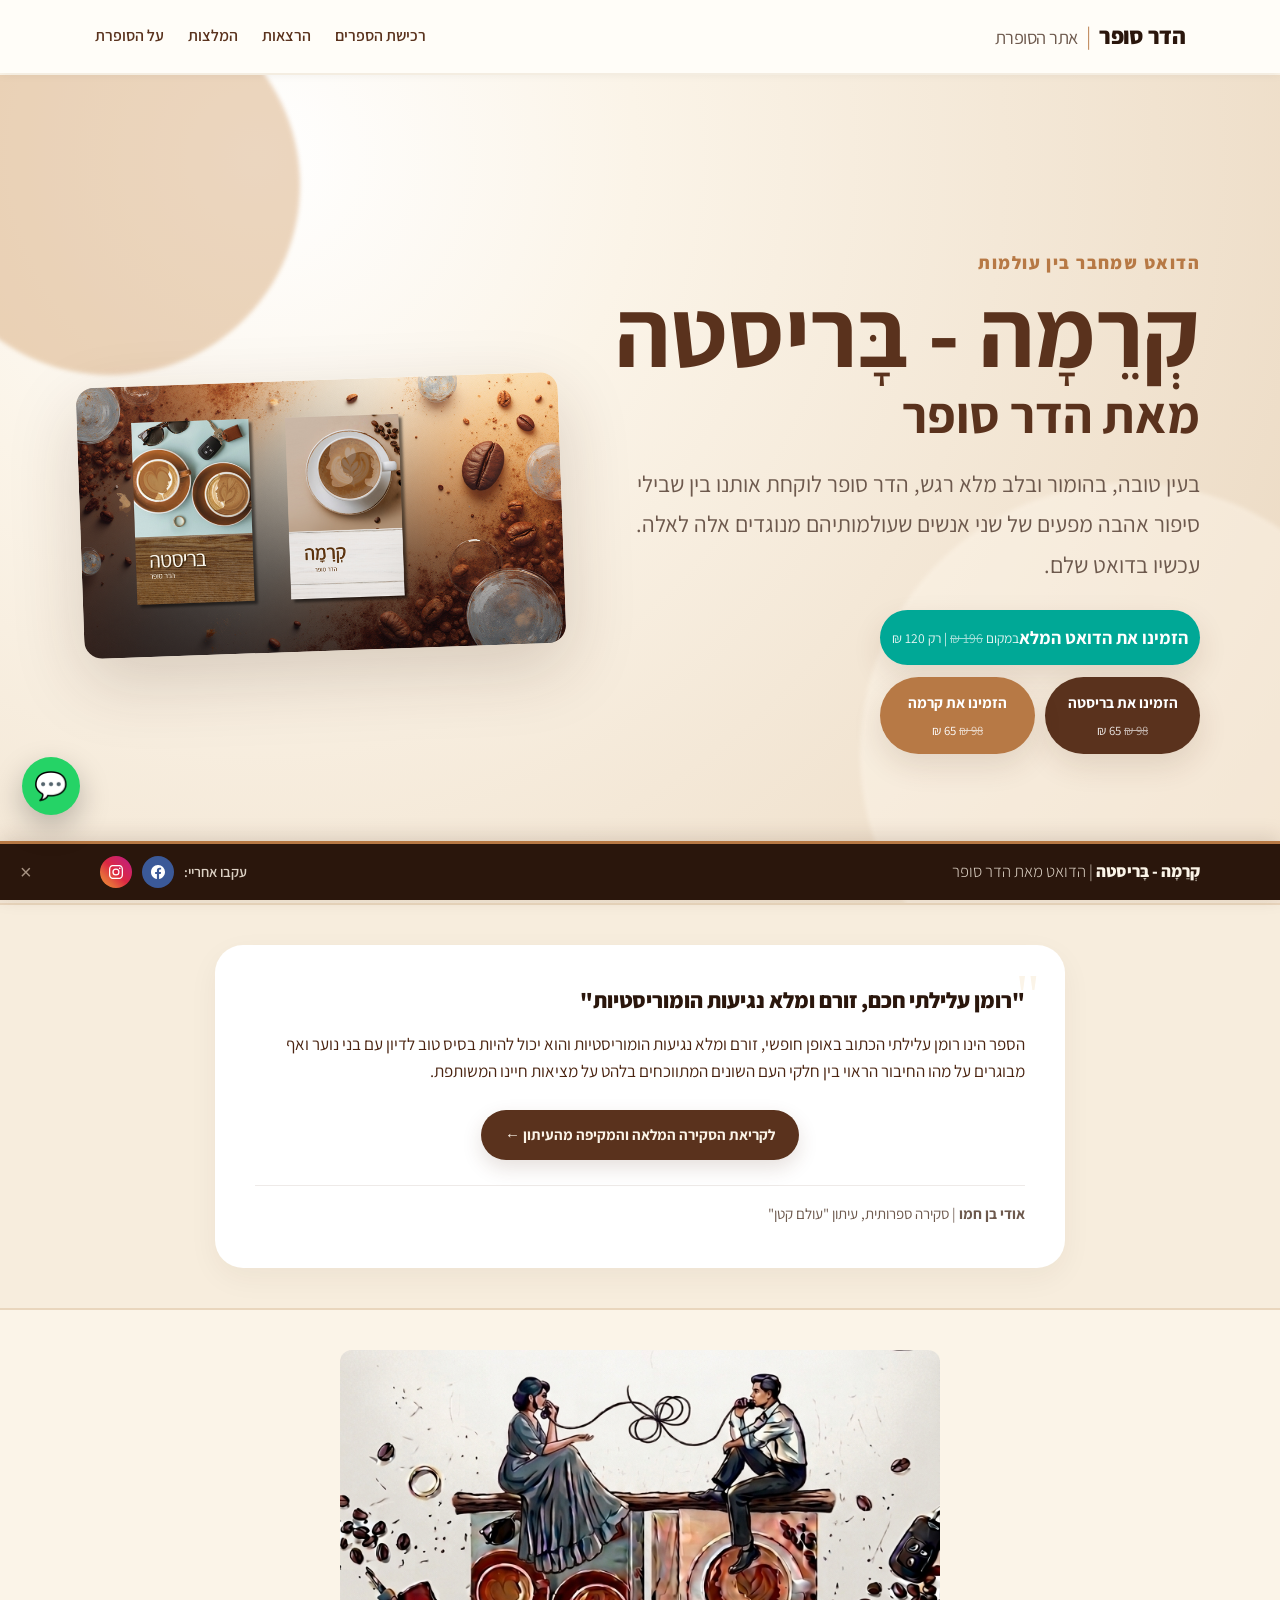
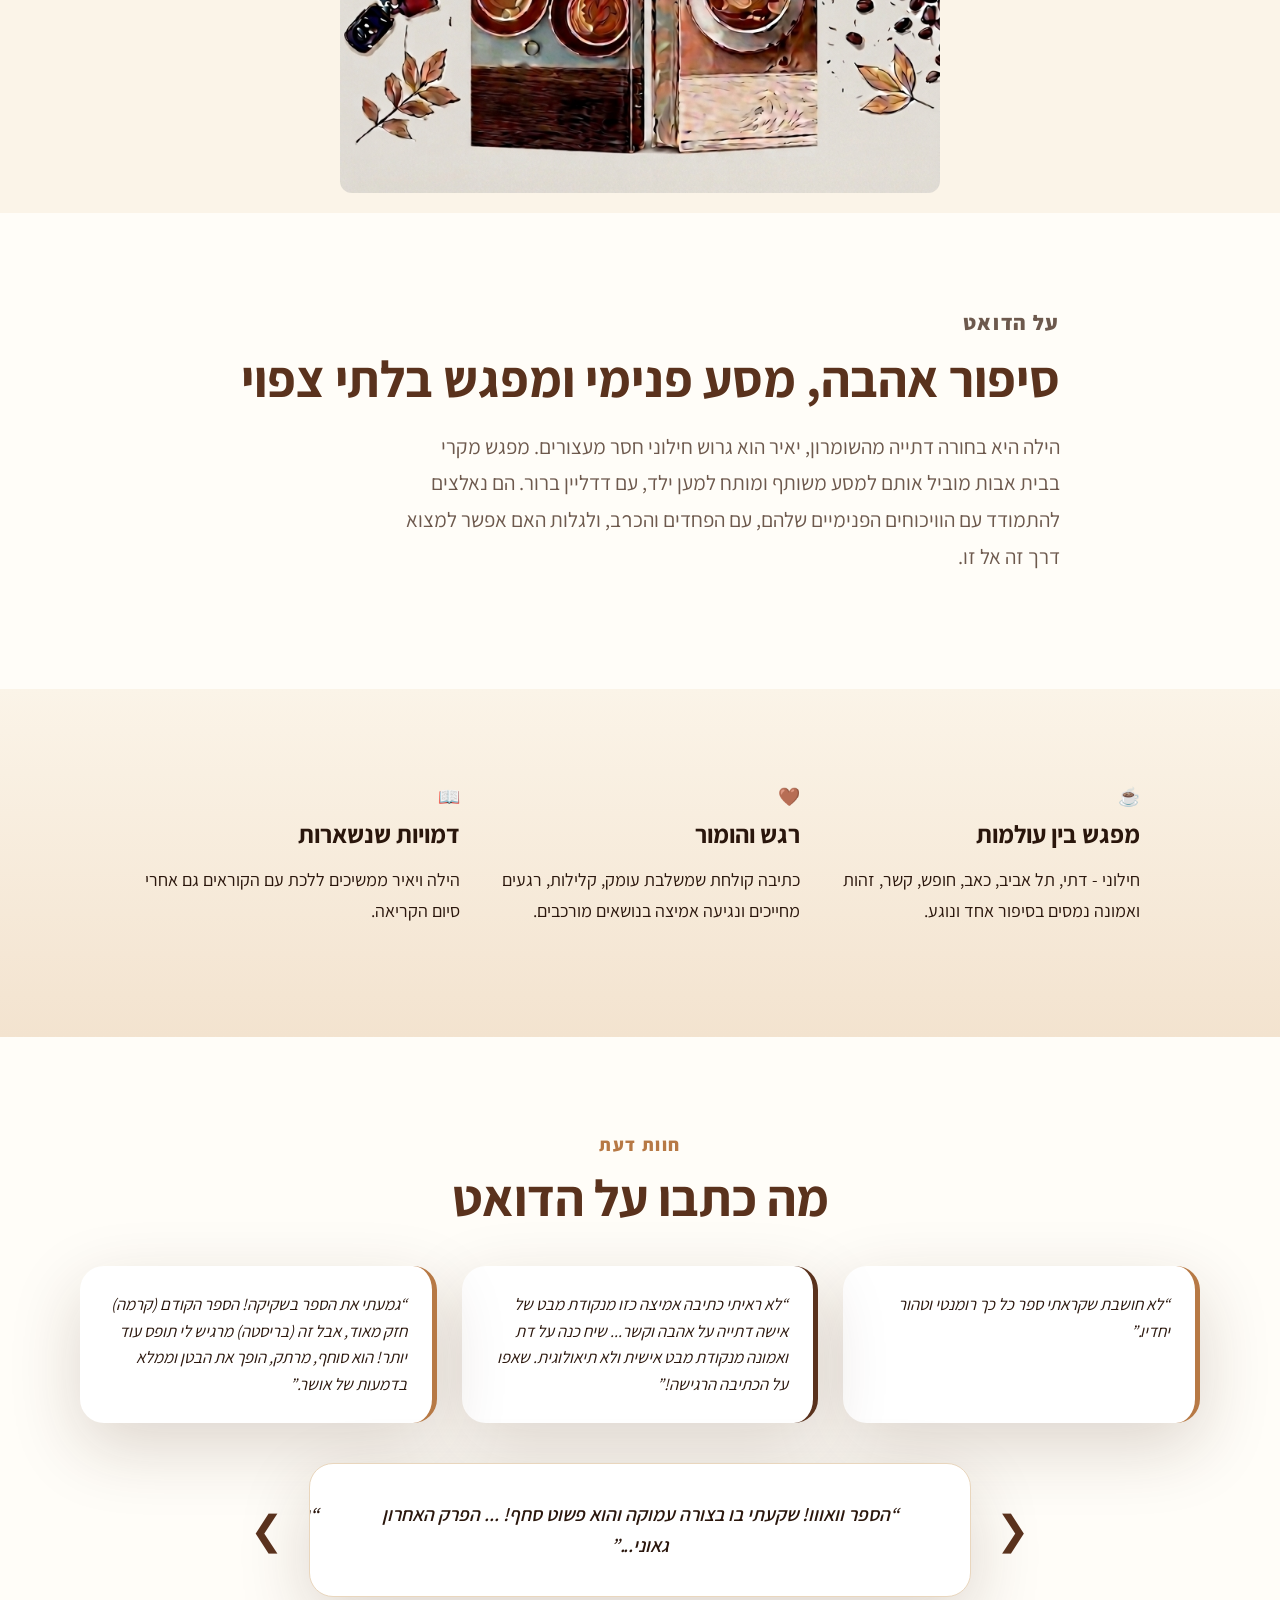
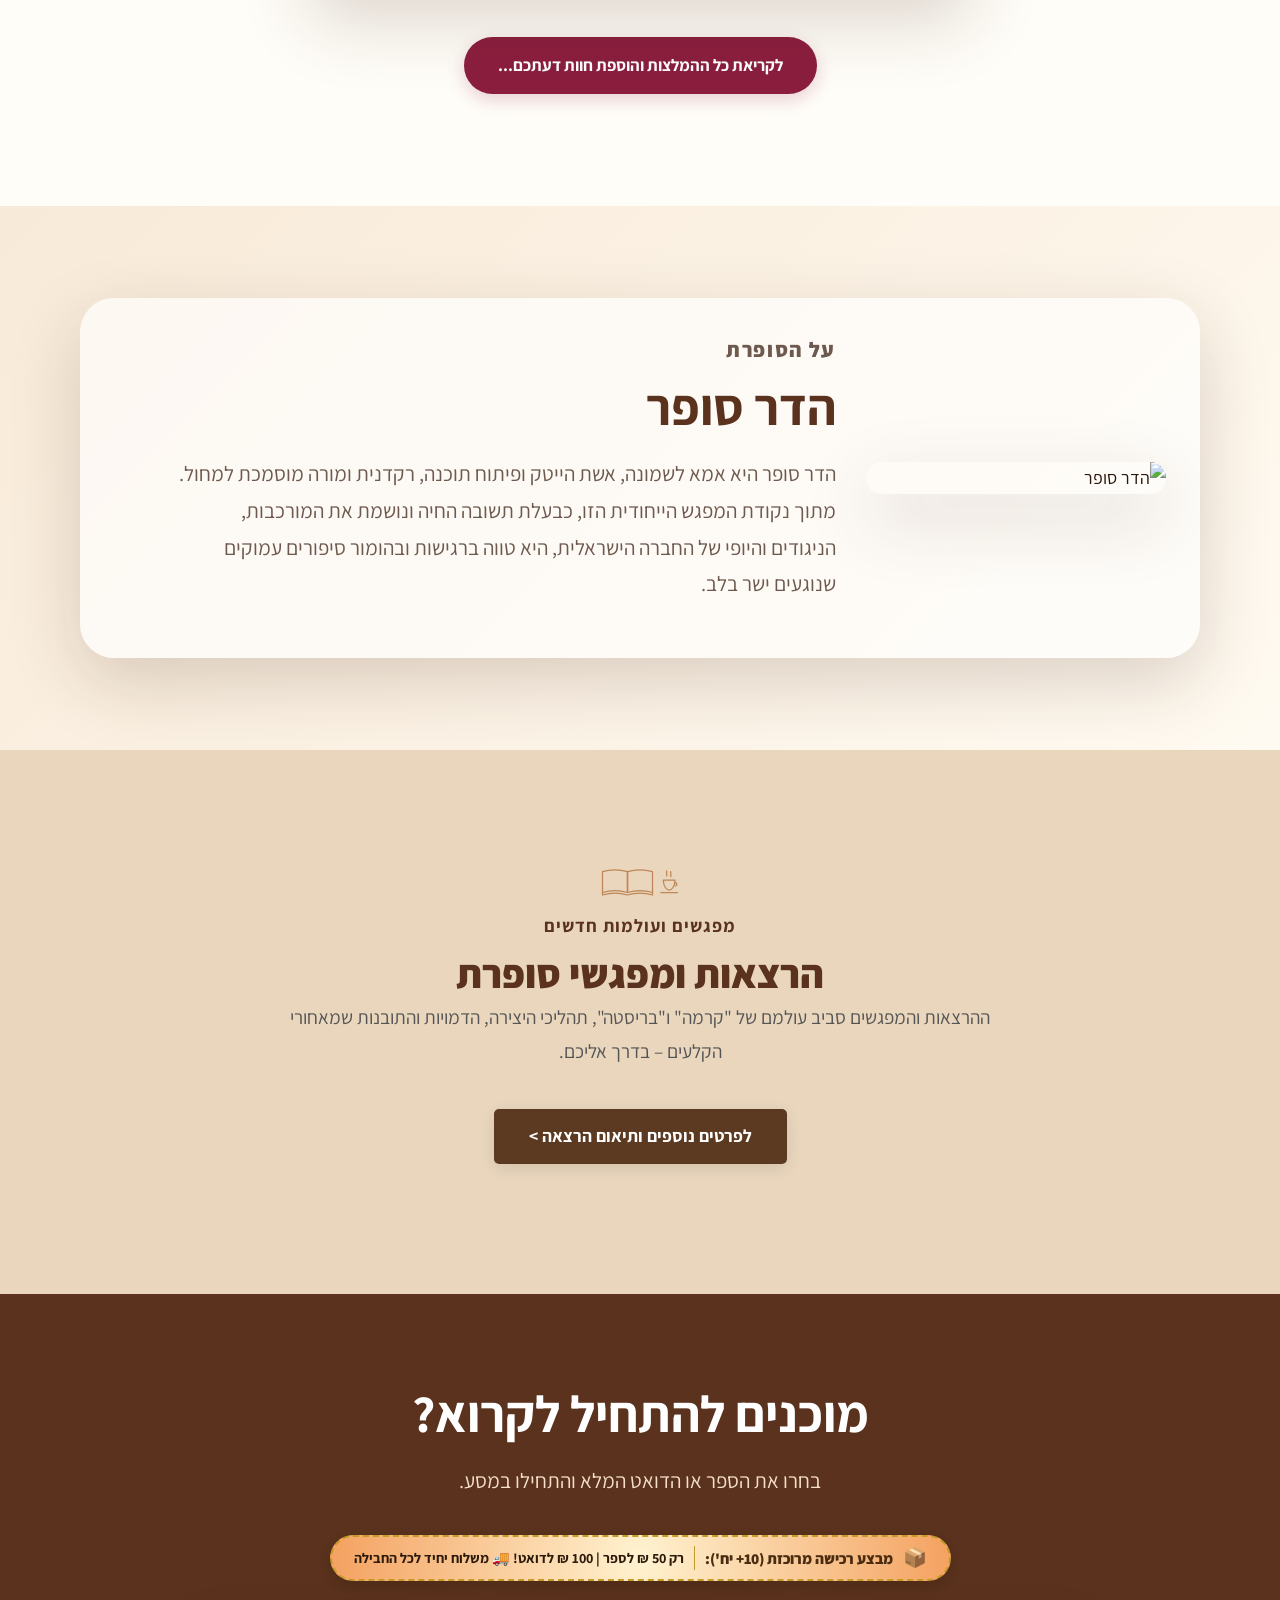
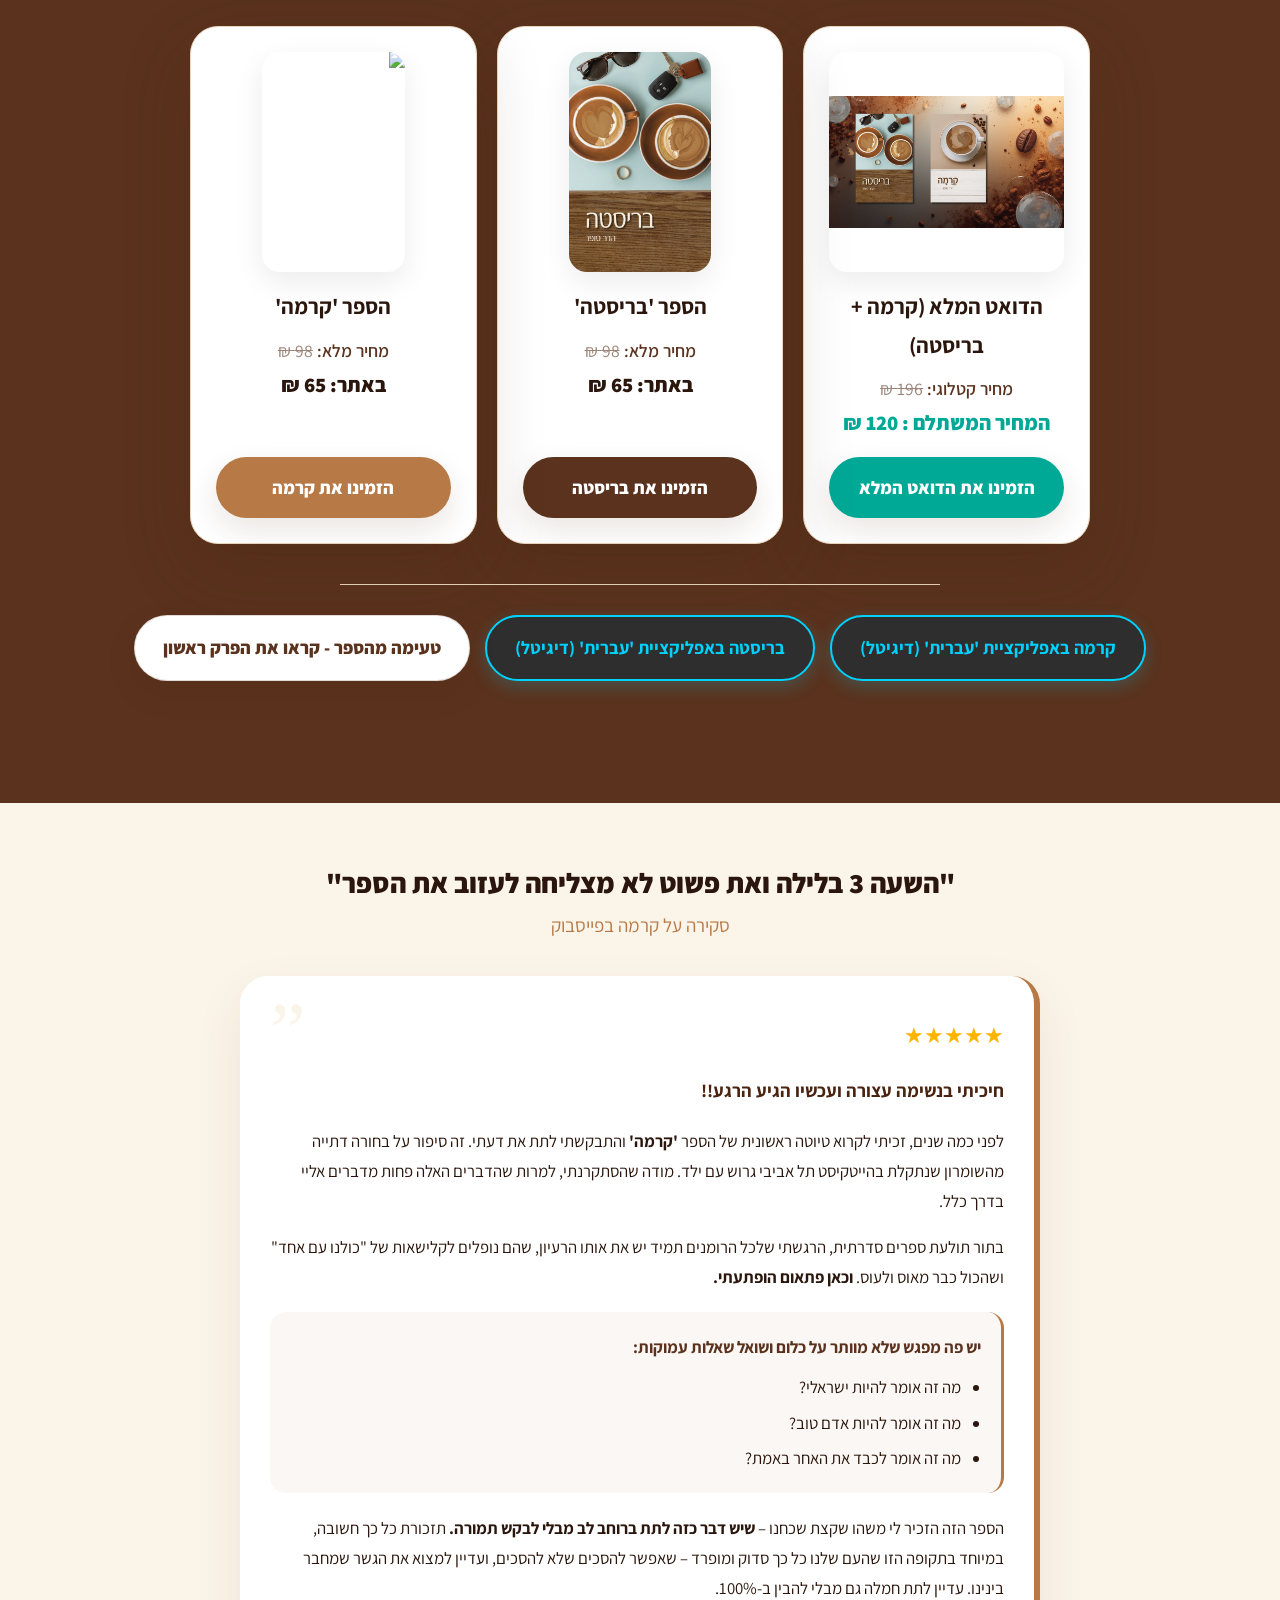
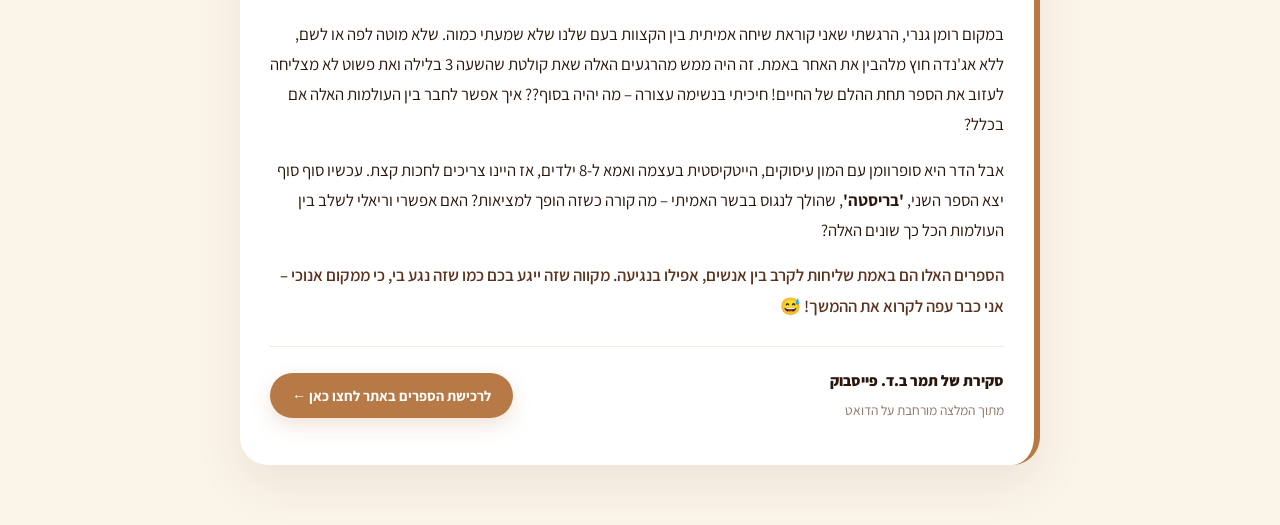
==== index.html @ cfd64cce "Update index.html" ====
<!DOCTYPE html>
<html lang="he" dir="rtl">
<head>
  <meta charset="UTF-8" />
  <meta name="viewport" content="width=device-width, initial-scale=1.0" />

<link rel="icon" type="image/png" href="https://hadarsofer.co.il/images/favicon-coffee.png?v=600">

  <meta property="og:title" content="קרמה - בריסטה | הדואט מאת הדר סופר" />
  <meta property="og:description" content="דואט רומנטי מפתיע, מלא חוכמה, רגש והומור, שמחבר בין עולמות שונים." />

  <meta property="og:image" content="https://hadarsofer.github.io/books/images/imag_socail.png" />

  <meta property="og:url" content="https://hadarsofer.github.io/books/" />
  <meta property="og:type" content="website" />

  <link rel="preconnect" href="https://fonts.googleapis.com">
  <link rel="preconnect" href="https://fonts.gstatic.com" crossorigin>
  <link href="https://fonts.googleapis.com/css2?family=Assistant:wght@300;400;600;700;800&display=swap" rel="stylesheet">

  <link rel="stylesheet" href="https://hadarsofer.github.io/books/css/style.css?v=1.5" />
</head>

<!-- 1. סרגל הניווט העליון (המקובע) -->
<nav class="main-nav">
    <div class="nav-container">
      <a href="index.html" class="site-logo-brand">
        הדר סופר <span class="logo-sep">|</span> <span class="logo-sub">אתר הסופרת</span>
      </a>
      <div class="nav-links">
        <a href="#buy" class="nav-link">רכישת הספרים</a>
        <a href="#lectures" class="nav-link">הרצאות</a>
        <a href="#reviews" class="nav-link">המלצות</a>
        <a href="#author" class="nav-link">על הסופרת</a>
      </div>
    </div>
  </nav>
  <header class="hero section">
    <div class="hero-bg"></div>
    <div class="container hero-grid visible" style="opacity: 1; transform: none;">
      <div class="hero-content">
        <p class="eyebrow">הדואט שמחבר בין עולמות</p>
        <h1>קְרֵמָה - בָּריסטה</h1>
        <h2>מאת הדר סופר</h2>
        <p class="lead">בעין טובה, בהומור ובלב מלא רגש, הדר סופר לוקחת אותנו בין שבילי סיפור אהבה מפעים של שני אנשים שעולמותיהם מנוגדים אלה לאלה. עכשיו בדואט שלם.</p>
        
        <div class="hero-actions" style="display: flex; flex-direction: column; gap: 12px; max-width: 320px; margin-top: 25px;">
          <a class="btn primary btn-turquoise" href="https://meshulam.co.il/purchase?b=cf26a15d90583e101c40a8e2467d4413" target="_blank" rel="noopener" style="padding: 12px 10px;">
            <span style="display: block; font-weight: 700;">הזמינו את הדואט המלא</span>
            <span style="font-size:0.85rem; display:block; opacity:0.9; font-weight: 400; margin-top: 2px;">
              במקום <span style="text-decoration: line-through; opacity: 0.7;">196 ₪</span> | רק 120 ₪
            </span>
          </a>
          <div style="display: flex; gap: 10px; width: 100%;">
            <a class="btn primary" style="flex: 1; padding: 12px 5px; font-size: 0.95rem; display: flex; flex-direction: column; align-items: center; justify-content: center;" href="https://meshulam.co.il/purchase?b=3960c1d9ae10f39e191948188ecd9db6" target="_blank" rel="noopener">
              <span style="font-weight: 700; white-space: nowrap;">הזמינו את בריסטה</span>
              <span style="font-size:0.8rem; display:block; opacity:0.9; font-weight: 400; margin-top: 4px; white-space: nowrap;">
                <span style="text-decoration: line-through; opacity: 0.7;">98 ₪</span> 65 ₪
              </span>
            </a>
            <a class="btn primary light" style="flex: 1; padding: 12px 5px; font-size: 0.95rem; display: flex; flex-direction: column; align-items: center; justify-content: center;" href="https://meshulam.co.il/purchase?b=f9c1762773a8a9f286a3632289c96ef9" target="_blank" rel="noopener">
              <span style="font-weight: 700; white-space: nowrap;">הזמינו את קרמה</span>
              <span style="font-size:0.8rem; display:block; font-weight: 400; margin-top: 4px; white-space: nowrap;">
                <span style="text-decoration: line-through; opacity: 0.7;">98 ₪</span> 65 ₪
              </span>
            </a>
          </div>
        </div>
        
      </div>
      <div class="cover-wrap">
        <img src="images/book-cover.png" alt="כריכת הדואט קרמה ובריסטה מאת הדר סופר" class="book-cover" />
      </div>
    </div>
<!-- מדליית הנחה עגולה ומדויקת לט"ו באב (מוערת - לא תוצג בדף)
<div style="
  width: 270px;
  height: 270px;
  background: radial-gradient(circle, #fff3d1 0%, #f4a261 100%);
  border: 5px dashed #c59b27;
  border-radius: 50%;
  margin: 30px auto;
  padding: 20px;
  display: flex;
  flex-direction: column;
  align-items: center;
  justify-content: center;
  text-align: center;
  box-shadow: 0 10px 25px rgba(197, 155, 39, 0.35);
  position: relative;
">

  /* אייקון מתנה */
  <span style="font-size: 1.6rem; line-height: 1; margin-bottom: 6px;">🎁</span>

  /* שורה 1: הכותרת מחולקת לשתי שורות נקיות בלי האימוג'י הצהוב */
  <div style="
    font-size: 1.25rem;
    font-weight: 900;
    color: #4a2c11;
    line-height: 1.25;
    margin-bottom: 8px;
    text-shadow: 1px 1px 0px #fff;
  ">
    הטבת ט"ו באב –<br>
    <span style="font-size: 1.15rem;">חג של חיבורים!</span>
  </div>

  /* שורה 2: תיאור ההנחה */
  <div style="font-size: 0.95rem; font-weight: 700; color: #2d1a0a; margin-bottom: 4px;">
    נהנים מהנחה נוספת עד ל-ט"ו באב
  </div>

  /* שורה 3: הערת תשלום */
  <div style="font-size: 0.75rem; color: #555; margin-bottom: 12px; font-weight: 600;">
    *תתעדכן אוטומטית בדף התשלום
  </div>

  /* כפתור הנעה לפעולה */
  <a href="checkout.html" style="
    background: #e63946;
    color: #fff;
    padding: 7px 18px;
    border-radius: 20px;
    font-size: 0.88rem;
    font-weight: bold;
    text-decoration: none;
    box-shadow: 0 3px 8px rgba(230, 57, 70, 0.4);
    transition: transform 0.2s;
  ">
    לרכישה בהנחה &gt;
  </a>
</div>
-->
  </header>

  <main>
    <section class="section review-highlight" style="padding: 40px 0; background-color: rgba(233, 214, 189, 0.25); border-top: 2px solid var(--latte); border-bottom: 2px solid var(--latte);">
      <div class="testimonial-card" style="background: #ffffff; border-radius: 28px; padding: 40px; box-shadow: 0 10px 30px rgba(65, 35, 17, 0.05); max-width: 850px; margin: 0 auto; position: relative; direction: rtl; text-align: right;">
        
        <!-- מרכאות עיצוביות בצד -->
        <span style="position: absolute; top: 20px; right: 25px; font-size: 60px; color: #fbf4e8; font-family: Georgia, serif; line-height: 1; user-select: none;">"</span>
        
        <!-- כותרת הציטוט -->
        <h3 style="font-size: 22px; font-weight: 800; color: #2a160c; margin: 0 0 15px 0; line-height: 1.4;">
          "רומן עלילתי חכם, זורם ומלא נגיעות הומוריסטיות"
        </h3>
        
        <!-- תוכן הציטוט המעודכן -->
        <p style="font-size: 17px; color: #4a2411; line-height: 1.6; margin: 0 0 25px 0;">
          הספר הינו רומן עלילתי הכתוב באופן חופשי, זורם ומלא נגיעות הומוריסטיות והוא יכול להיות בסיס טוב לדיון עם בני נוער ואף מבוגרים על מהו החיבור הראוי בין חלקי העם השונים המתווכחים בלהט על מציאות חיינו המשותפת.
        </p>
        
        <!-- כפתור לסקירה המלאה -->
        <div style="text-align: center; margin-bottom: 25px;">
          <a href="review-udi.html" style="display: inline-flex; align-items: center; justify-content: center; text-align: center; background: #5a321d; color: #fbf4e8; padding: 12px 24px; border-radius: 999px; text-decoration: none; font-weight: 700; font-size: 15px; box-shadow: 0 8px 20px rgba(90,50,29,0.15); transition: 0.2s;">
            לקריאת הסקירה המלאה והמקיפה מהעיתון ←
          </a>
        </div>
        
        <hr style="border: 0; border-top: 1px solid rgba(90, 50, 29, 0.1); margin: 0 0 15px 0;" />
        
        <!-- קרדיט -->
        <div style="font-size: 15px; color: #6d594d;">
          <strong>אודי בן חמו</strong> | סקירה ספרותית, עיתון "עולם קטן"
        </div>
        
      </div>
    </section>

    <!-- תמונת איור הספר שהוחזרה למקומה -->
    <div class="illustration-container" style="width: 100%; max-width: 600px; height: auto; margin: 40px auto 20px; border-radius: 12px; display: flex; align-items: center; justify-content: center;">
      <img src="images/book-illustration.png" alt="איור דואט קרמה ובריסטה" style="width: 100%; height: auto; object-fit: contain; border-radius: 12px;">
    </div>

    <section class="section intro">
      <div class="container narrow visible" style="opacity: 1; transform: none;">
        <p class="eyebrow">על הדואט</p>
        <h2>סיפור אהבה, מסע פנימי ומפגש בלתי צפוי</h2>
        <p class="lead">הילה היא בחורה דתייה מהשומרון, יאיר הוא גרוש חילוני חסר מעצורים. מפגש מקרי בבית אבות מוביל אותם למסע משותף ומותח למען ילד, עם דדליין ברור. הם נאלצים להתמודד עם הוויכוחים הפנימיים שלהם, עם הפחדים והכาב, ולגלות האם אפשר למצוא דרך זה אל זו.</p>
      </div>
    </section>

    <!-- תיקון הרובריקות: הוספת יישור מרכזי מלא למצב תצוגת מחשב -->
    <section class="section features" style="display: flex; justify-content: center; width: 100%;">
      <div class="container" style="display: flex; flex-wrap: wrap; justify-content: center; gap: 20px; width: 100%; max-width: 1200px; margin: 0 auto;">
        
        <!-- כרטיסייה 1 -->
        <div class="feature-card" style="flex: 1; min-width: 250px; max-width: 320px;">
          <div class="icon">☕</div>
          <h3>מפגש בין עולמות</h3>
          <p>חילוני - דתי, תל אביב, כאב, חופש, קשר, זהות ואמונה נמסים בסיפור אחד ונוגע.</p>
        </div>

        <!-- כרטיסייה 2 -->
        <div class="feature-card" style="flex: 1; min-width: 250px; max-width: 320px;">
          <div class="icon">🤎</div>
          <h3>רגש והומור</h3>
          <p>כתיבה קולחת שמשלבת עומק, קלילות, רגעים מחייכים ונגיעה אמיצה בנושאים מורכבים.</p>
        </div>

        <!-- כרטיסייה 3 -->
        <div class="feature-card" style="flex: 1; min-width: 250px; max-width: 320px;">
          <div class="icon">📖</div>
          <h3>דמויות שנשארות</h3>
          <p>הילה ויאיר ממשיכים ללכת עם הקוראים גם אחרי סיום הקריאה.</p>
        </div>

      </div>
    </section> <!-- <--- כאן הייתה חסרה תגית הסגירה ששברה את הקרוסלה! --->

 <section class="section reviews" id="reviews">
      <style>
        /* --- עיצוב קרוסלה בסיסי ומותאם לדסקטופ --- */
        .carousel-wrapper {
          display: flex;
          align-items: center;
          justify-content: center;
          max-width: 800px;
          margin: 30px auto 0 auto;
          gap: 15px;
        }
        .carousel-container {
          flex: 1;
          overflow: hidden; /* חותך בצורה נקייה את השקופיות האחרות שלא יציצו */
          position: relative;
          background: #ffffff;
          border-radius: 24px;
          box-shadow: var(--shadow);
          padding: 35px;
          text-align: center;
          border: 1px solid var(--latte, #e9d6bd);
        }
        .carousel-track {
          display: flex;
          width: 500%;
          transition: transform 0.4s ease-in-out;
        }
        .carousel-slide {
          width: 20%;
          flex-shrink: 0;
          padding: 0 15px;
          box-sizing: border-box;
        }
        .carousel-arrow {
          font-size: 2.5rem;
          color: var(--coffee);
          background: none;
          border: none;
          cursor: pointer;
          padding: 0 10px;
          user-select: none;
          transition: transform 0.2s, color 0.2s;
          z-index: 10;
        }
        .carousel-arrow:hover {
          transform: scale(1.2);
          color: var(--caramel);
        }

        /* --- התאמה קריטית למובייל ומסכים קטנים --- */
        @media (max-width: 768px) {
          .carousel-wrapper {
            position: relative;
            gap: 0;
            max-width: 100%;
          }
          .carousel-container {
            padding: 30px 20px !important;
            width: 100% !important;
            margin: 10px 0 !important;
          }
          .carousel-track {
            width: 500% !important; 
          }
          .carousel-slide {
            width: 20% !important;
            padding: 0 10px !important;
          }
          .carousel-arrow {
            position: absolute;
            top: 50%;
            transform: translateY(-50%);
            background: rgba(255, 255, 255, 0.9) !important;
            border-radius: 50%;
            width: 38px;
            height: 38px;
            font-size: 1.3rem !important;
            display: inline-flex !important;
            align-items: center;
            justify-content: center;
            box-shadow: 0 4px 12px rgba(65,35,17,0.15);
            padding: 0 !important;
            border: 1px solid rgba(90,50,29,0.1);
          }
          /* תיקון הסלקטורים למניעת כפל והערמות החצים */
          .carousel-arrow.prev-btn {
            right: 5px;
            left: auto;
          }
          .carousel-arrow.next-btn {
            left: 5px;
            right: auto;
          }
        }
      </style>

      <div class="container visible" style="opacity: 1; transform: none;">
        <p class="eyebrow" style="text-align: center;">חוות דעת</p>
        <h2 style="text-align: center; margin-bottom: 40px;">מה כתבו על הדואט</h2>
        
        <!-- גריד המלצות קבועות -->
        <div class="quote-grid" style="display: grid; grid-template-columns: repeat(auto-fit, minmax(280px, 1fr)); gap: 25px; margin-bottom: 40px;">
          <div class="quote-card" style="background: #ffffff; padding: 25px; border-radius: 24px; box-shadow: var(--shadow); border-right: 5px solid var(--caramel);">
            <p style="font-style: italic; line-height: 1.6; font-size: 1.05rem; margin: 0;">“לא חושבת שקראתי ספר כל כך רומנטי וטהור יחדיו.”</p>
          </div>
          <div class="quote-card" style="background: #ffffff; padding: 25px; border-radius: 24px; box-shadow: var(--shadow); border-right: 5px solid var(--coffee);">
            <p style="font-style: italic; line-height: 1.6; font-size: 1.05rem; margin: 0;">“לא ראיתי כתיבה אמיצה כזו מנקודת מבט של אישה דתייה על אהבה וקשר... שיח כנה על דת ואמונה מנקודת מבט אישית ולא תיאולוגית. שאפו על הכתיבה הרגישה!”</p>
          </div>
          <div class="quote-card" style="background: #ffffff; padding: 25px; border-radius: 24px; box-shadow: var(--shadow); border-right: 5px solid var(--caramel);">
            <p style="font-style: italic; line-height: 1.6; font-size: 1.05rem; margin: 0;">“גמעתי את הספר בשקיקה! הספר הקודם (קרמה) חזק מאוד, אבל זה (בריסטה) מרגיש לי תופס עוד יותר! הוא סוחף, מרתק, הופך את הבטן וממלא בדמעות של אושר.”</p>
          </div>
        </div>

        <!-- קרוסלת המלצות משודרגת עם המחלקות החדשות לחצים -->
        <div class="carousel-wrapper">
          <button class="carousel-arrow prev-btn" onclick="moveCarousel(-1)">&#10094;</button>
          
          <div class="carousel-container">
            <div class="carousel-track" id="carouselTrack">
              <div class="carousel-slide">
                <p style="font-style: italic; font-size: 1.2rem; line-height: 1.6; color: var(--espresso); font-weight: 600; margin: 0;">“הספר וואווו! שקעתי בו בצורה עמוקה והוא פשוט סחף! ... הפרק האחרון גאוני...”</p>
              </div>
              <div class="carousel-slide">
                <p style="font-style: italic; font-size: 1.2rem; line-height: 1.6; color: var(--espresso); font-weight: 600; margin: 0;">“וואי הדר את כשרון באמת אין לי מה להגיד... אי אפשר היה לעזוב את הספר לשנייה אחת.. קיבלתי ממנו מסר כ"כ חזק.”</p>
              </div>
              <div class="carousel-slide">
                <p style="font-style: italic; font-size: 1.2rem; line-height: 1.6; color: var(--espresso); font-weight: 600; margin: 0;">“הכתיבה שלך כל כך אמיתית ופוגשת את הלב במקומות הכי רגישים. מחכה כבר לספר הבא שלך!”</p>
              </div>
              <div class="carousel-slide">
                <p style="font-style: italic; font-size: 1.2rem; line-height: 1.6; color: var(--espresso); font-weight: 600; margin: 0;">“דמויות עגולות ומרתקות. מצאתי את עצמי חושבת על הילה ויאיר גם ימים אחרי שסיימתי לקרוא.”</p>
              </div>
              <div class="carousel-slide">
                <p style="font-style: italic; font-size: 1.2rem; line-height: 1.6; color: var(--espresso); font-weight: 600; margin: 0;">“שילוב נדיר של עומק רגשי, מורכבות חברתית והומור שנון. מומלץ בחום לכל מי שאוהב ספרות מקור איכותית.”</p>
              </div>
            </div>
          </div>
          
          <button class="carousel-arrow next-btn" onclick="moveCarousel(1)">&#10095;</button>
        </div>
      </div>

<!-- כפתור מעבר לעמוד כל ההמלצות -->
      <div style="text-align: center; margin: 40px 0 20px;">
        <a href="reviews.html" 
           class="burgundy-review-btn"
           style="display: inline-block; background-color: #8B1E3F; color: #ffffff; padding: 14px 34px; font-weight: 700; font-size: 1.05rem; border-radius: 999px; text-decoration: none; border: none; box-shadow: 0 6px 18px rgba(139, 30, 63, 0.2); transition: all 0.25s ease; cursor: pointer;">
         לקריאת כל ההמלצות והוספת חוות דעתכם...
        </a>
      </div>

      <!-- קוד ה-CSS הקטן שדואג לאפקט הריחוף (אפשר לשים אותו ב-style של הדף או בקובץ ה-CSS) -->
      <style>
        .burgundy-review-btn:hover {
          background-color: #A3284E !important; /* בורדו בהיר ומזמין יותר בריחוף */
          transform: translateY(-3px); /* קפיצה קלה למעלה */
          box-shadow: 0 10px 22px rgba(139, 30, 63, 0.35) !important; /* הצל מעמיק */
        }
      </style>
    </section>
    
    <section class="section author" id="author">
      <div class="container author-card visible" style="display: flex; flex-wrap: wrap; gap: 30px; align-items: center; opacity: 1; transform: none;">
        <img src="images/img_hadar.png" alt="הדר סופר" style="max-width: 300px; width: 100%; height: auto; border-radius: 28px; box-shadow: var(--shadow);">
        <div style="flex: 1; min-width: 280px;">
          <p class="eyebrow">על הסופרת</p>
          <h2>הדר סופר</h2>
          <p class="lead" style="font-size: 21px;">הדר סופר היא אמא לשמונה, אשת הייטק ופיתוח תוכנה, רקדנית ומורה מוסמכת למחול. מתוך נקודת המפגש הייחודית הזו, כבעלת תשובה החיה ונושמת את המורכבות, הניגודים והיופי של החברה הישראלית, היא טווה ברגישות ובהומור סיפורים עמוקים שנוגעים ישר בלב.</p>
        </div>
      </div>
    </section>


<!-- קטע הרצאה בדף הראשי עם איור ספל קפה וספר -->
<section id="lectures" class="section lectures-preview" style="background: var(--latte, #fdfbf7); padding: 80px 20px; text-align: center; position: relative;">


    <!-- איור קו יחיד מעודן: ספר פתוח וספל קפה -->
    <div class="line-art-container" style="margin-top: 20px; opacity: 0.85; display: flex; justify-content: center; align-items: center;">
      <svg width="100" height="60" viewBox="0 0 120 60" fill="none" xmlns="http://www.w3.org/2000/svg" style="stroke: var(--caramel, #c59b27); stroke-width: 1.5; stroke-linecap: round; stroke-linejoin: round;">
        <!-- איור ספר פתוח (צד שמאל ומרכז) -->
        <!-- דף שמאל -->
        <path d="M 45,45 C 35,42 25,42 15,45 L 15,20 C 25,17 35,17 45,20 Z" />
        <!-- דף ימין -->
        <path d="M 45,45 C 55,42 65,42 75,45 L 75,20 C 65,17 55,17 45,20 Z" />
        <!-- קו אמצע הספר (הדפים הנוספים מלמטה) -->
        <path d="M 15,45 L 15,48 C 25,45 35,45 45,48 C 55,45 65,45 75,48 L 75,45" />
        <path d="M 45,20 L 45,45" />

        <!-- איור ספל קפה (צד ימין) -->
        <!-- גוף הספל -->
        <path d="M 88,30 L 102,30 C 102,38 98,42 95,42 C 92,42 88,38 88,30 Z" />
        <!-- ידית הספל -->
        <path d="M 102,33 C 105,33 105,37 102,37" />
        <!-- תחתית הספל (תחתית קטנה) -->
        <path d="M 85,45 L 105,45" />
        <!-- אדי חום עולים מהקפה -->
        <path d="M 92,25 C 93,22 91,22 92,19" />
        <path d="M 97,26 C 98,23 96,23 97,20" />
      </svg>
    </div>
  </div>

    <div class="container" style="max-width: 800px; margin: 0 auto;">
    <p class="eyebrow" style="color: var(--coffee, #6f4e37); font-weight: bold; text-transform: uppercase; letter-spacing: 1px; margin-bottom: 10px;">מפגשים ועולמות חדשים</p>
    <h2 style="font-size: 2.5rem; margin-bottom: 5px; color: var(--coffee, #4a2c11); font-weight: 800;">הרצאות ומפגשי סופרת</h2>
    
    <p class="lead" style="font-size: 1.2rem; line-height: 1.8; margin-bottom: 40px; color: #555; max-width: 700px; margin-left: auto; margin-right: auto;">
      ההרצאות והמפגשים סביב עולמם של "קרמה" ו"בריסטה", תהליכי היצירה, הדמויות והתובנות שמאחורי הקלעים – בדרך אליכם.
    </p>
    
    <div style="margin-bottom: 50px;">
      <a href="lectures.html" class="btn" style="display: inline-block; background: #5c3a21; color: #fff; padding: 12px 35px; border-radius: 5px; text-decoration: none; font-weight: bold; font-size: 1.1rem; box-shadow: 0 4px 15px rgba(0,0,0,0.1); transition: background 0.3s;">
        לפרטים נוספים ותיאום הרצאה &gt;
      </a>
    </div>
</section>

    
    <section class="section cta" id="buy">
      <div class="container visible" style="text-align: center; opacity: 1; transform: none;">
        <h2>מוכנים להתחיל לקרוא?</h2>
        <p style="margin-bottom: 20px; color: #f4dfca; font-size: 21px;">בחרו את הספר או הדואט המלא והתחילו במסע.</p>
        <!-- אזור כותרת דף הרכישה עם תגית הטבת ט"ו באב קומפקטית -->
<div style="text-align: center; margin-bottom: 30px; display: flex; flex-direction: column; align-items: center; gap: 12px;">
  

  <!-- תגית הטבה קטנה, מעוגלת ומובלטת לצד/מתחת לכותרת 
  <div style="
    background: radial-gradient(circle, #fff3d1 0%, #f4a261 100%);
    border: 2px dashed #c59b27;
    border-radius: 50px;
    padding: 6px 18px;
    display: inline-flex;
    align-items: center;
    gap: 8px;
    box-shadow: 0 4px 12px rgba(0,0,0,0.2);
  ">
    <span style="font-size: 1.1rem; line-height: 1;">🎁</span>
    <span style="font-size: 0.9rem; font-weight: 800; color: #4a2c11;">
      הטבת ט"ו באב – חג של חיבורים!
    </span>
    <span style="font-size: 0.85rem; font-weight: 600; color: #2d1a0a; border-right: 1px solid #c59b27; padding-right: 8px;">
      נהנים מהנחה נוספת (המחיר המעודכן יופיע בטופס התשלום)
    </span>
  </div>-->
<div style="
  background: radial-gradient(circle, #fff3d1 0%, #f4a261 100%);
  border: 2px dashed #c59b27;
  border-radius: 50px;
  padding: 8px 22px;
  display: inline-flex;
  align-items: center;
  gap: 10px;
  box-shadow: 0 4px 12px rgba(0,0,0,0.15);
  margin: 15px auto;
  flex-wrap: wrap;
  justify-content: center;
">
  <span style="font-size: 1.2rem; line-height: 1;">📦</span>
  
  <span style="font-size: 0.95rem; font-weight: 800; color: #4a2c11;">
    מבצע רכישה מרוכזת (10+ יח'):
  </span>
  
  <span style="font-size: 0.88rem; font-weight: 700; color: #2d1a0a; border-right: 1px solid #c59b27; padding-right: 10px;">
    רק <strong>50 ₪</strong> לספר | <strong>100 ₪</strong> לדואט! 🚚 משלוח יחיד לכל החבילה
  </span>
</div>
</div>
        <div class="purchase-grid" style="display: flex; flex-wrap: wrap; gap: 20px; justify-content: center; max-width: 900px; margin: 30px auto 40px auto;">
          
          <div class="purchase-card" style="background: #ffffff; border: 1px solid var(--latte); border-radius: 28px; padding: 25px; display: flex; flex-direction: column; align-items: center; text-align: center; box-shadow: var(--shadow); flex: 1; min-width: 260px;">
            <img src="images/book-cover.png" alt="דואט קרמה ובריסטה" style="height: 220px; object-fit: contain; margin-bottom: 15px; border-radius: 18px; box-shadow: 0 10px 30px rgba(0,0,0,0.08);" />
            <h4 style="font-size: 22px; font-weight:700; margin-bottom:10px; margin-top:0; color: var(--espresso);">הדואט המלא (קרמה + בריסטה)</h4>
            <p style="font-size: 1.1rem; color: var(--coffee); margin: 0 0 15px 0; font-weight: 600;">
              מחיר קטלוגי: <span style="text-decoration: line-through; opacity: 0.6; font-weight: 400;">196 ₪</span> <br>
              <span style="color: #00a896; font-size: 1.3rem; font-weight: 800;">המחיר המשתלם : 120 ₪</span>
            </p>
            <a class="btn primary btn-turquoise" style="width: 100%; margin-top: auto;" href="https://meshulam.co.il/purchase?b=cf26a15d90583e101c40a8e2467d4413" target="_blank" rel="noopener">
              הזמינו את הדואט המלא
            </a>
          </div>

          <div class="purchase-card" style="background: #ffffff; border: 1px solid var(--latte); border-radius: 28px; padding: 25px; display: flex; flex-direction: column; align-items: center; text-align: center; box-shadow: var(--shadow); flex: 1; min-width: 260px;">
            <img src="images/Cover_Barista.jpeg" alt="כריכת הספר בריסטה" style="height: 220px; object-fit: contain; margin-bottom: 15px; border-radius: 18px; box-shadow: 0 10px 30px rgba(0,0,0,0.08);" />
            <h4 style="font-size: 22px; font-weight:700; margin-bottom:10px; margin-top:0; color: var(--espresso);">הספר 'בריסטה'</h4>
            <p style="font-size: 1.1rem; color: var(--coffee); margin: 0 0 15px 0; font-weight: 600;">
              מחיר מלא: <span style="text-decoration: line-through; opacity: 0.6; font-weight: 400;">98 ₪</span> <br>
              <span style="font-size: 1.3rem; font-weight: 800; color: var(--espresso);">באתר: 65 ₪</span>
            </p>
            <a class="btn primary" style="width: 100%; margin-top: auto;" href="https://meshulam.co.il/purchase?b=3960c1d9ae10f39e191948188ecd9db6" target="_blank" rel="noopener">
              הזמינו את בריסטה
            </a>
          </div>

          <div class="purchase-card" style="background: #ffffff; border: 1px solid var(--latte); border-radius: 28px; padding: 25px; display: flex; flex-direction: column; align-items: center; text-align: center; box-shadow: var(--shadow); flex: 1; min-width: 260px;">
            <img src="images/Cover_Crema.jpg" alt="כריכת הספר קרמה" style="height: 220px; object-fit: contain; margin-bottom: 15px; border-radius: 18px; box-shadow: 0 10px 30px rgba(0,0,0,0.08);" />
            <h4 style="font-size: 22px; font-weight:700; margin-bottom:10px; margin-top:0; color: var(--espresso);">הספר 'קרמה'</h4>
            <p style="font-size: 1.1rem; color: var(--coffee); margin: 0 0 15px 0; font-weight: 600;">
              מחיר מלא: <span style="text-decoration: line-through; opacity: 0.6; font-weight: 400;">98 ₪</span> <br>
              <span style="font-size: 1.3rem; font-weight: 800; color: var(--espresso);">באתר: 65 ₪</span>
            </p>
            <a class="btn primary light" style="width: 100%; margin-top: auto; color: white;" href="https://meshulam.co.il/purchase?b=f9c1762773a8a9f286a3632289c96ef9" target="_blank" rel="noopener">
              הזמינו את קרמה
            </a>
          </div>

        </div>

        <hr style="border: 0; border-top: 1px solid var(--latte); max-width: 600px; margin: 40px auto 30px auto;" />

     <div class="cta-actions" style="display: flex; flex-wrap: wrap; gap: 15px; justify-content: center;">

  <a class="btn" style="background: #2e2e2e; color: #00d2ff; border: 2px solid #00d2ff; box-shadow: 0 6px 18px rgba(0,210,255,0.2); font-weight: 700;" href="https://www.e-vrit.co.il/Product/30811/%D7%A7%D7%A8%D7%9E%D7%94" target="_blank" rel="noopener">
    קרמה באפליקציית 'עברית' (דיגיטל)
  </a>

  <a class="btn" style="background: #2e2e2e; color: #00d2ff; border: 2px solid #00d2ff; box-shadow: 0 6px 18px rgba(0,210,255,0.2); font-weight: 700;" href="https://e-vrit.co.il/product/40358/%D7%91%D7%A8%D7%99%D7%A1%D7%98%D7%94?srsltid=AfmBOorSkVc-JhY6GsTiAP-EegQ2dFRskWp7nY-eDsKtQ0DUv8m6zKF1" target="_blank" rel="noopener">
    בריסטה באפליקציית 'עברית' (דיגיטל)
  </a>

  <a class="btn secondary" href="https://drive.google.com/file/d/12tlxNzzeP2KEYTHewlmIl41gtA93Ynm_/view?usp=sharing" target="_blank" rel="noopener">
    טעימה מהספר - קראו את הפרק ראשון
  </a>

</div>
      </div>
    </section>
  </main>

  <!-- אזור סקירת קוראת מורחבת -->
  <section class="extended-review-section" style="background: #fbf4e8; padding: 60px 0; direction: rtl; text-align: right;">
    <div class="container" style="width: min(800px, 92vw); margin: 0 auto;">
      
      <h3 style="text-align: center; color: #2a160c; font-size: clamp(22px, 5vw, 28px); font-weight: 800; margin-bottom: 35px; line-height: 1.4;">
        "השעה 3 בלילה ואת פשוט לא מצליחה לעזוב את הספר" <br>
        <span style="font-size: clamp(16px, 3.5vw, 19px); font-weight: 400; color: #b77945; display: inline-block; margin-top: 5px;">סקירה על קרמה בפייסבוק</span>
      </h3>

      <div style="background: #ffffff; border-radius: 28px; padding: 40px 30px; box-shadow: 0 20px 50px rgba(74, 53, 37, 0.08); border-right: 6px solid #b77945; position: relative;">
        
        <div style="position: absolute; top: 15px; left: 30px; font-size: 80px; color: #fbf4e8; font-family: Georgia, serif; line-height: 1; user-select: none;">”</div>
        
        <div style="color: #ffb400; font-size: 22px; margin-bottom: 20px;">★★★★★</div>

        <div style="color: #2a160c; font-size: 1.05rem; line-height: 1.8; font-family: 'Assistant', sans-serif;">
          
          <p style="margin-top: 0; font-weight: 700; font-size: 1.15rem; color: #4a2411;">
             חיכיתי בנשימה עצורה ועכשיו הגיע הרגע!!
          </p>

          <p style="margin-bottom: 15px;">
            לפני כמה שנים, זכיתי לקרוא טיוטה ראשונית של הספר <strong>'קרמה'</strong> והתבקשתי לתת את דעתי. זה סיפור על בחורה דתייה מהשומרון שנתקלת בהייטקיסט תל אביבי גרוש עם ילד. מודה שהסתקרנתי, למרות שהדברים האלה פחות מדברים אליי בדרך כלל.
          </p>

          <p style="margin-bottom: 20px;">
            בתור תולעת ספרים סדרתית, הרגשתי שלכל הרומנים תמיד יש את אותו הרעיון, שהם נופלים לקלישאות של "כולנו עם אחד" ושהכול כבר מאוס ולעוס. <strong>וכאן פתאום הופתעתי.</strong>
          </p>

          <div style="background: #fbf7f4; padding: 20px; border-radius: 16px; margin: 20px 0; border-right: 3px solid #b77945;">
            <p style="margin: 0 0 10px 0; font-weight: 700; color: #5a321d;">יש פה מפגש שלא מוותר על כלום ושואל שאלות עמוקות:</p>
            <ul style="margin: 0; padding-right: 20px; color: #2a160c;">
              <li style="margin-bottom: 5px;">מה זה אומר להיות ישראלי?</li>
              <li style="margin-bottom: 5px;">מה זה אומר להיות אדם טוב?</li>
              <li style="margin-bottom: 0;">מה זה אומר לכבד את האחר באמת?</li>
            </ul>
          </div>

          <p style="margin-bottom: 15px;">
            הספר הזה הזכיר לי משהו שקצת שכחנו – <strong>שיש דבר כזה לתת ברוחב לב מבלי לבקש תמורה.</strong> תזכורת כל כך חשובה, במיוחד בתקופה הזו שהעם שלנו כל כך סדוק ומופרד – שאפשר להסכים שלא להסכים, ועדיין למצוא את הגשר שמחבר בינינו. עדיין לתת חמלה גם מבלי להבין ב-100%.
          </p>

          <p style="margin-bottom: 15px;">
            במקום רומן גנרי, הרגשתי שאני קוראת שיחה אמיתית בין הקצוות בעם שלנו שלא שמעתי כמוה. שלא מוטה לפה או לשם, ללא אג'נדה חוץ מלהבין את האחר באמת. זה היה ממש מהרגעים האלה שאת קולטת שהשעה 3 בלילה ואת פשוט לא מצליחה לעזוב את הספר תחת ההלם של החיים! חיכיתי בנשימה עצורה – מה יהיה בסוף?? איך אפשר לחבר בין העולמות האלה אם בכלל?
          </p>

          <p style="margin-bottom: 15px;">
            אבל הדר היא סופרוומן עם המון עיסוקים, הייטקיסטית בעצמה ואמא ל-8 ילדים, אז היינו צריכים לחכות קצת. עכשיו סוף סוף יצא הספר השני, <strong>'בריסטה'</strong>, שהולך לנגוס בבשר האמיתי – מה קורה כשזה הופך למציאות? האם אפשרי וריאלי לשלב בין העולמות הכל כך שונים האלה?
          </p>

          <p style="margin-bottom: 0; font-weight: 600; color: #5a321d;">
            הספרים האלו הם באמת שליחות לקרב בין אנשים, אפילו בנגיעה. מקווה שזה ייגע בכם כמו שזה נגע בי, כי ממקום אנוכי – אני כבר עפה לקרוא את ההמשך! 😅
          </p>

        </div>

        <div style="margin-top: 25px; border-top: 1px solid #f2eae1; padding-top: 20px; display: flex; align-items: center; justify-content: space-between; flex-wrap: wrap; gap: 10px;">
          <div>
            <span style="font-weight: 800; color: #2a160c; display: block; font-size: 0.95rem;">סקירת של תמר ב.ד. פייסבוק</span>
            <span style="font-size: 0.85rem; color: #8c7365;">מתוך המלצה מורחבת על הדואט</span>
          </div>
          <a href="checkout.html" style="background: #b77945; color: white; font-weight: 700; text-decoration: none; padding: 10px 22px; border-radius: 999px; font-size: 0.9rem; box-shadow: 0 8px 20px rgba(183,121,69,0.2); transition: 0.2s;">
           לרכישת הספרים באתר לחצו כאן ←
          </a>
        </div>

      </div>
    </div>
  </section>

<!-- פוטר חברתי חכם משולב -->
  <style>
    .sticky-footer {
      position: fixed;
      bottom: 0;
      left: 0;
      right: 0;
      background-color: var(--espresso, #2a160c);
      color: #fbf4e8;
      padding: 12px 20px;
      text-align: center;
      border-top: 3px solid var(--caramel, #b77945);
      z-index: 15;
      direction: rtl;
      box-shadow: 0 -4px 20px rgba(65,35,17,.15);
    }
    .footer-container {
      max-width: 1120px;
      margin: 0 auto;
      display: flex;
      justify-content: space-between;
      align-items: center;
      gap: 15px;
    }
    .footer-title {
      font-size: 1.05rem;
      font-weight: 800;
    }
    .footer-credits {
      font-size: 0.8rem;
      color: #a69282;
      font-weight: 300;
    }
    .footer-social-text {
      font-size: 0.9rem;
      color: #dcd1c4;
      font-weight: 600;
    }
    .social-links-wrap {
      display: flex;
      gap: 10px;
      align-items: center;
      margin-left: 20px;
    }
    .social-icon-btn {
      display: inline-flex;
      align-items: center;
      justify-content: center;
      width: 32px;
      height: 32px;
      color: white;
      border-radius: 50%;
      text-decoration: none;
      transition: transform 0.2s;
    }
    .social-icon-btn:hover {
      transform: scale(1.1);
    }
    .social-icon-btn.facebook {
      background-color: #3b5998;
    }
    .social-icon-btn.instagram {
      background: linear-gradient(45deg, #f09433 0%, #e6683c 25%, #dc2743 50%, #cc2366 75%, #bc1888 100%);
    }
    .whatsapp-float {
      bottom: 85px !important;
      transition: bottom 0.3s ease;
    }
    @media (max-width: 768px) {
      .sticky-footer {
        padding: 8px 15px;
      }
      .footer-container {
        justify-content: space-between;
        gap: 5px;
      }
      .footer-title {
        font-size: 0.95rem;
      }
      .footer-title span, 
      .footer-credits, 
      .footer-social-text {
        display: none !important;
      }
      .whatsapp-float {
        bottom: 70px !important;
        left: 16px !important;
      }
    }
    .footer-closed ~ .whatsapp-float {
      bottom: 22px !important;
    }
    @media (max-width: 520px) {
      .footer-closed ~ .whatsapp-float {
        bottom: 16px !important;
      }
    }
  </style>

  <footer id="site-sticky-footer" class="sticky-footer">
    <button onclick="document.getElementById('site-sticky-footer').style.display='none'; document.getElementById('site-sticky-footer').classList.add('footer-closed');" style="position: absolute; top: 50%; left: 15px; transform: translateY(-50%); background: transparent; border: none; color: #a69282; font-size: 20px; cursor: pointer; padding: 5px; line-height: 1;">×</button>

    <div class="footer-container">
      <div class="footer-title">
        קְרֵמָה - בָּריסטה <span style="font-weight: 300; color: #dcd1c4;">| הדואט מאת הדר סופר</span>
      </div>

      <div class="social-links-wrap">
        <span class="footer-social-text">עקבו אחריי:</span>
        
        <!-- כפתור פייסבוק עם הקישור המעודכן -->
        <a href="https://www.facebook.com/profile.php?id=100087284785824" target="_blank" rel="noopener" aria-label="פייסבוק של הדר סופר" class="social-icon-btn facebook">
          <svg width="14" height="14" fill="currentColor" viewBox="0 0 16 16">
            <path d="M16 8.049c0-4.446-3.582-8.05-8-8.05C3.58 0-.002 3.603-.002 8.05c0 4.017 2.926 7.347 6.75 7.951v-5.625h-2.03V8.05H6.75V6.275c0-2.017 1.195-3.131 3.022-3.131.876 0 1.791.157 1.791.157v1.98h-1.009c-.993 0-1.303.621-1.303 1.258v1.51h2.218l-.354 2.326H9.25V16c3.824-.604 6.75-3.934 6.75-7.951z"/>
          </svg>
        </a>

        <!-- כפתור אינסטגרם עם הקישור המעודכן -->
        <a href="https://www.instagram.com/hadar.sofer/" target="_blank" rel="noopener" aria-label="אינסטגרם של הדר סופר" class="social-icon-btn instagram">
          <svg width="14" height="14" fill="currentColor" viewBox="0 0 16 16">
            <path d="M8 0C5.829 0 5.556.01 4.703.048 3.85.088 3.269.222 2.76.42a3.917 3.917 0 0 0-1.417.923A3.927 3.927 0 0 0 .42 2.76C.222 3.268.087 3.85.048 4.7.01 5.555 0 5.827 0 8.001c0 2.172.01 2.444.048 3.297.04.852.174 1.433.372 1.942.205.526.478.972.923 1.417.444.445.89.719 1.416.923.51.198 1.09.333 1.942.372C5.555 15.99 5.827 16 8 16s2.444-.01 3.298-.048c.851-.04 1.434-.174 1.943-.372a3.916 3.916 0 0 0 1.416-.923c.445-.445.718-.891.923-1.417.197-.509.332-1.09.372-1.942C15.99 10.445 16 10.173 16 8s-.01-2.444-.048-3.298c-.04-.851-.175-1.433-.372-1.941a3.926 3.926 0 0 0-.923-1.417A3.911 3.911 0 0 0 13.24.42c-.51-.198-1.092-.333-1.943-.372C10.443.01 10.172 0 7.998 0h.003zm-.717 1.442h.718c2.136 0 2.389.007 3.232.046.78.035 1.204.166 1.486.275.373.145.64.319.92.599.28.28.453.546.598.92.11.281.24.705.275 1.485.039.843.047 1.096.047 3.231s-.008 2.389-.047 3.232c-.035.78-.166 1.203-.275 1.485a2.47 2.47 0 0 1-.599.919c-.28.28-.546.453-.92.598-.28.11-.704.24-1.485.276-.843.038-1.096.047-3.232.047s-2.39-.009-3.233-.047c-.78-.036-1.203-.166-1.485-.276a2.478 2.478 0 0 1-.92-.598 2.48 2.48 0 0 1-.6-.92c-.109-.281-.24-.705-.275-1.485-.038-.843-.046-1.096-.046-3.233 0-2.136.008-2.388.046-3.231.036-.78.166-1.204.276-1.486.145-.373.319-.64.599-.92.28-.28.546-.453.92-.598.282-.11.705-.24 1.485-.276.738-.034 1.024-.044 2.515-.045v.002zm4.988 1.328a.96.96 0 1 0 0 1.92.96.96 0 0 0 0-1.92zm-4.27 1.122a4.109 4.109 0 1 0 0 8.217 4.109 4.109 0 0 0 0-8.217zm0 1.441a2.667 2.667 0 1 1 0 5.334 2.667 2.667 0 0 1 0-5.334z"/>
          </svg>
        </a>
      </div>
    </div>
  </footer>
  
  <!-- סקריפט הפעלת קרוסלה - פותר את בעיית הגלילה -->
  <script>
    let currentSlideIndex = 0;
    const totalSlides = 5;

    function moveCarousel(direction) {
      currentSlideIndex += direction;

      if (currentSlideIndex >= totalSlides) {
        currentSlideIndex = 0;
      } else if (currentSlideIndex < 0) {
        currentSlideIndex = totalSlides - 1;
      }

      const track = document.getElementById('carouselTrack');
      if (track) {
        const percentageToMove = currentSlideIndex * 20;
        track.style.transform = `translateX(${percentageToMove}%)`;
      }
    }

    document.addEventListener("DOMContentLoaded", () => {
      moveCarousel(0);
    });
  </script>
  <!-- 2. כפתור הוואטסאפ הצף (בסוף התוכן, ממש לפני הסגירה) -->
  <a class="whatsapp-float" href="https://wa.me/972544828954?text=%D7%94%D7%99%D7%99%2C%20%D7%94%D7%92%D7%A2%D7%AA%D7%99%20%D7%93%D7%A8%D7%9A%20%D7%94%D7%90%D7%AA%D7%A8.%20%D7%90%D7%A9%D7%9E%D7%97%20%D7%9C%D7%A9%D7%9E%D7%95%D7%A2%20%D7%A4%D7%A8%D7%98%D7%99%D7%9D%20%D7%A2%D7%9C%20%D7%94%D7%A1%D7%A4%D7%A8%D7%99%D7%9D." target="_blank" rel="noopener">💬</a>
</body>
</html>
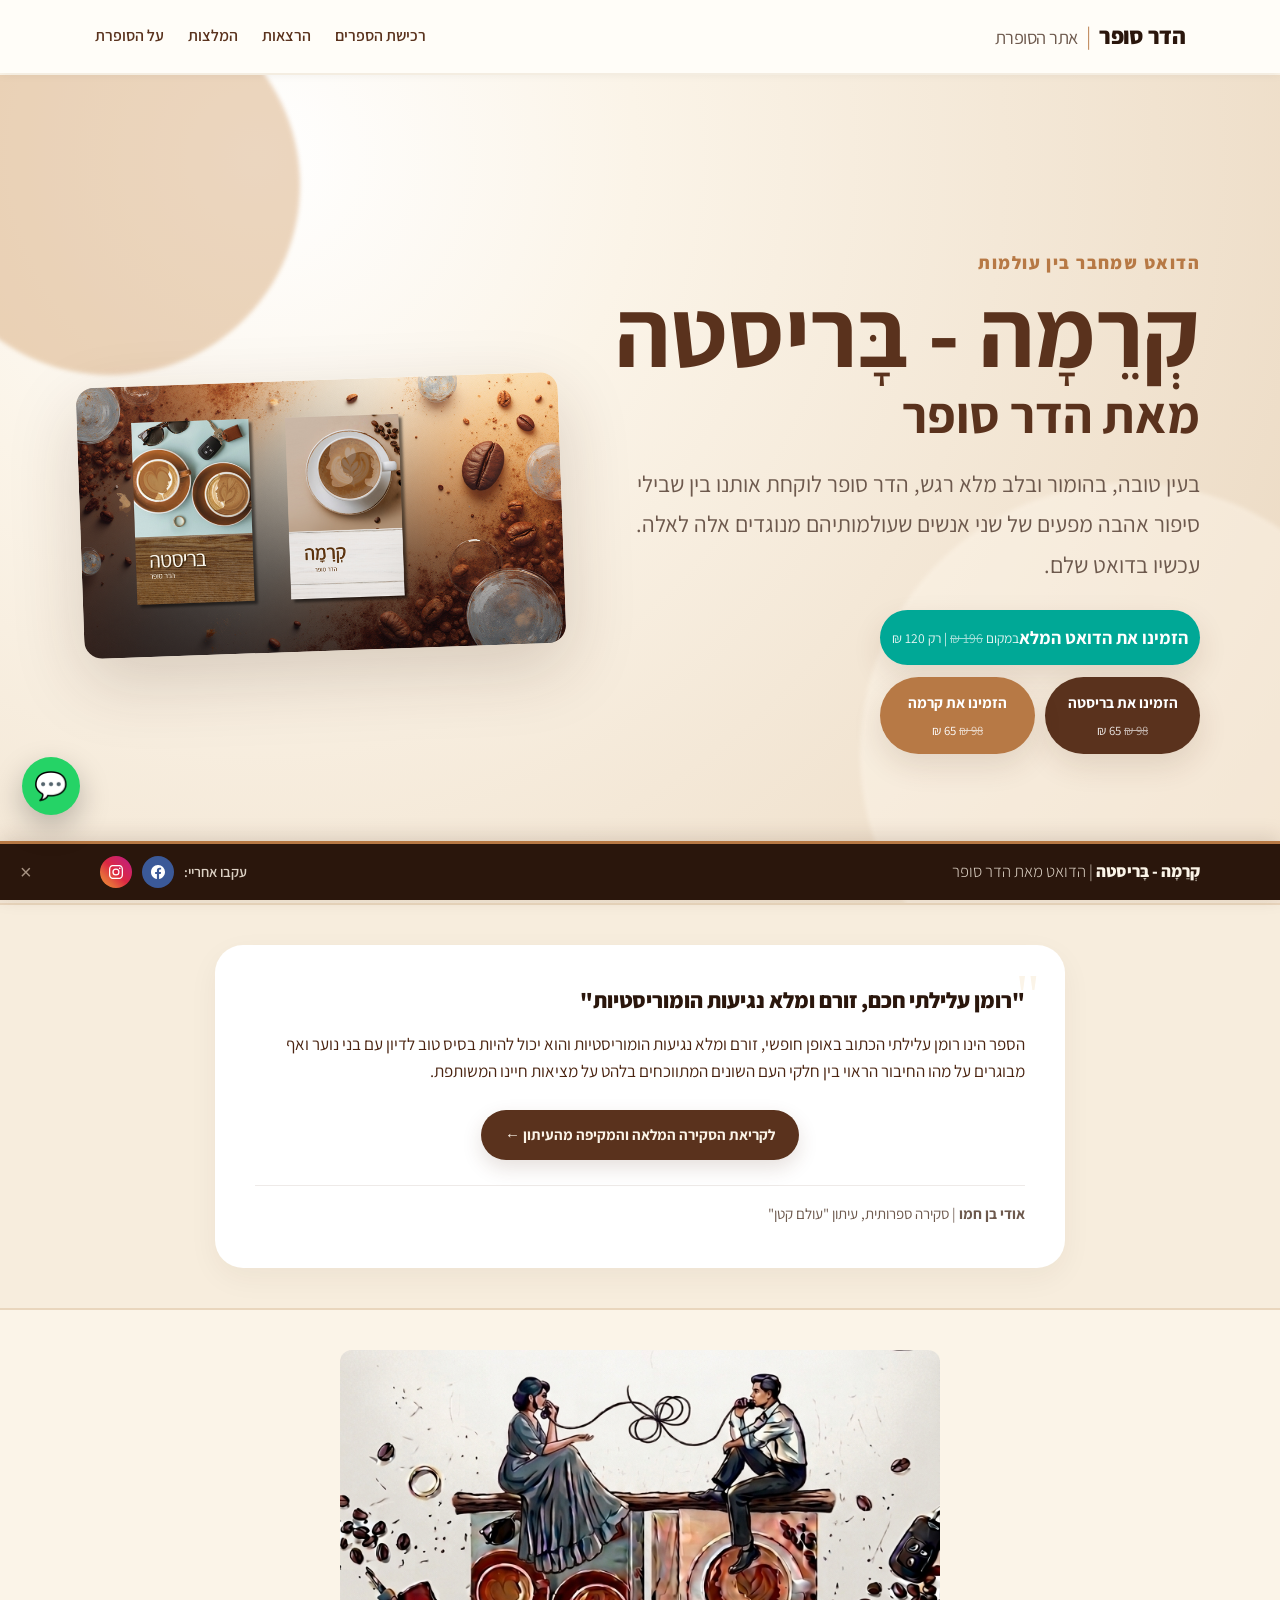
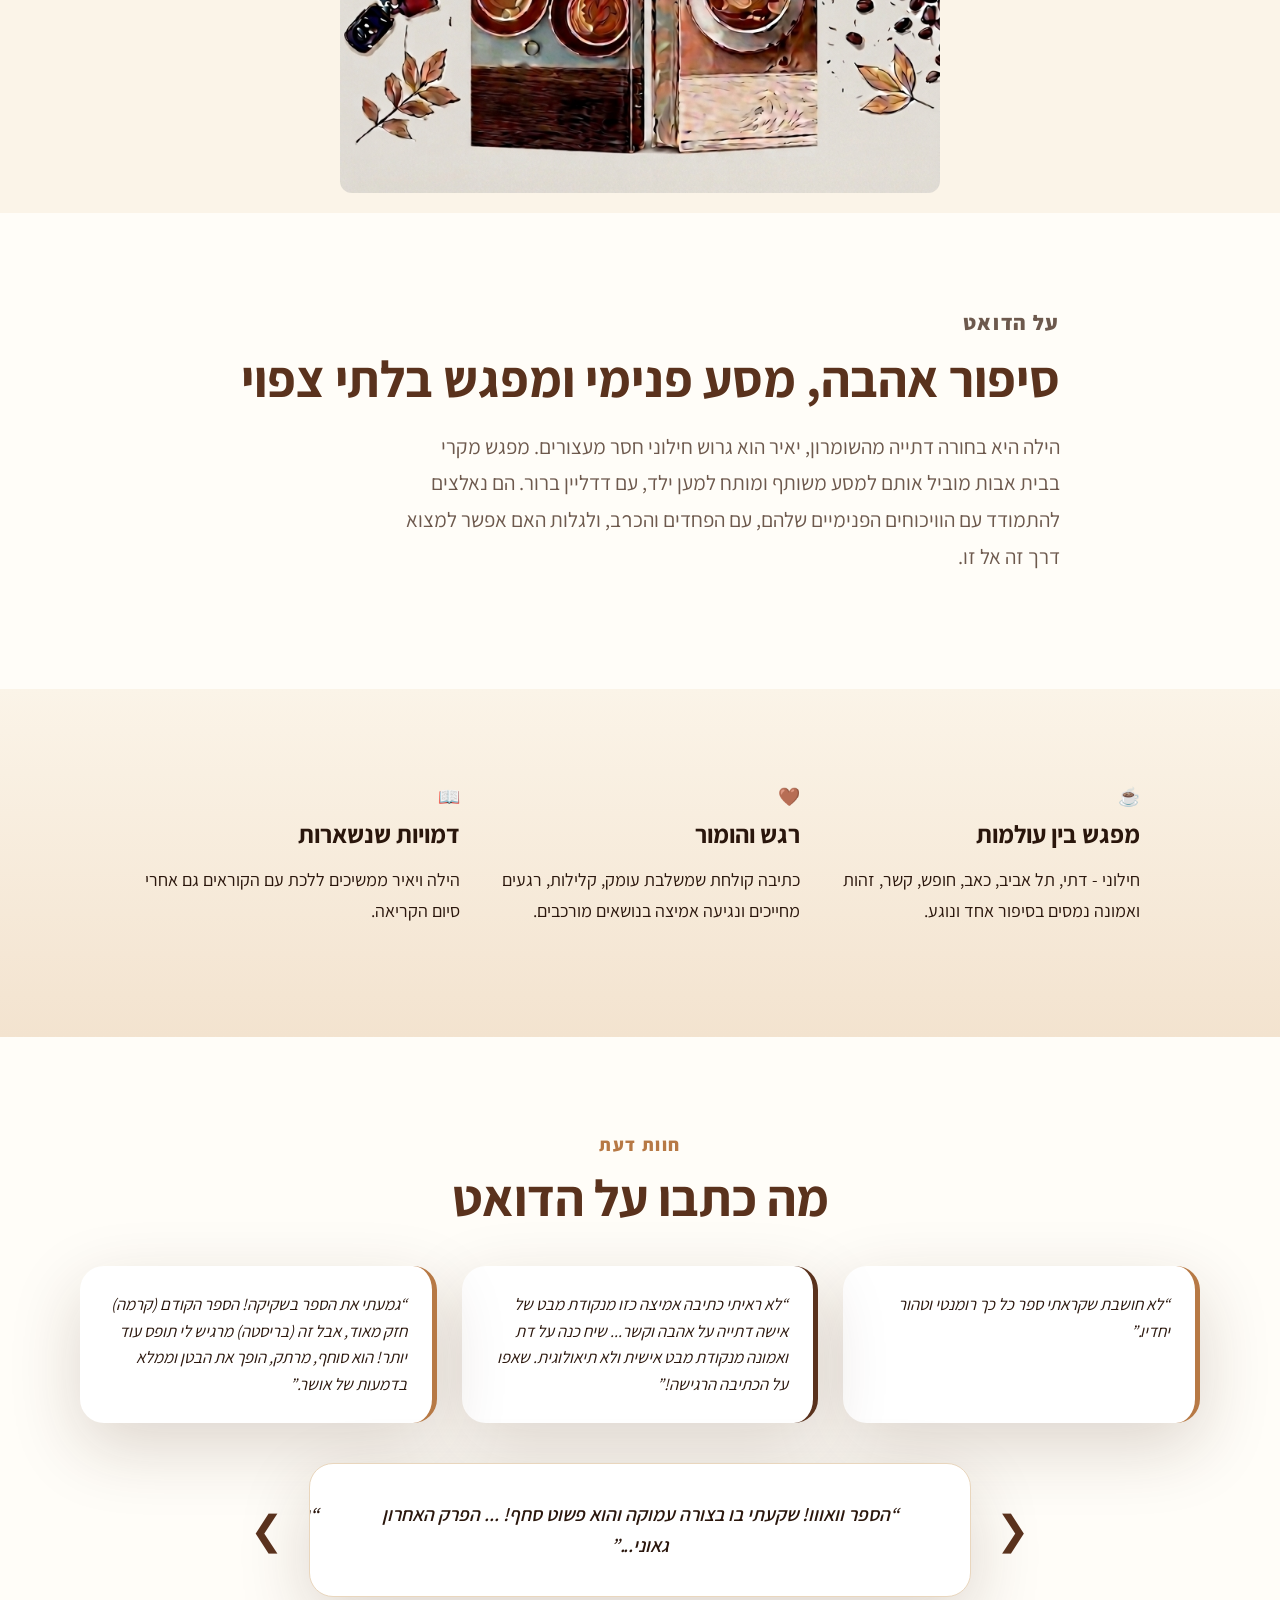
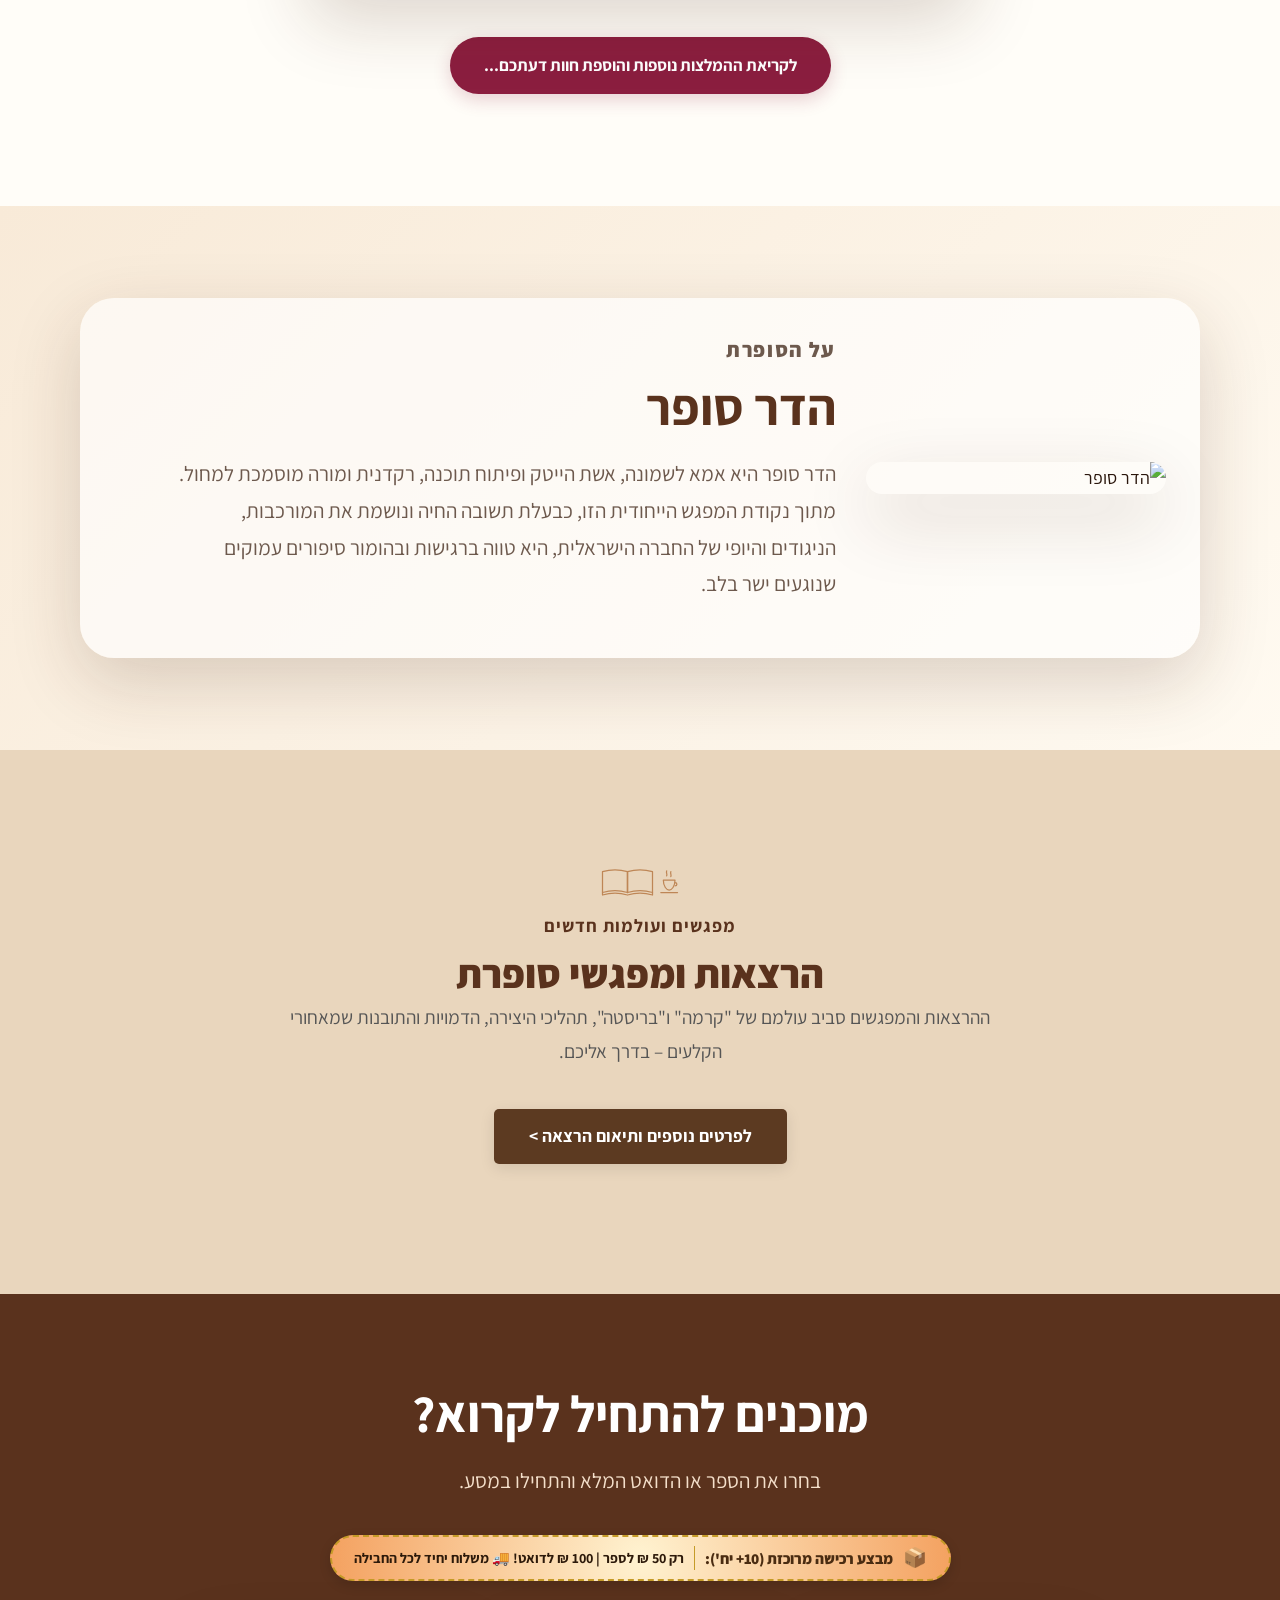
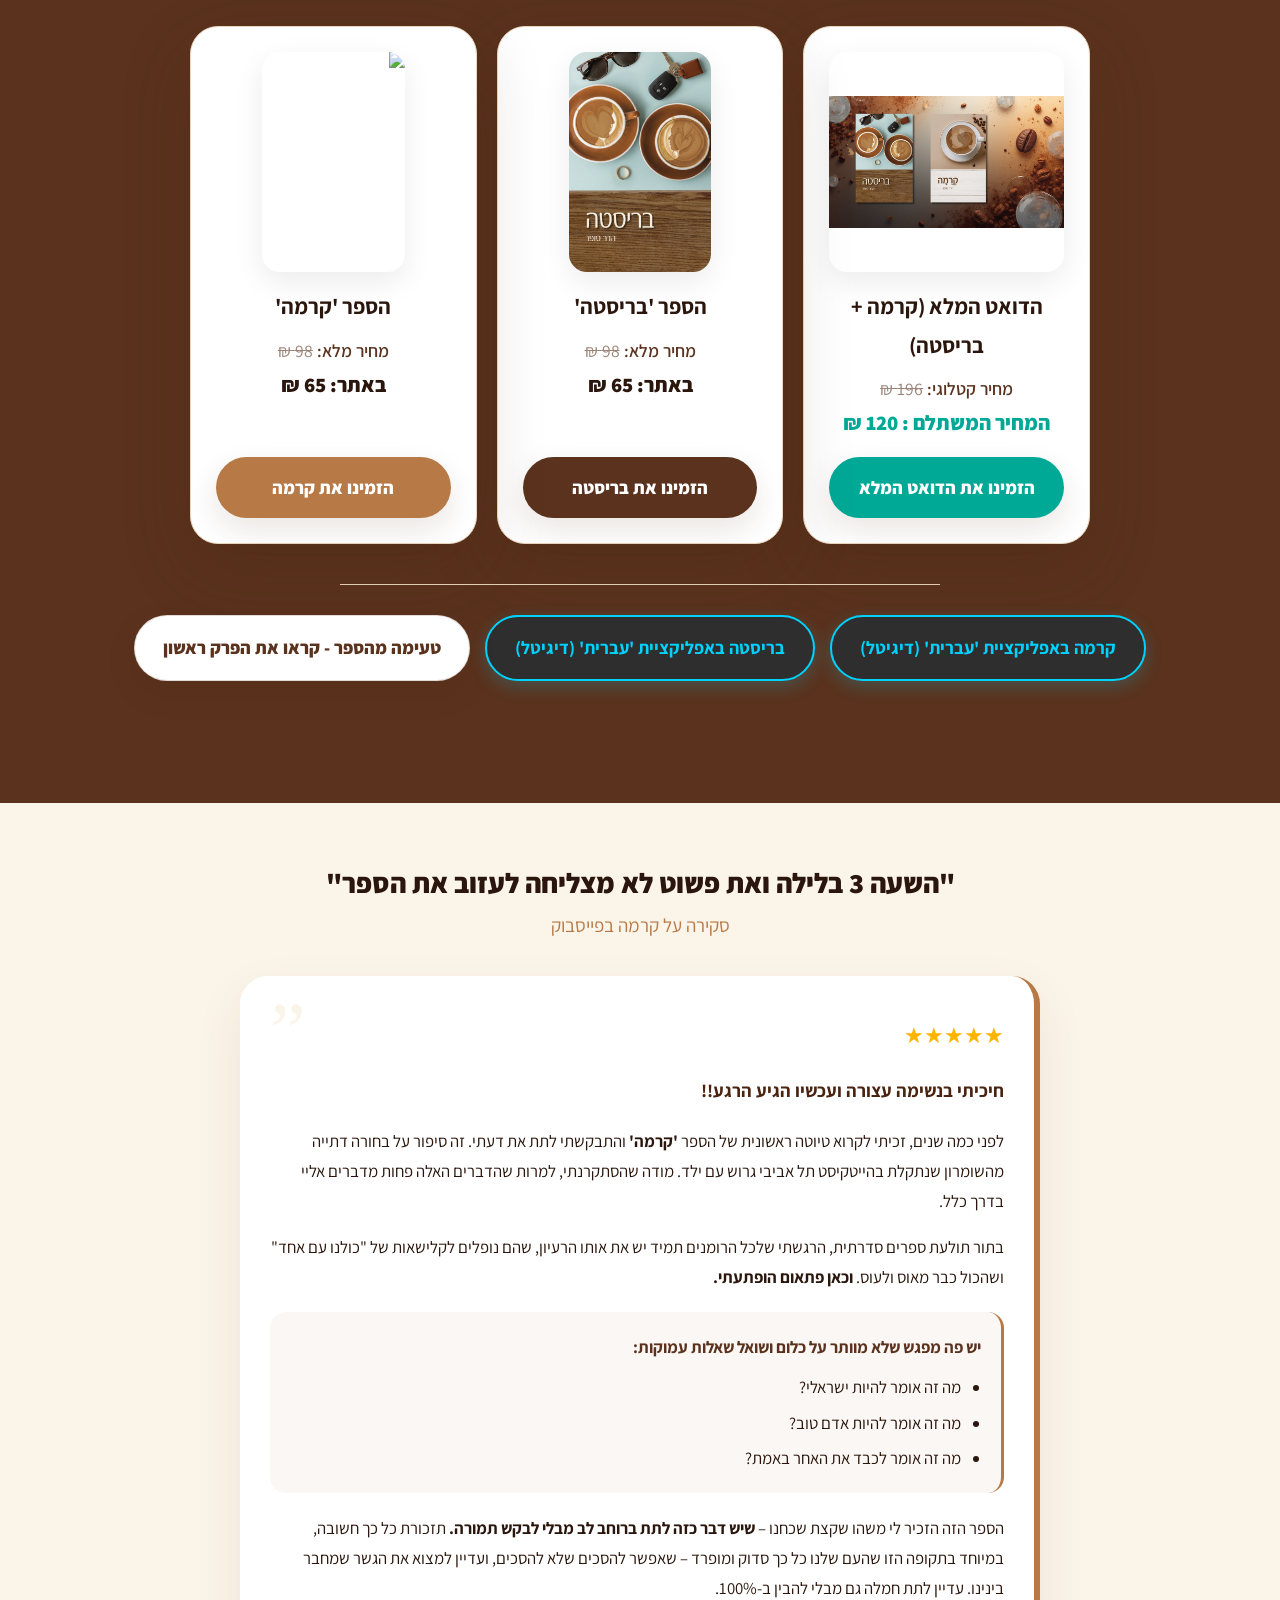
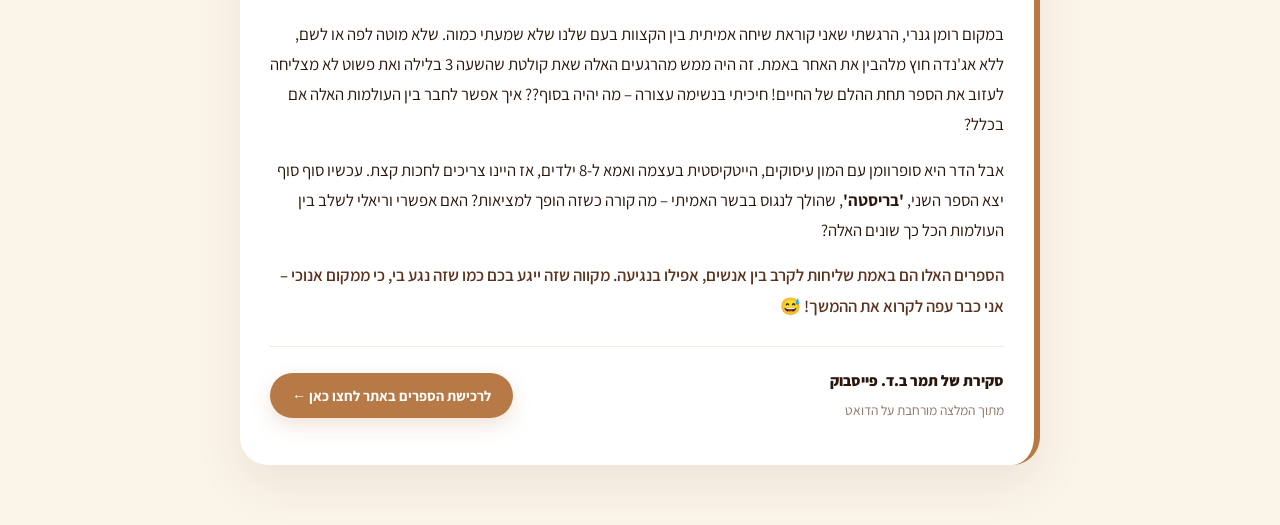
==== commit 8920ca86: "Update index.html" ====
--- a/index.html
+++ b/index.html
@@ -355,7 +355,7 @@
         <a href="reviews.html" 
            class="burgundy-review-btn"
            style="display: inline-block; background-color: #8B1E3F; color: #ffffff; padding: 14px 34px; font-weight: 700; font-size: 1.05rem; border-radius: 999px; text-decoration: none; border: none; box-shadow: 0 6px 18px rgba(139, 30, 63, 0.2); transition: all 0.25s ease; cursor: pointer;">
-         לקריאת כל ההמלצות והוספת חוות דעתכם...
+         לקריאת ההמלצות נוספות והוספת חוות דעתכם...
         </a>
       </div>
 
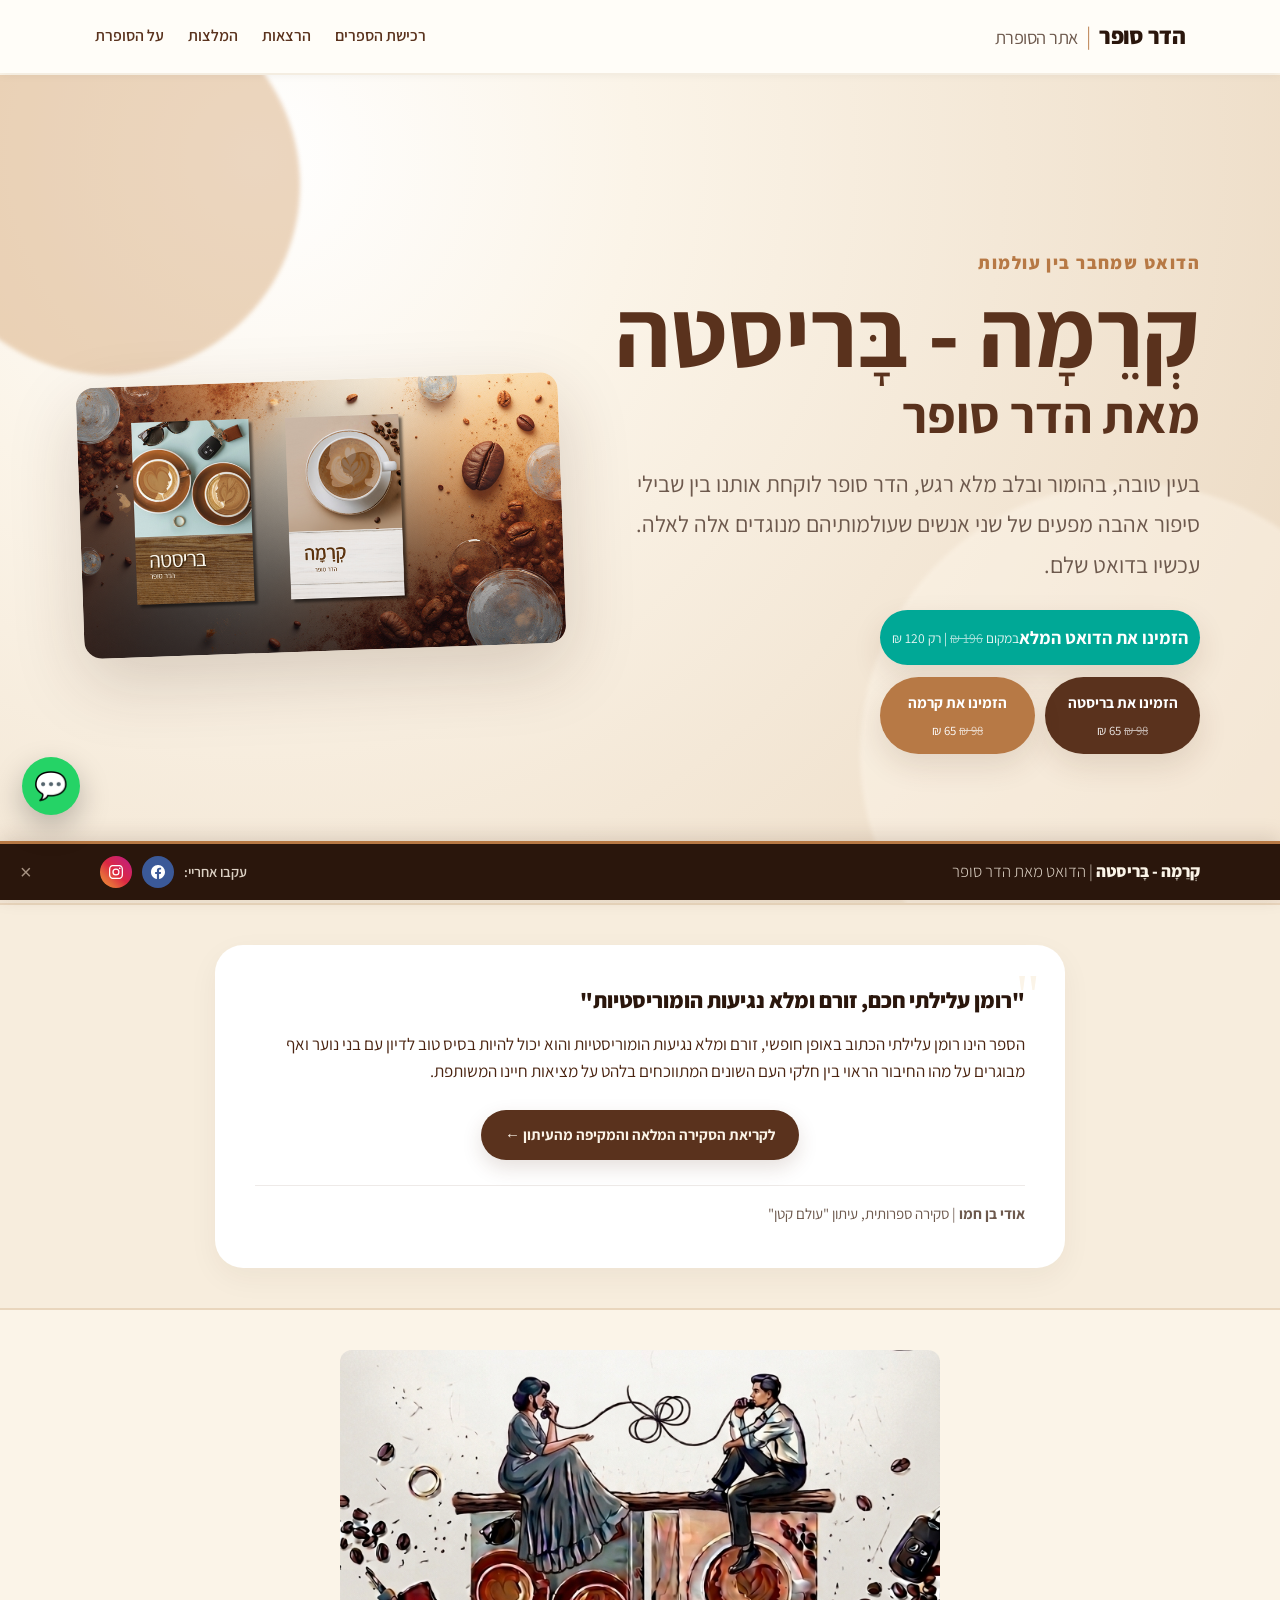
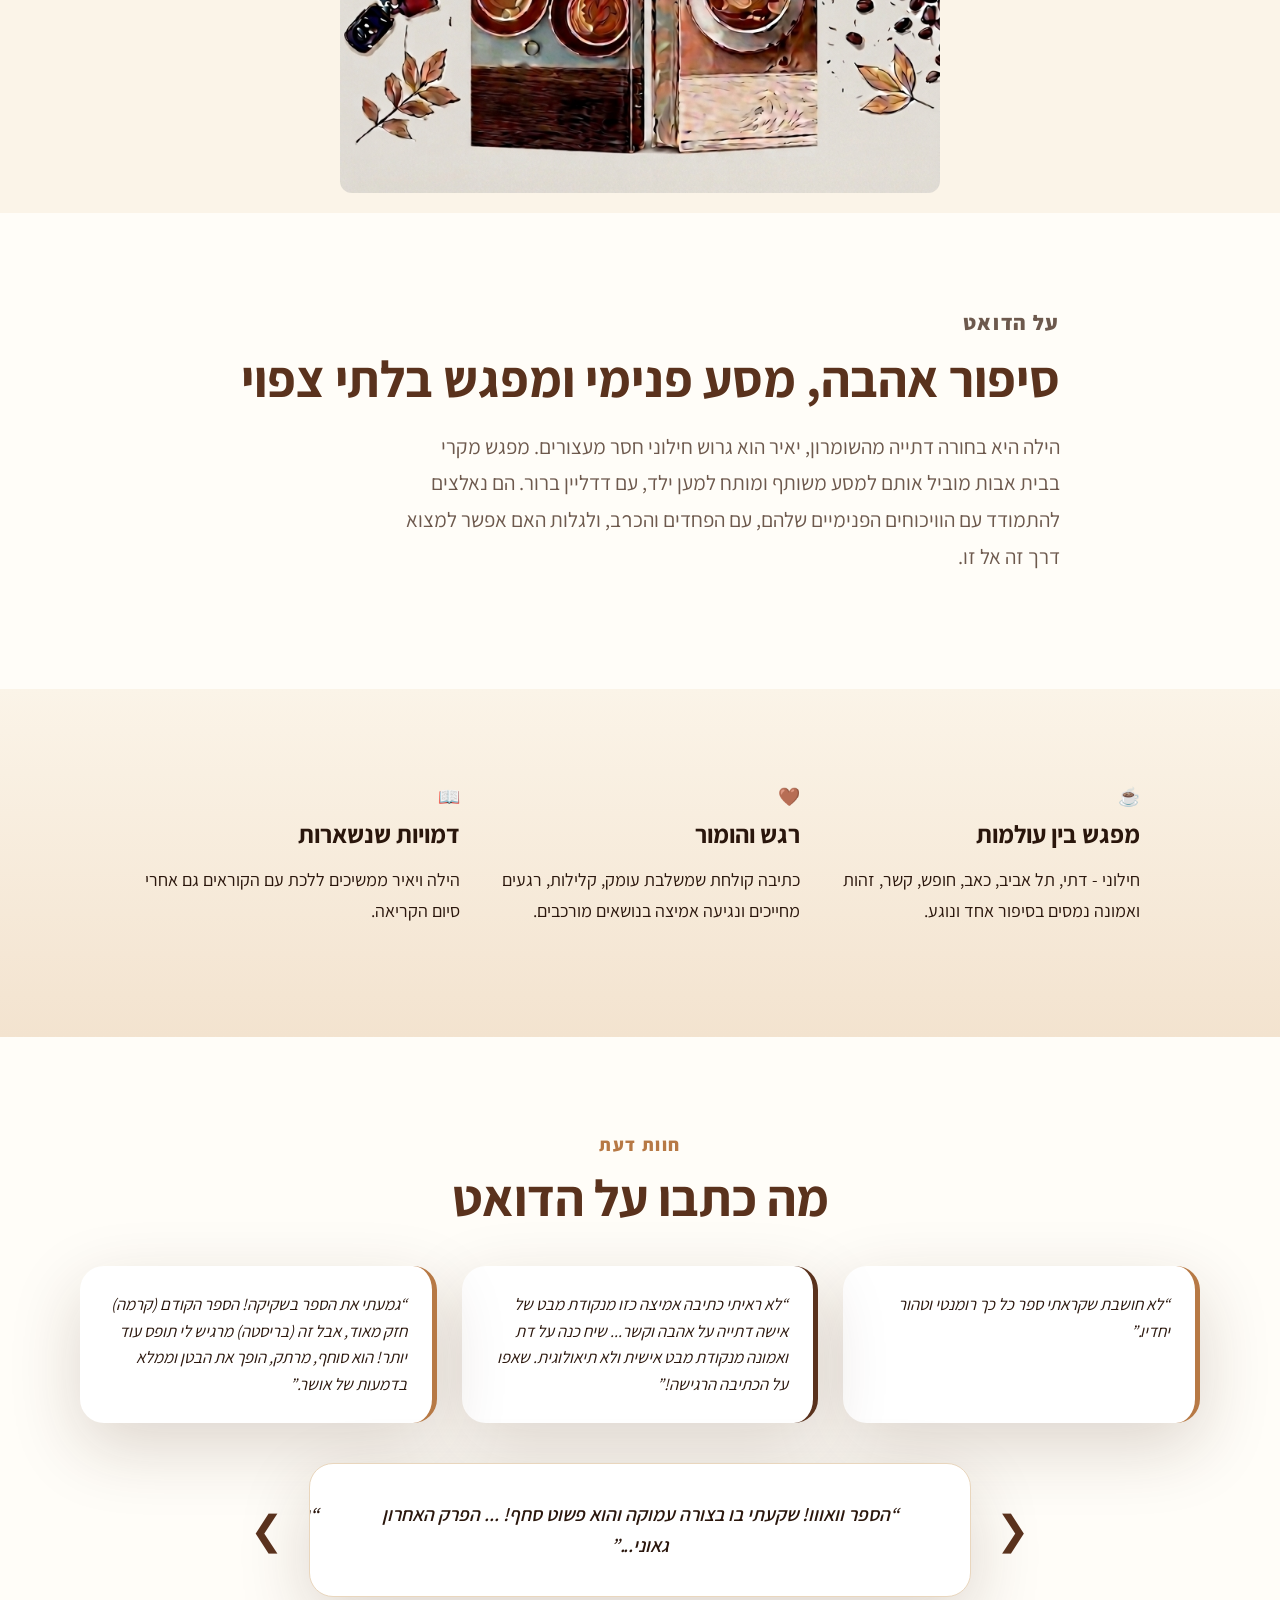
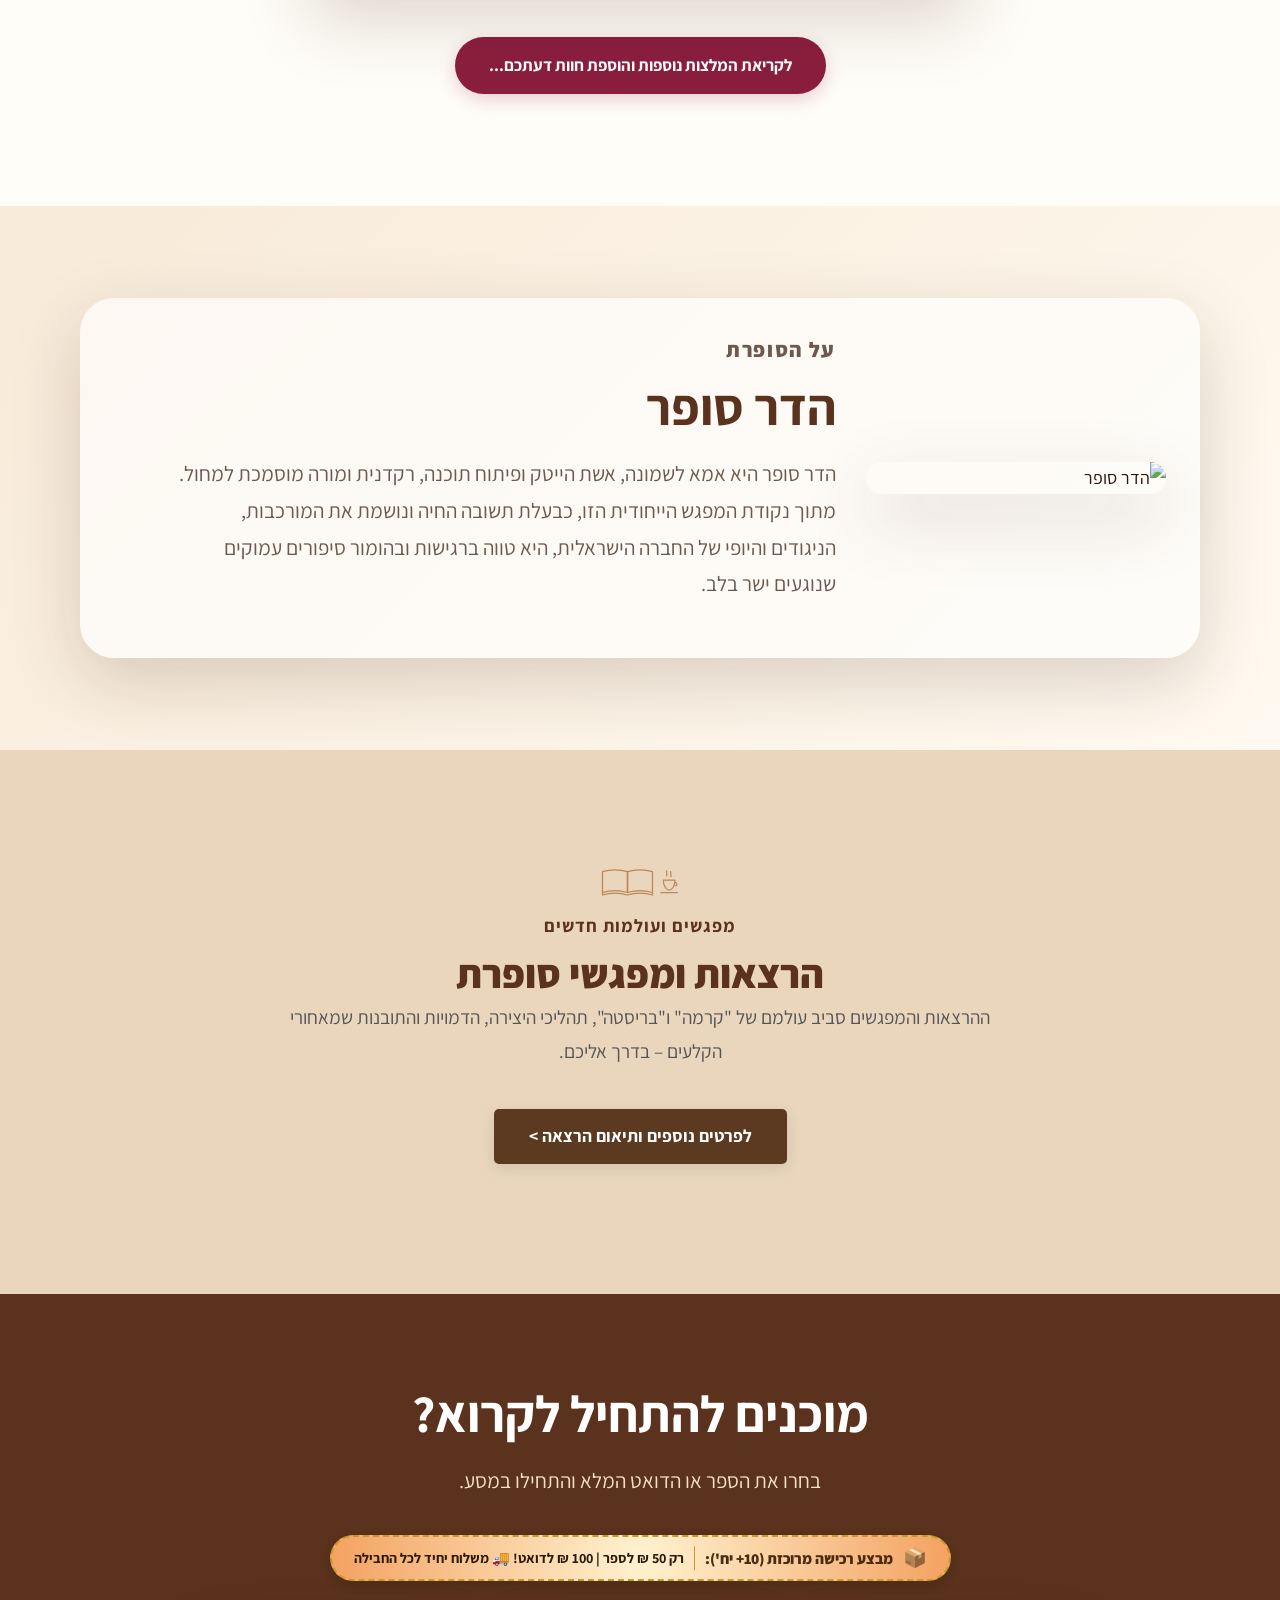
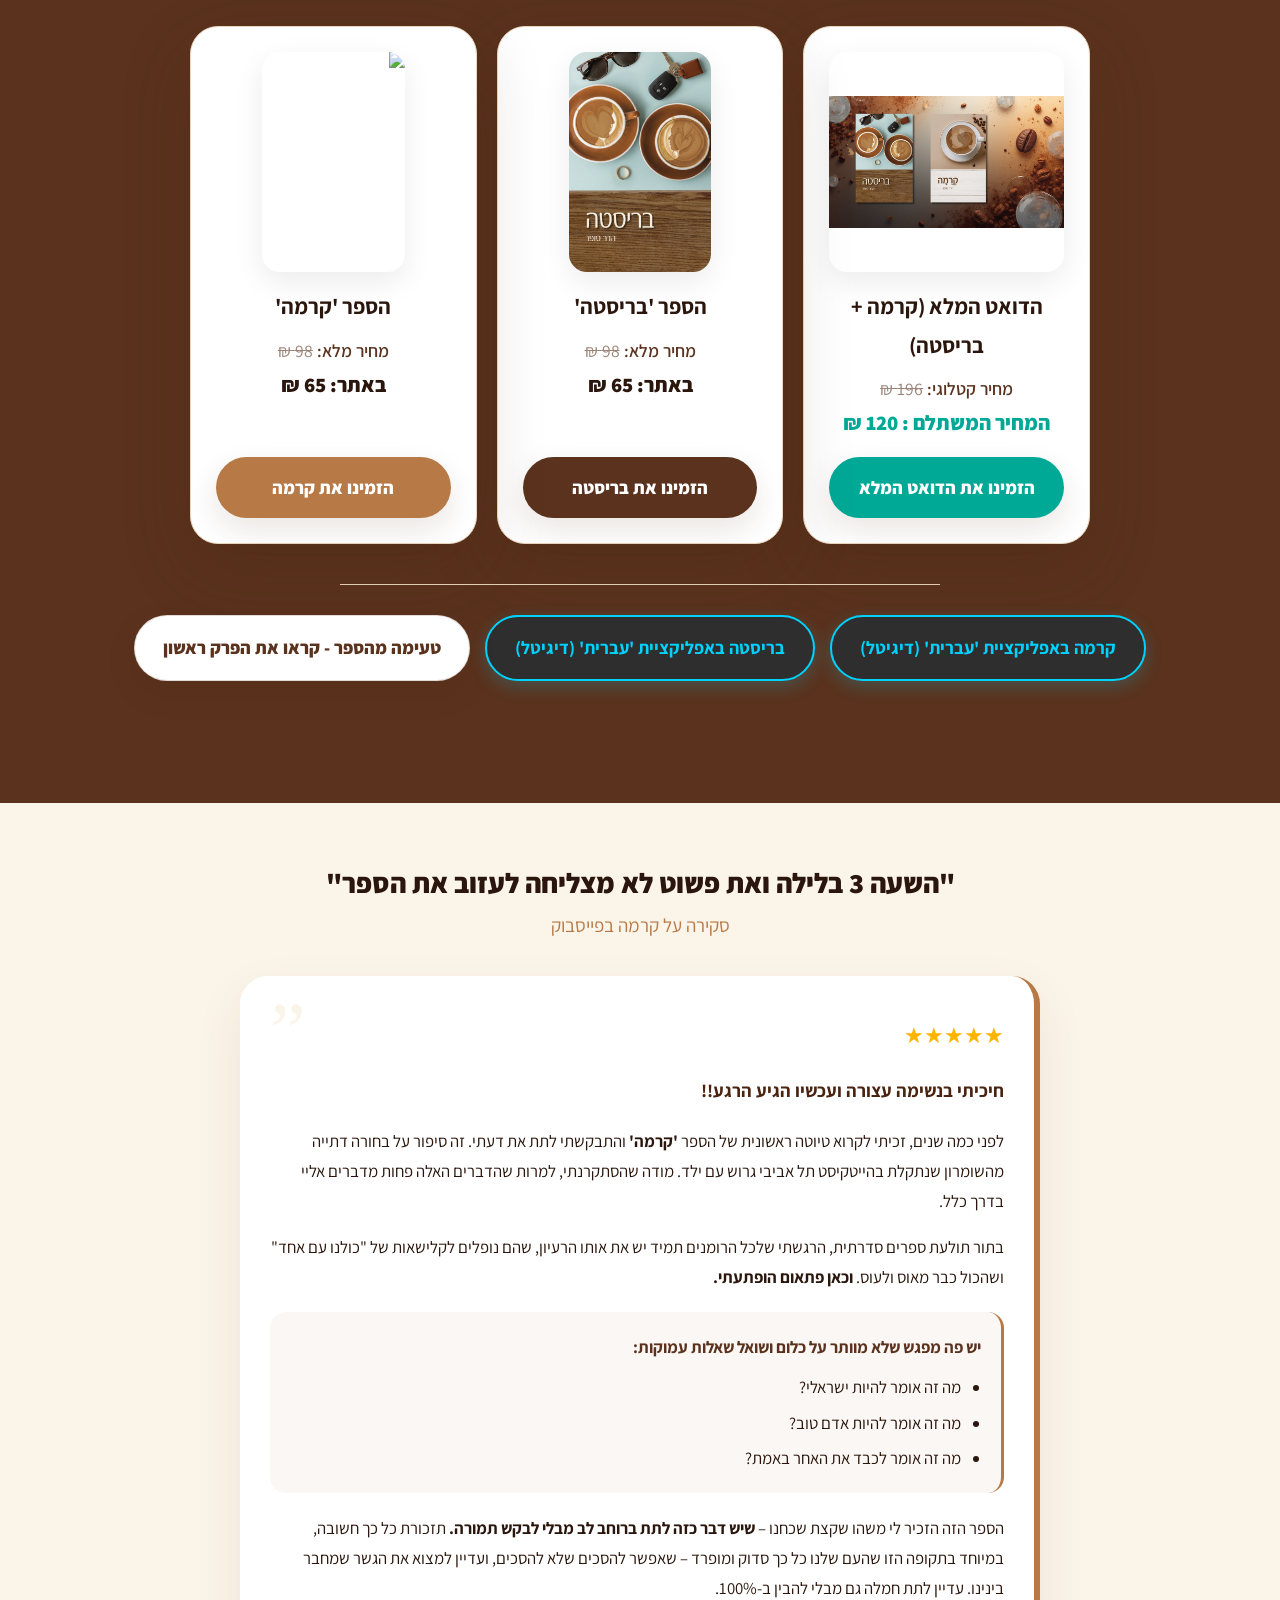
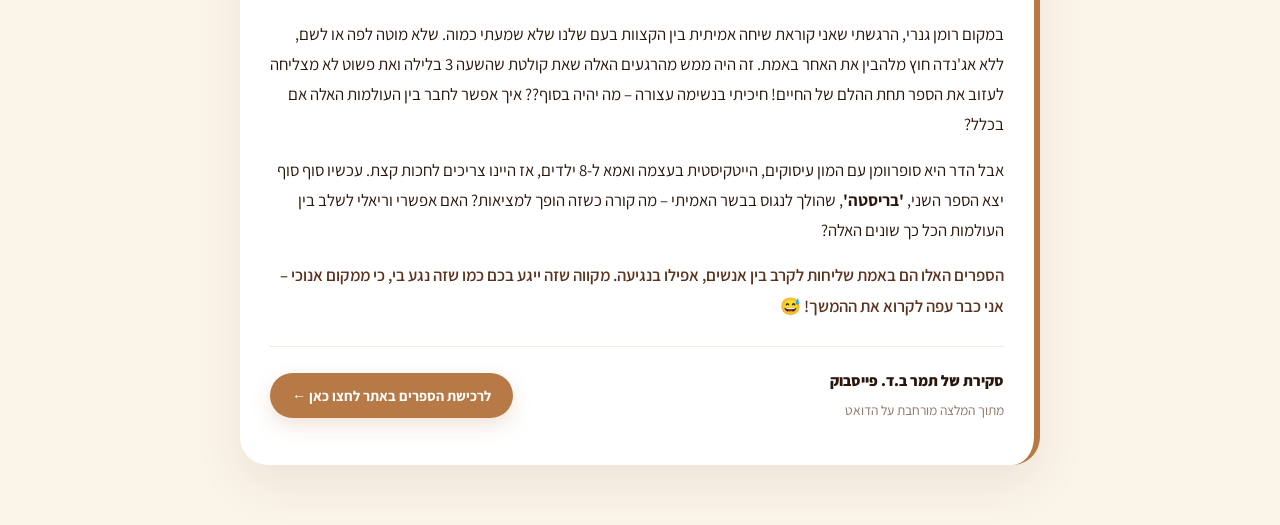
==== commit 58984475: "Update index.html" ====
--- a/index.html
+++ b/index.html
@@ -355,7 +355,7 @@
         <a href="reviews.html" 
            class="burgundy-review-btn"
            style="display: inline-block; background-color: #8B1E3F; color: #ffffff; padding: 14px 34px; font-weight: 700; font-size: 1.05rem; border-radius: 999px; text-decoration: none; border: none; box-shadow: 0 6px 18px rgba(139, 30, 63, 0.2); transition: all 0.25s ease; cursor: pointer;">
-         לקריאת ההמלצות נוספות והוספת חוות דעתכם...
+         לקריאת המלצות נוספות והוספת חוות דעתכם...
         </a>
       </div>
 
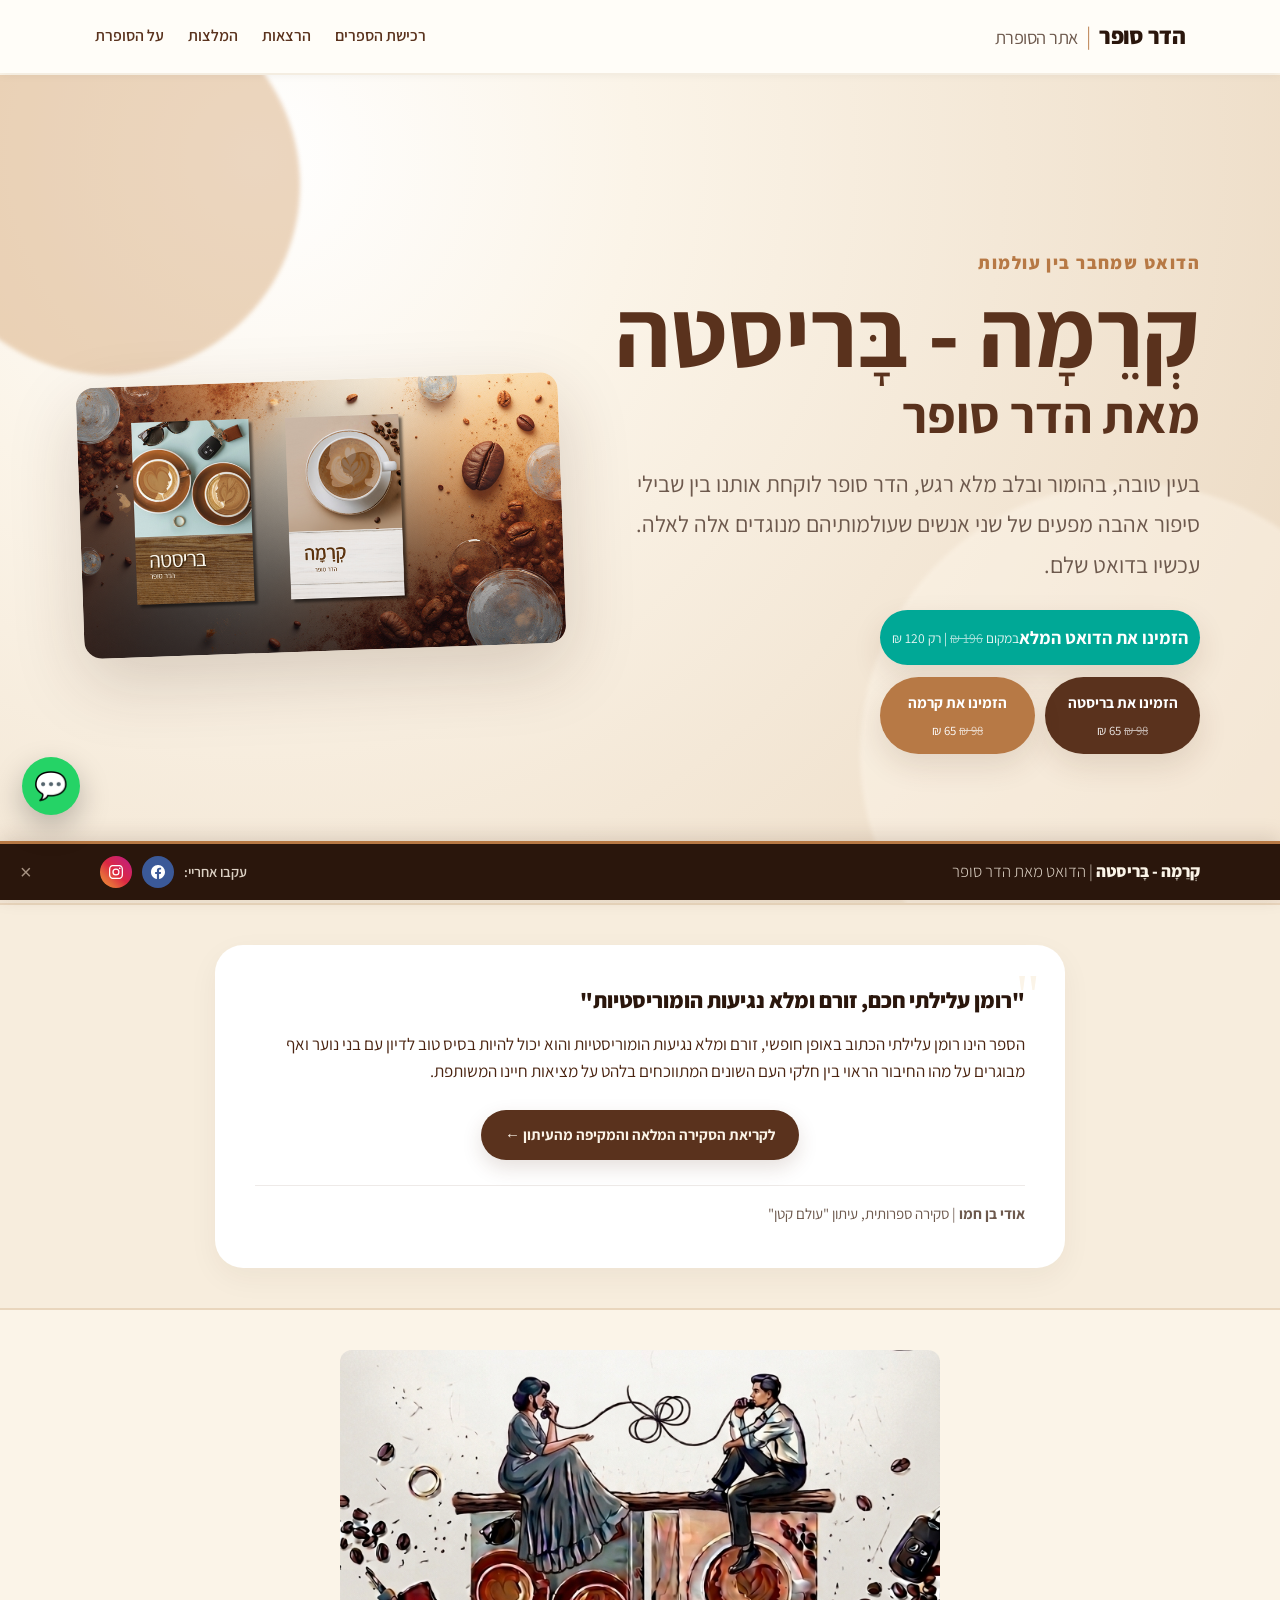
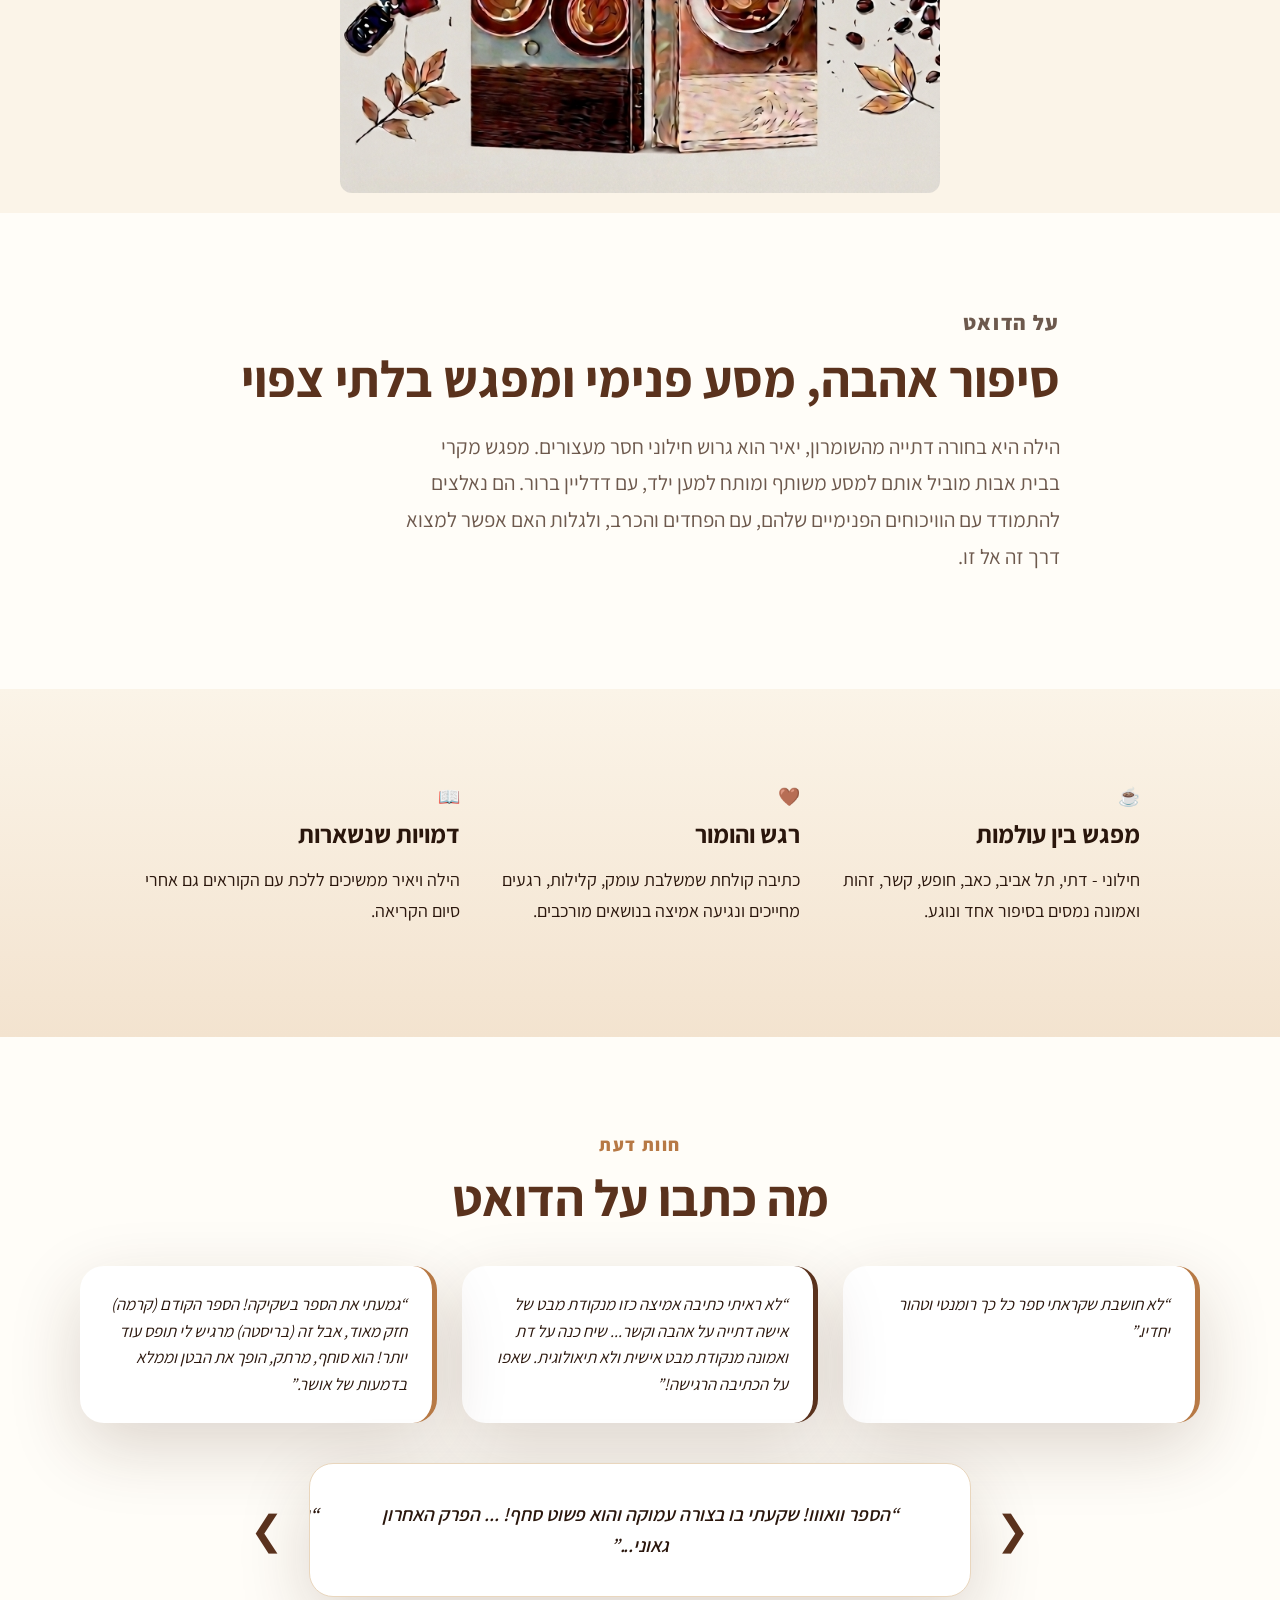
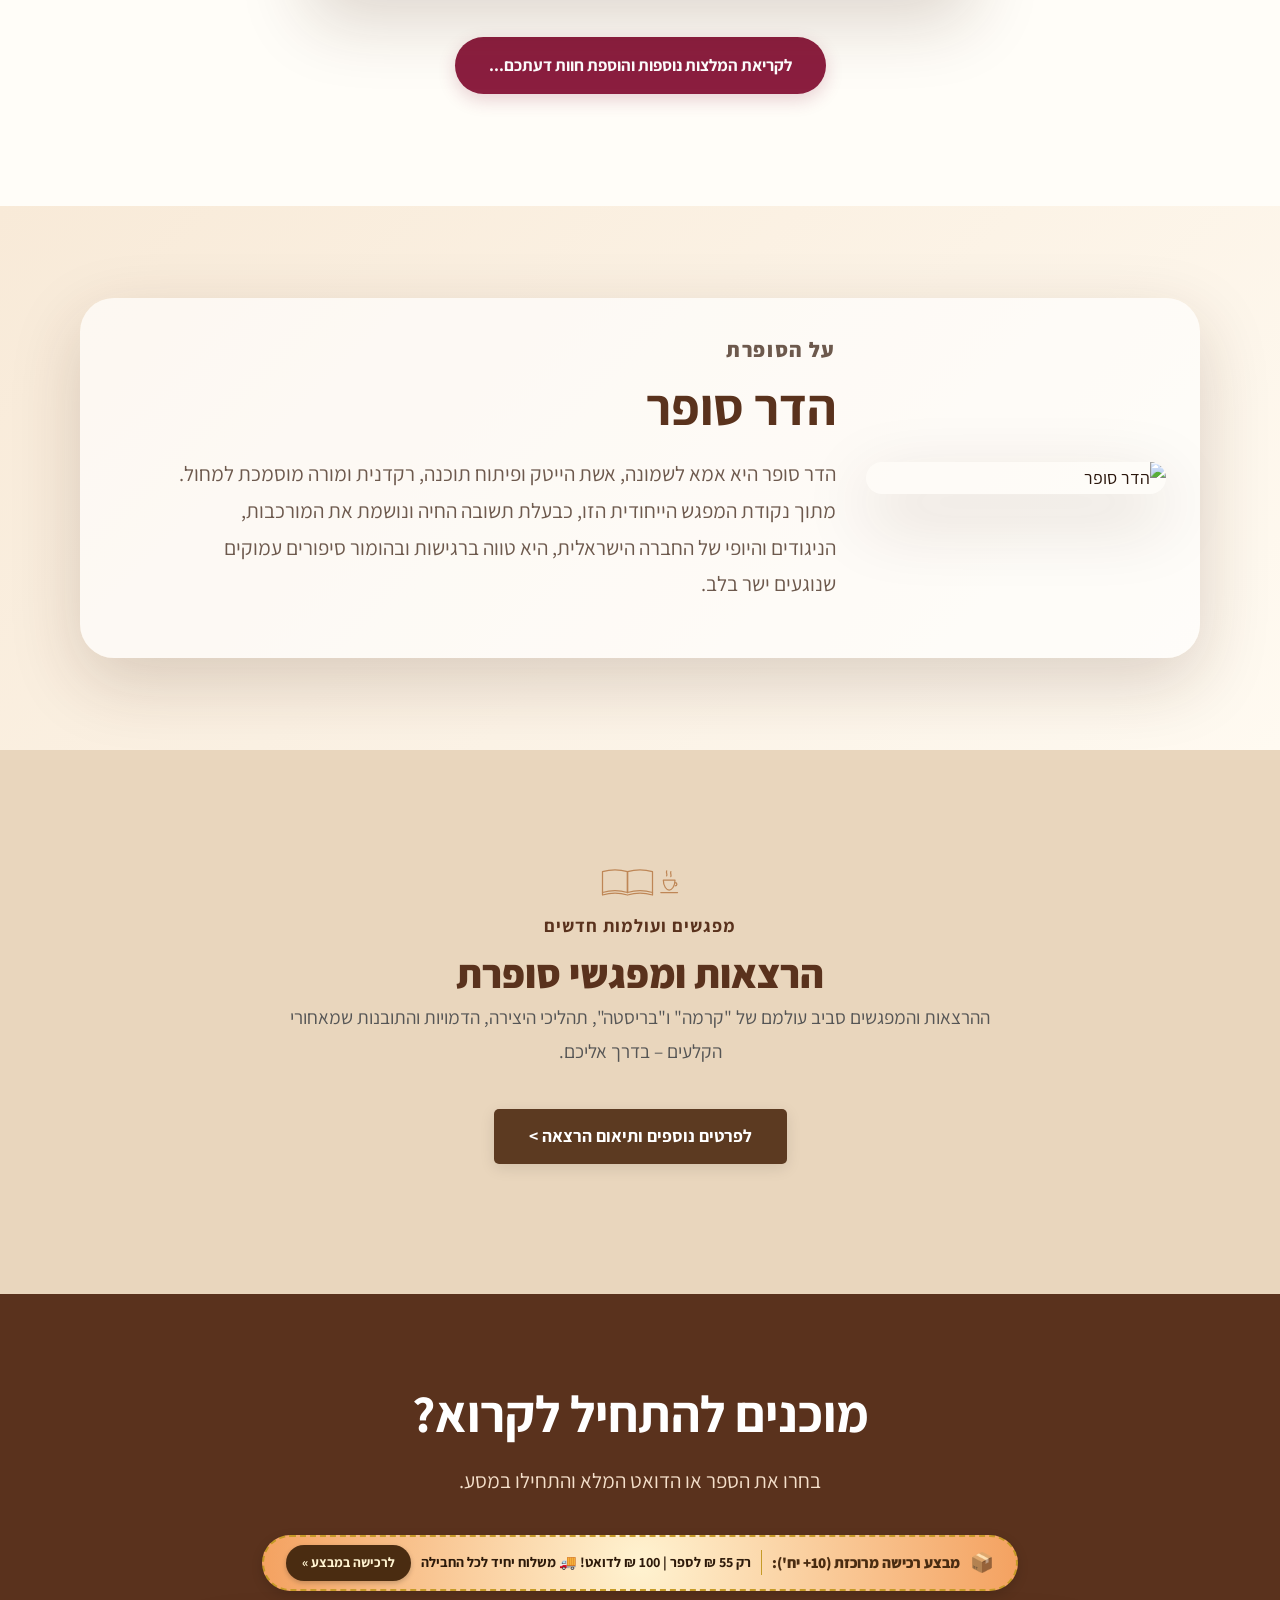
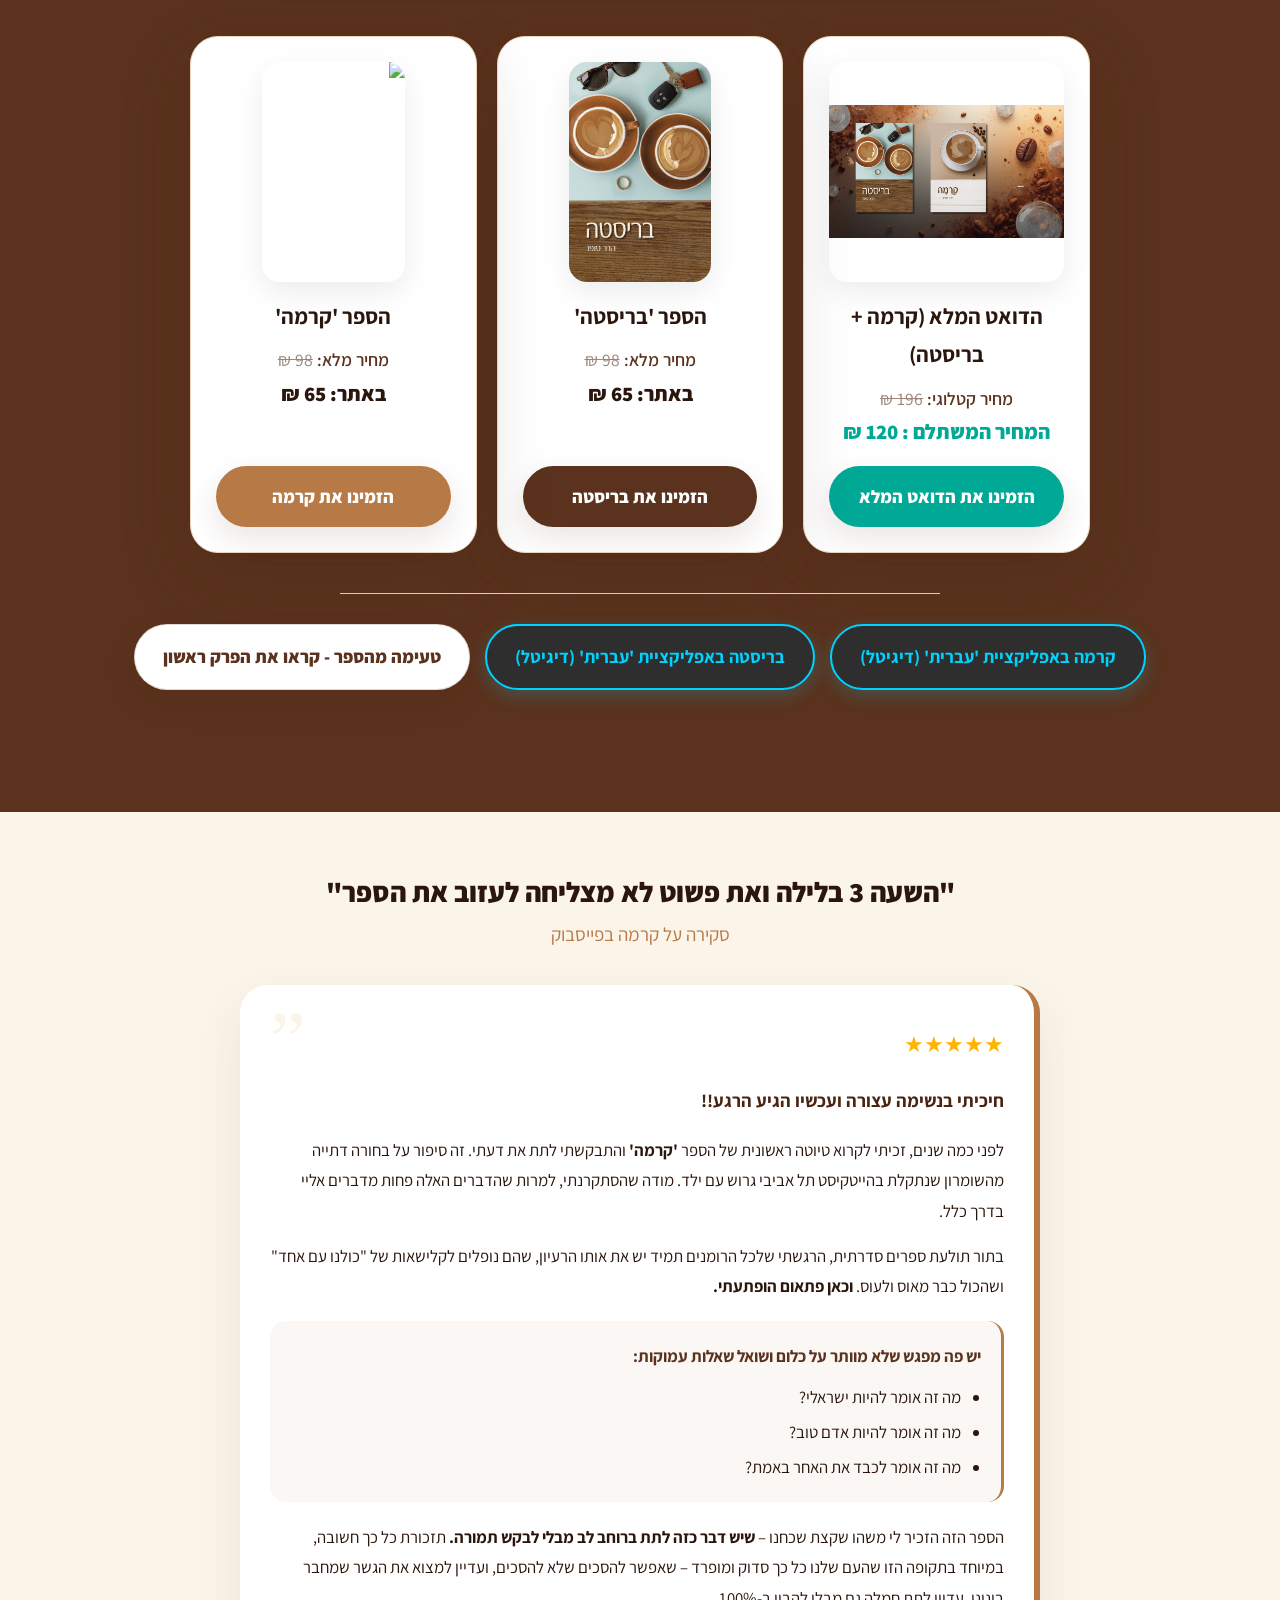
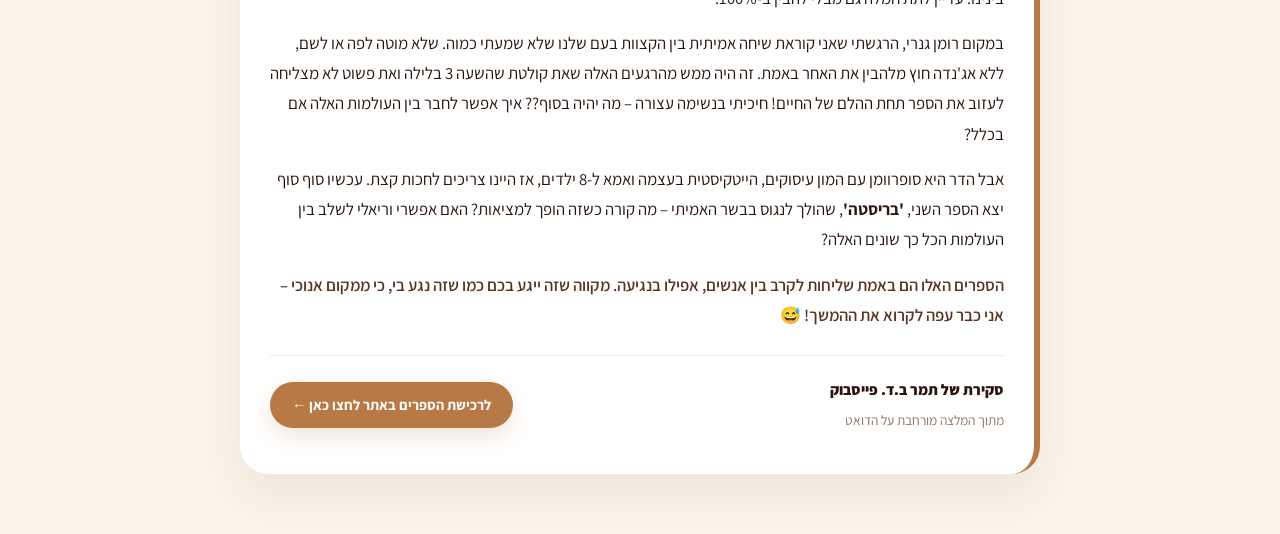
==== commit 99f1ad10: "Update index.html" ====
--- a/index.html
+++ b/index.html
@@ -45,20 +45,20 @@
         <p class="lead">בעין טובה, בהומור ובלב מלא רגש, הדר סופר לוקחת אותנו בין שבילי סיפור אהבה מפעים של שני אנשים שעולמותיהם מנוגדים אלה לאלה. עכשיו בדואט שלם.</p>
         
         <div class="hero-actions" style="display: flex; flex-direction: column; gap: 12px; max-width: 320px; margin-top: 25px;">
-          <a class="btn primary btn-turquoise" href="https://meshulam.co.il/purchase?b=cf26a15d90583e101c40a8e2467d4413" target="_blank" rel="noopener" style="padding: 12px 10px;">
+          <a class="btn primary btn-turquoise" href="https://pay.grow.link/MTA4MzAy~07c74f3a0eaad34e04e32183dd6eb7e5-NDI4MTMxMg" target="_blank" rel="noopener" style="padding: 12px 10px;">
             <span style="display: block; font-weight: 700;">הזמינו את הדואט המלא</span>
             <span style="font-size:0.85rem; display:block; opacity:0.9; font-weight: 400; margin-top: 2px;">
               במקום <span style="text-decoration: line-through; opacity: 0.7;">196 ₪</span> | רק 120 ₪
             </span>
           </a>
           <div style="display: flex; gap: 10px; width: 100%;">
-            <a class="btn primary" style="flex: 1; padding: 12px 5px; font-size: 0.95rem; display: flex; flex-direction: column; align-items: center; justify-content: center;" href="https://meshulam.co.il/purchase?b=3960c1d9ae10f39e191948188ecd9db6" target="_blank" rel="noopener">
+            <a class="btn primary" style="flex: 1; padding: 12px 5px; font-size: 0.95rem; display: flex; flex-direction: column; align-items: center; justify-content: center;" href="https://pay.grow.link/MTA4MzAy~07c74f3a0eaad34e04e32183dd6eb7e5-NDI4MTMxMg" target="_blank" rel="noopener">
               <span style="font-weight: 700; white-space: nowrap;">הזמינו את בריסטה</span>
               <span style="font-size:0.8rem; display:block; opacity:0.9; font-weight: 400; margin-top: 4px; white-space: nowrap;">
                 <span style="text-decoration: line-through; opacity: 0.7;">98 ₪</span> 65 ₪
               </span>
             </a>
-            <a class="btn primary light" style="flex: 1; padding: 12px 5px; font-size: 0.95rem; display: flex; flex-direction: column; align-items: center; justify-content: center;" href="https://meshulam.co.il/purchase?b=f9c1762773a8a9f286a3632289c96ef9" target="_blank" rel="noopener">
+            <a class="btn primary light" style="flex: 1; padding: 12px 5px; font-size: 0.95rem; display: flex; flex-direction: column; align-items: center; justify-content: center;" href="https://pay.grow.link/MTA4MzAy~07c74f3a0eaad34e04e32183dd6eb7e5-NDI4MTMxMg" target="_blank" rel="noopener">
               <span style="font-weight: 700; white-space: nowrap;">הזמינו את קרמה</span>
               <span style="font-size:0.8rem; display:block; font-weight: 400; margin-top: 4px; white-space: nowrap;">
                 <span style="text-decoration: line-through; opacity: 0.7;">98 ₪</span> 65 ₪
@@ -474,8 +474,23 @@
   </span>
   
   <span style="font-size: 0.88rem; font-weight: 700; color: #2d1a0a; border-right: 1px solid #c59b27; padding-right: 10px;">
-    רק <strong>50 ₪</strong> לספר | <strong>100 ₪</strong> לדואט! 🚚 משלוח יחיד לכל החבילה
+    רק <strong>55 ₪</strong> לספר | <strong>100 ₪</strong> לדואט! 🚚 משלוח יחיד לכל החבילה
   </span>
+
+  <!-- כפתור הקישור שנוסף -->
+  <a href="https://pay.grow.link/MTA4MzAy~243bfd9577c02d4483c28ec25145abf1-NDI4NDA5OQ" target="_blank" style="
+    background-color: #4a2c11;
+    color: #fff3d1;
+    padding: 6px 16px;
+    border-radius: 20px;
+    font-size: 0.85rem;
+    font-weight: 700;
+    text-decoration: none;
+    box-shadow: 0 2px 5px rgba(0,0,0,0.2);
+    transition: background-color 0.2s ease;
+  ">
+    לרכישה במבצע »
+  </a>
 </div>
 </div>
         <div class="purchase-grid" style="display: flex; flex-wrap: wrap; gap: 20px; justify-content: center; max-width: 900px; margin: 30px auto 40px auto;">
@@ -487,7 +502,7 @@
               מחיר קטלוגי: <span style="text-decoration: line-through; opacity: 0.6; font-weight: 400;">196 ₪</span> <br>
               <span style="color: #00a896; font-size: 1.3rem; font-weight: 800;">המחיר המשתלם : 120 ₪</span>
             </p>
-            <a class="btn primary btn-turquoise" style="width: 100%; margin-top: auto;" href="https://meshulam.co.il/purchase?b=cf26a15d90583e101c40a8e2467d4413" target="_blank" rel="noopener">
+            <a class="btn primary btn-turquoise" style="width: 100%; margin-top: auto;" href="https://pay.grow.link/MTA4MzAy~07c74f3a0eaad34e04e32183dd6eb7e5-NDI4MTMxMg" target="_blank" rel="noopener">
               הזמינו את הדואט המלא
             </a>
           </div>
@@ -499,7 +514,7 @@
               מחיר מלא: <span style="text-decoration: line-through; opacity: 0.6; font-weight: 400;">98 ₪</span> <br>
               <span style="font-size: 1.3rem; font-weight: 800; color: var(--espresso);">באתר: 65 ₪</span>
             </p>
-            <a class="btn primary" style="width: 100%; margin-top: auto;" href="https://meshulam.co.il/purchase?b=3960c1d9ae10f39e191948188ecd9db6" target="_blank" rel="noopener">
+            <a class="btn primary" style="width: 100%; margin-top: auto;" href="https://github.com/HadarSofer/books/edit/main/checkout.html" target="_blank" rel="noopener">
               הזמינו את בריסטה
             </a>
           </div>
@@ -511,7 +526,7 @@
               מחיר מלא: <span style="text-decoration: line-through; opacity: 0.6; font-weight: 400;">98 ₪</span> <br>
               <span style="font-size: 1.3rem; font-weight: 800; color: var(--espresso);">באתר: 65 ₪</span>
             </p>
-            <a class="btn primary light" style="width: 100%; margin-top: auto; color: white;" href="https://meshulam.co.il/purchase?b=f9c1762773a8a9f286a3632289c96ef9" target="_blank" rel="noopener">
+            <a class="btn primary light" style="width: 100%; margin-top: auto; color: white;" href="https://pay.grow.link/MTA4MzAy~07c74f3a0eaad34e04e32183dd6eb7e5-NDI4MTMxMg" target="_blank" rel="noopener">
               הזמינו את קרמה
             </a>
           </div>
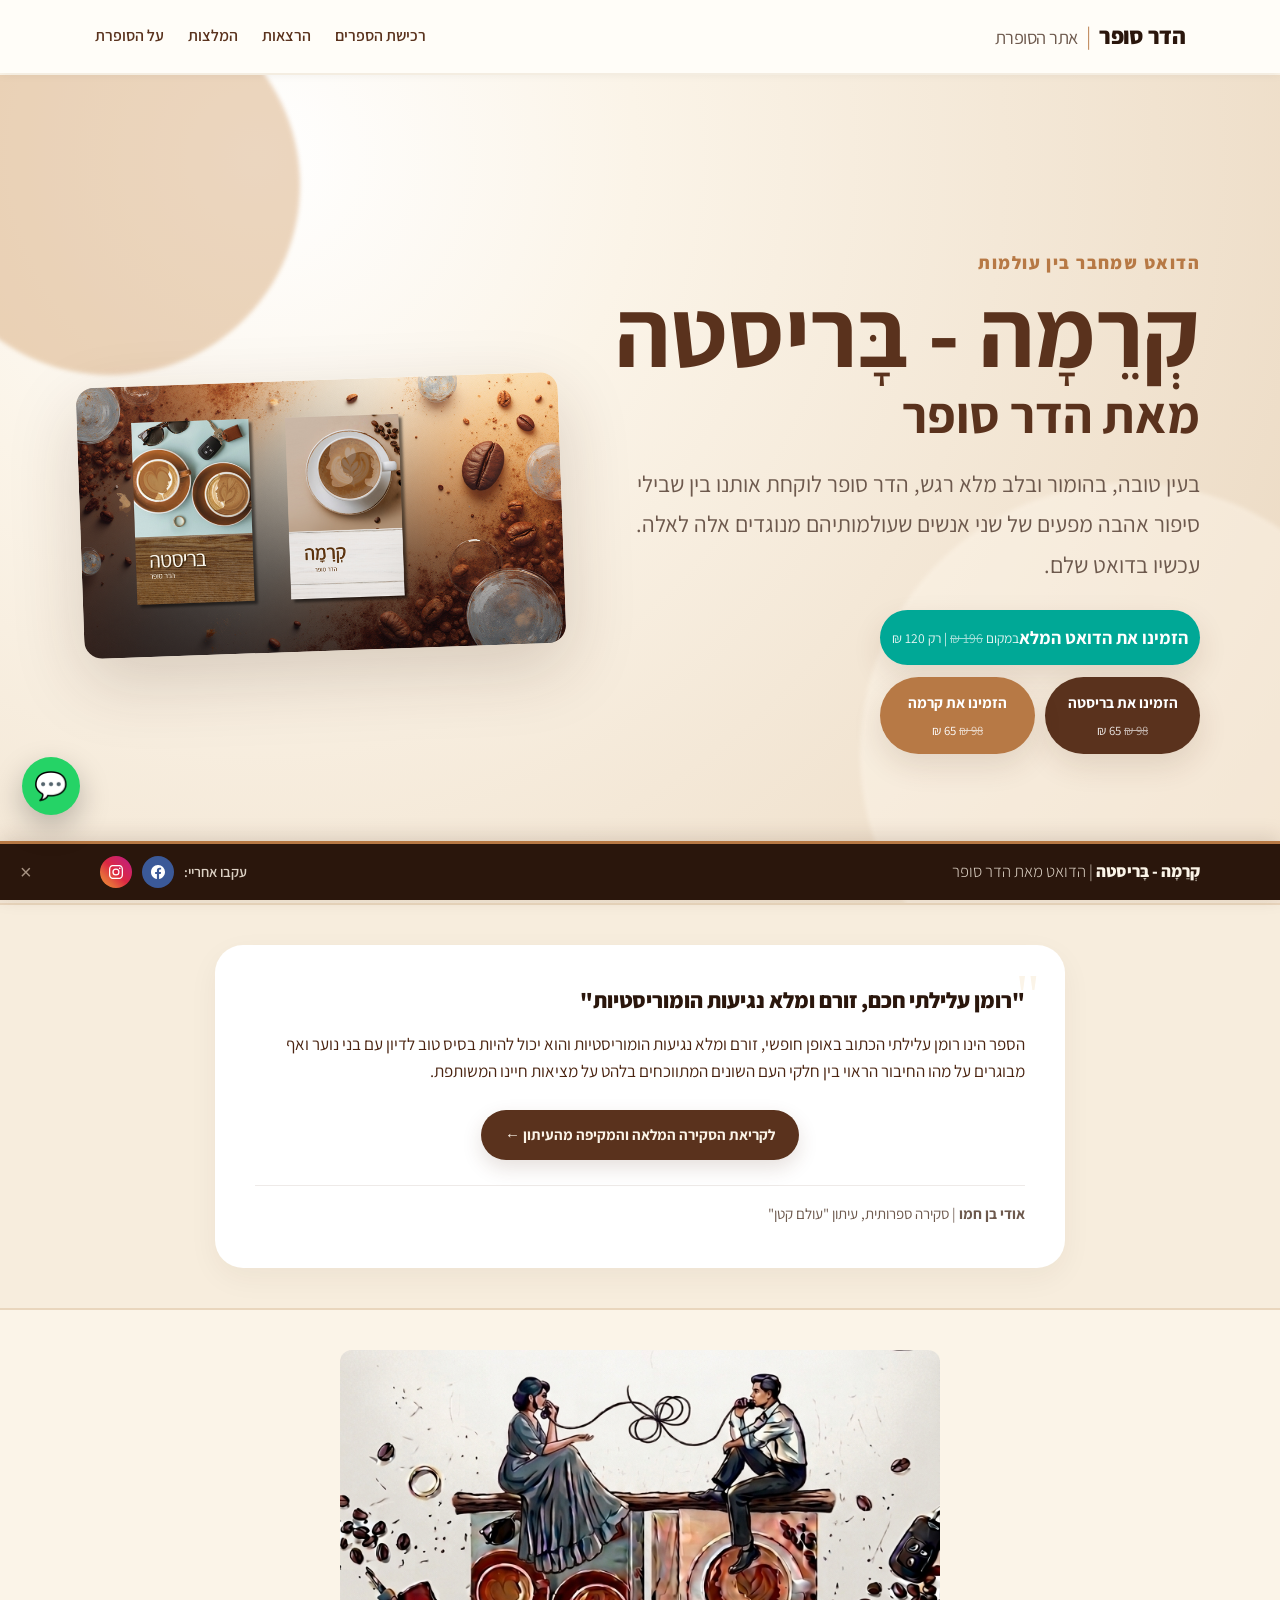
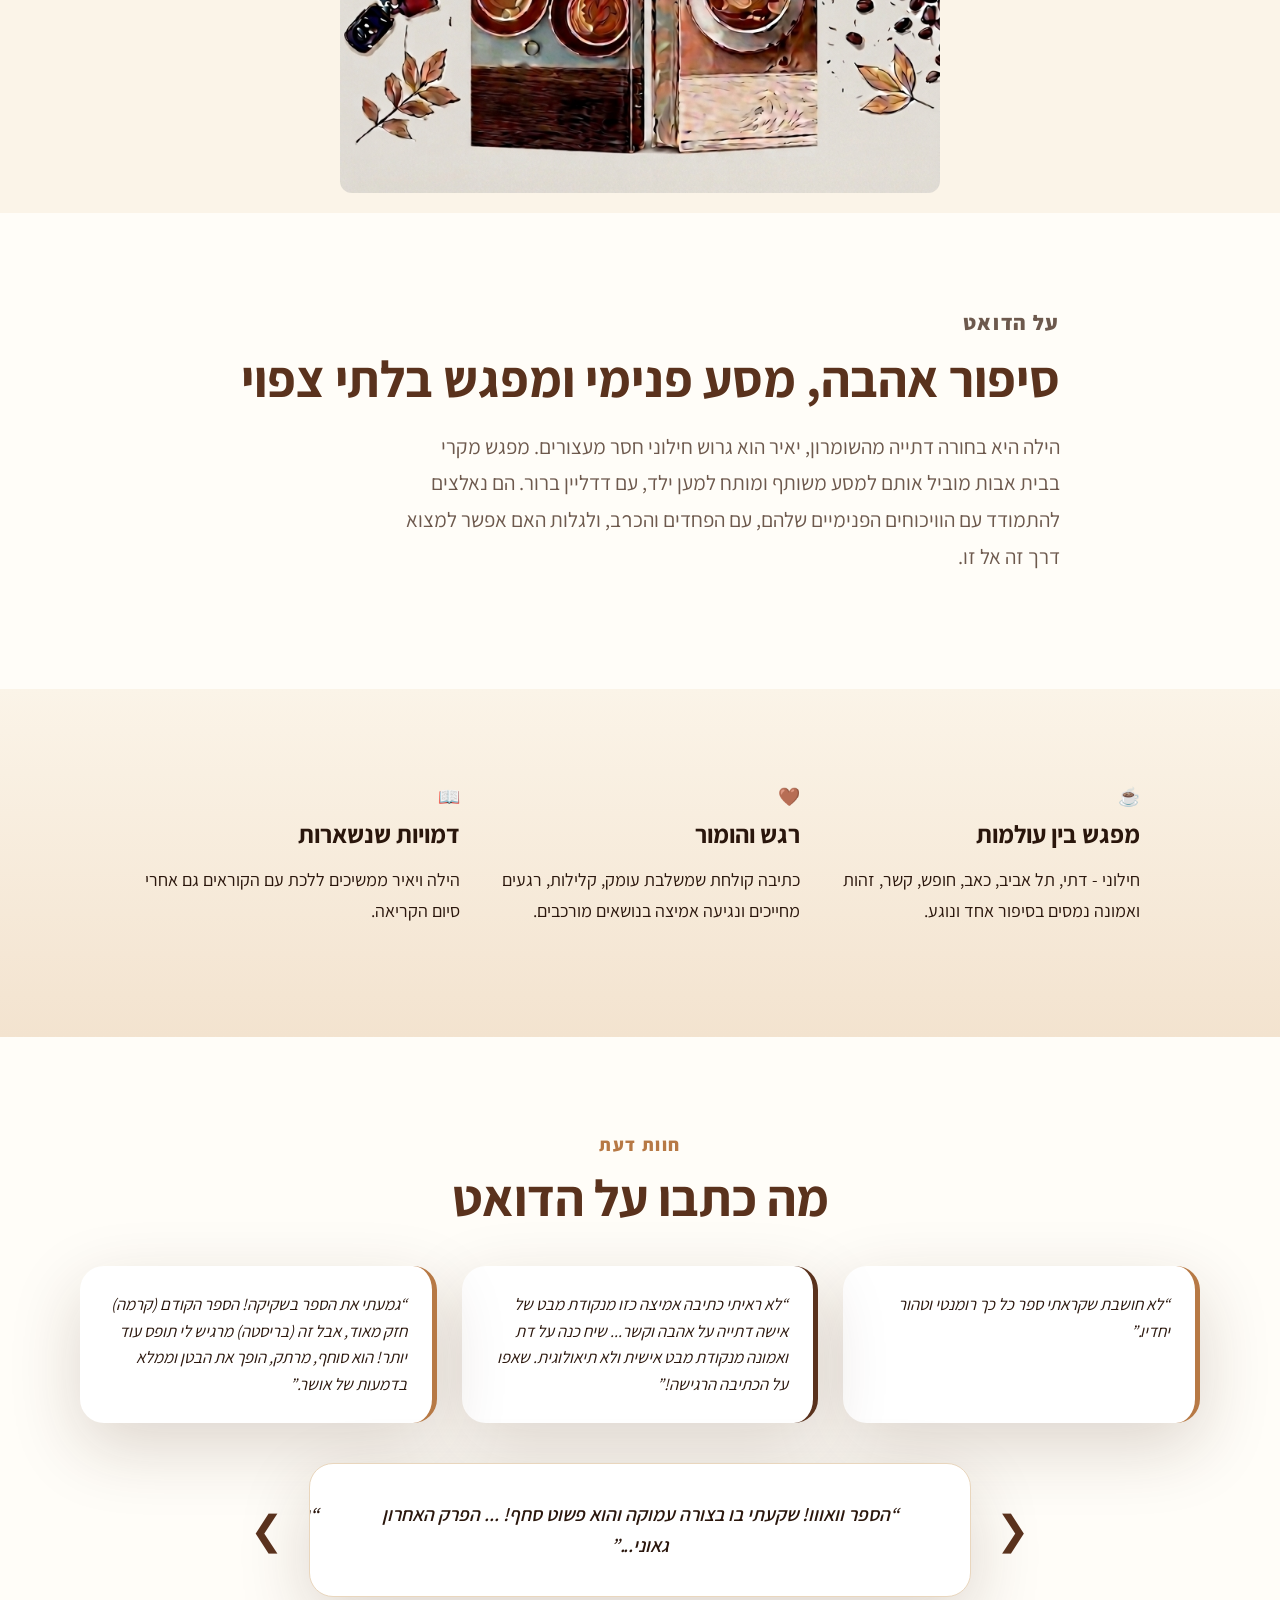
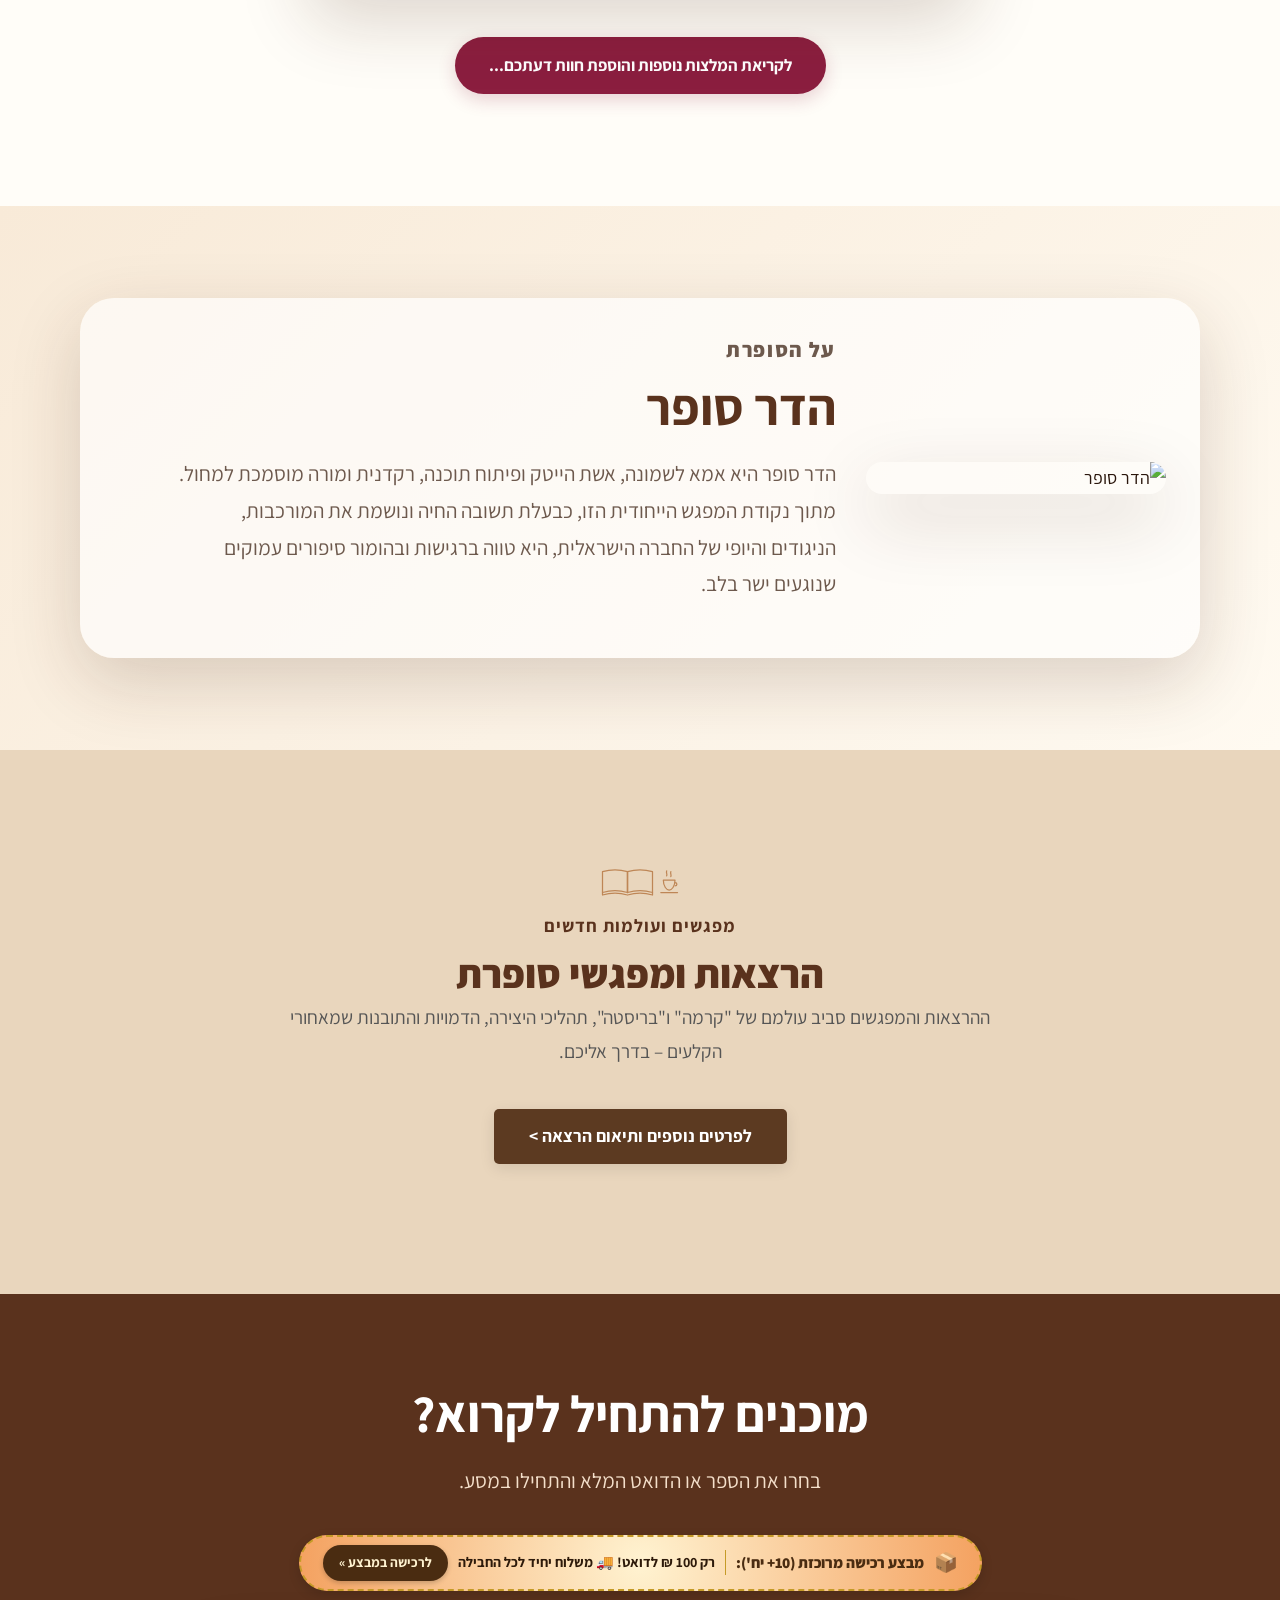
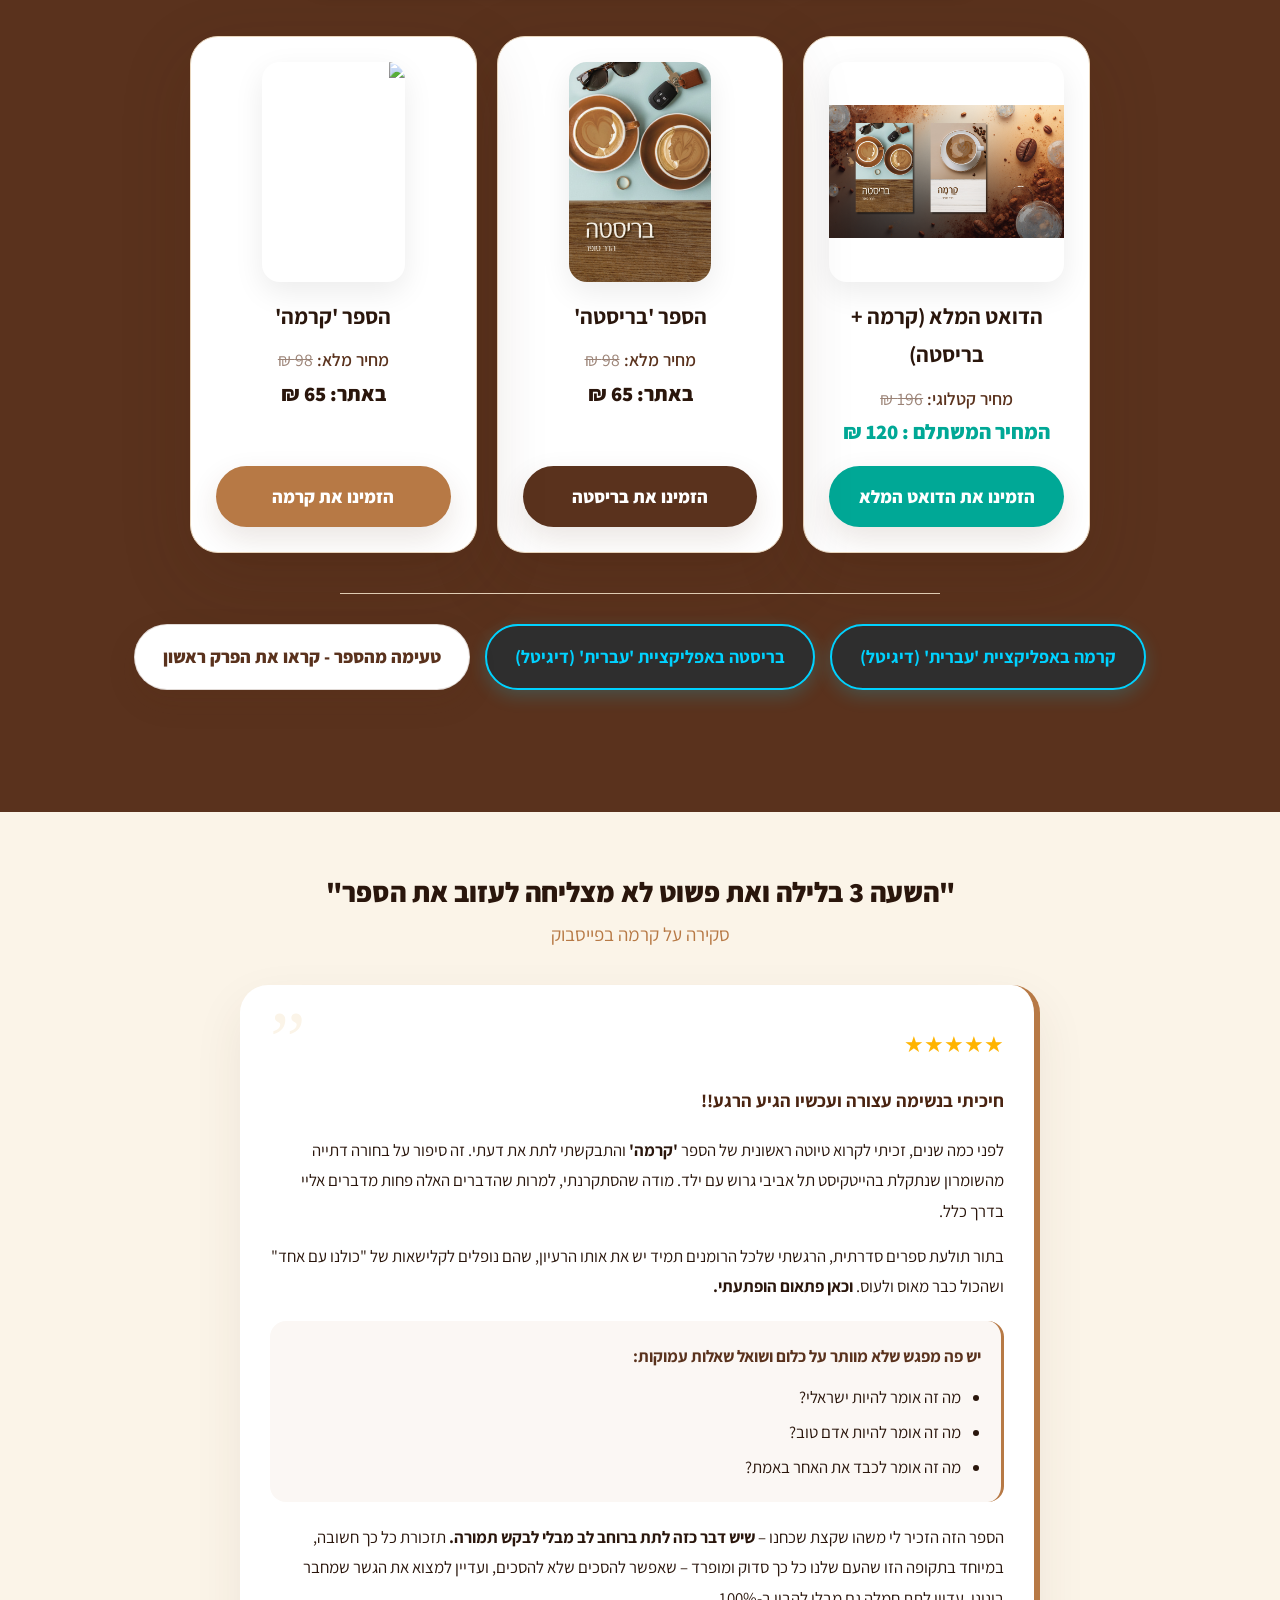
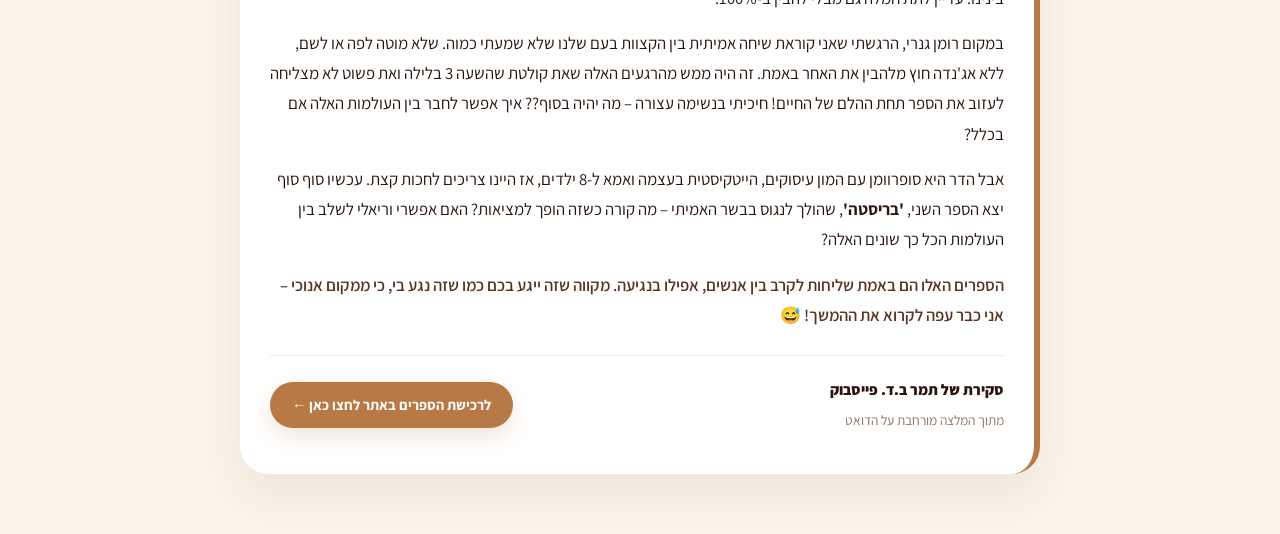
==== commit 7daf43d7: "Update index.html" ====
--- a/index.html
+++ b/index.html
@@ -474,7 +474,7 @@
   </span>
   
   <span style="font-size: 0.88rem; font-weight: 700; color: #2d1a0a; border-right: 1px solid #c59b27; padding-right: 10px;">
-    רק <strong>55 ₪</strong> לספר | <strong>100 ₪</strong> לדואט! 🚚 משלוח יחיד לכל החבילה
+    רק <strong>100 ₪</strong> לדואט! 🚚 משלוח יחיד לכל החבילה
   </span>
 
   <!-- כפתור הקישור שנוסף -->
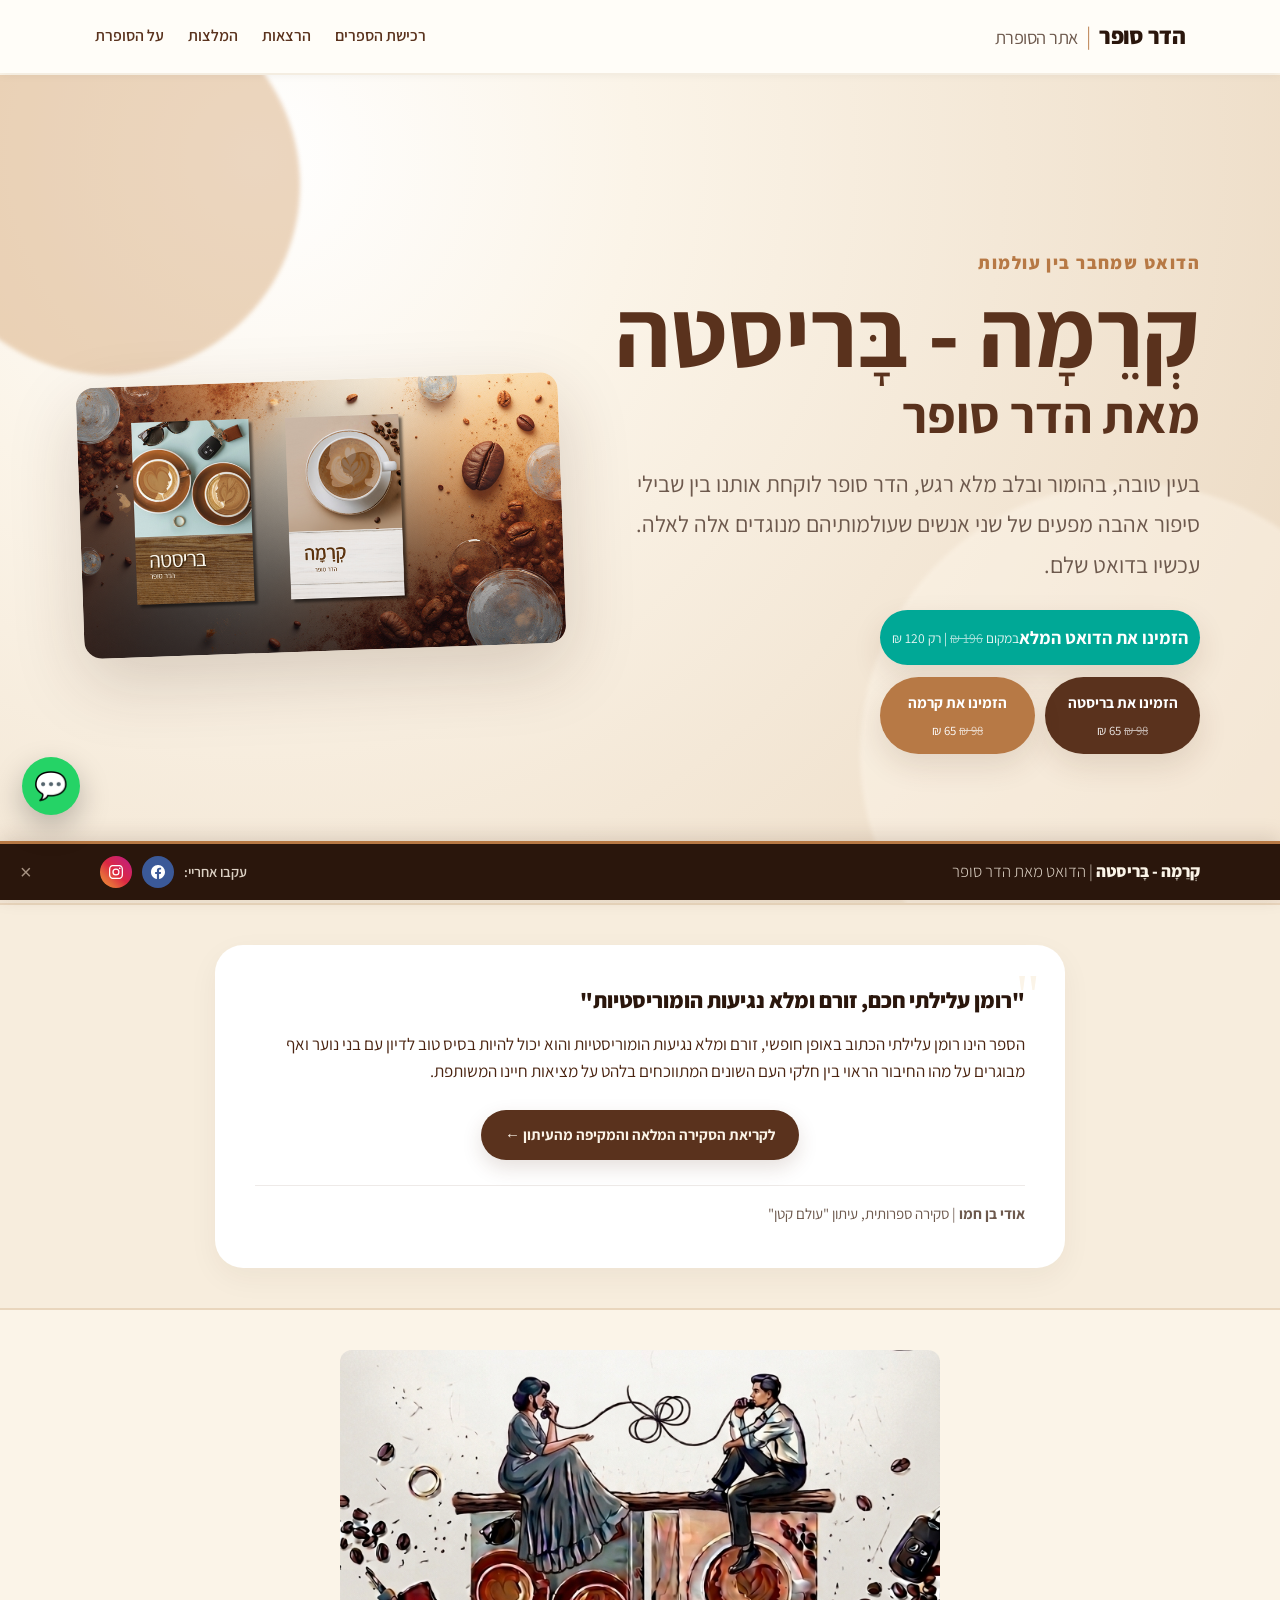
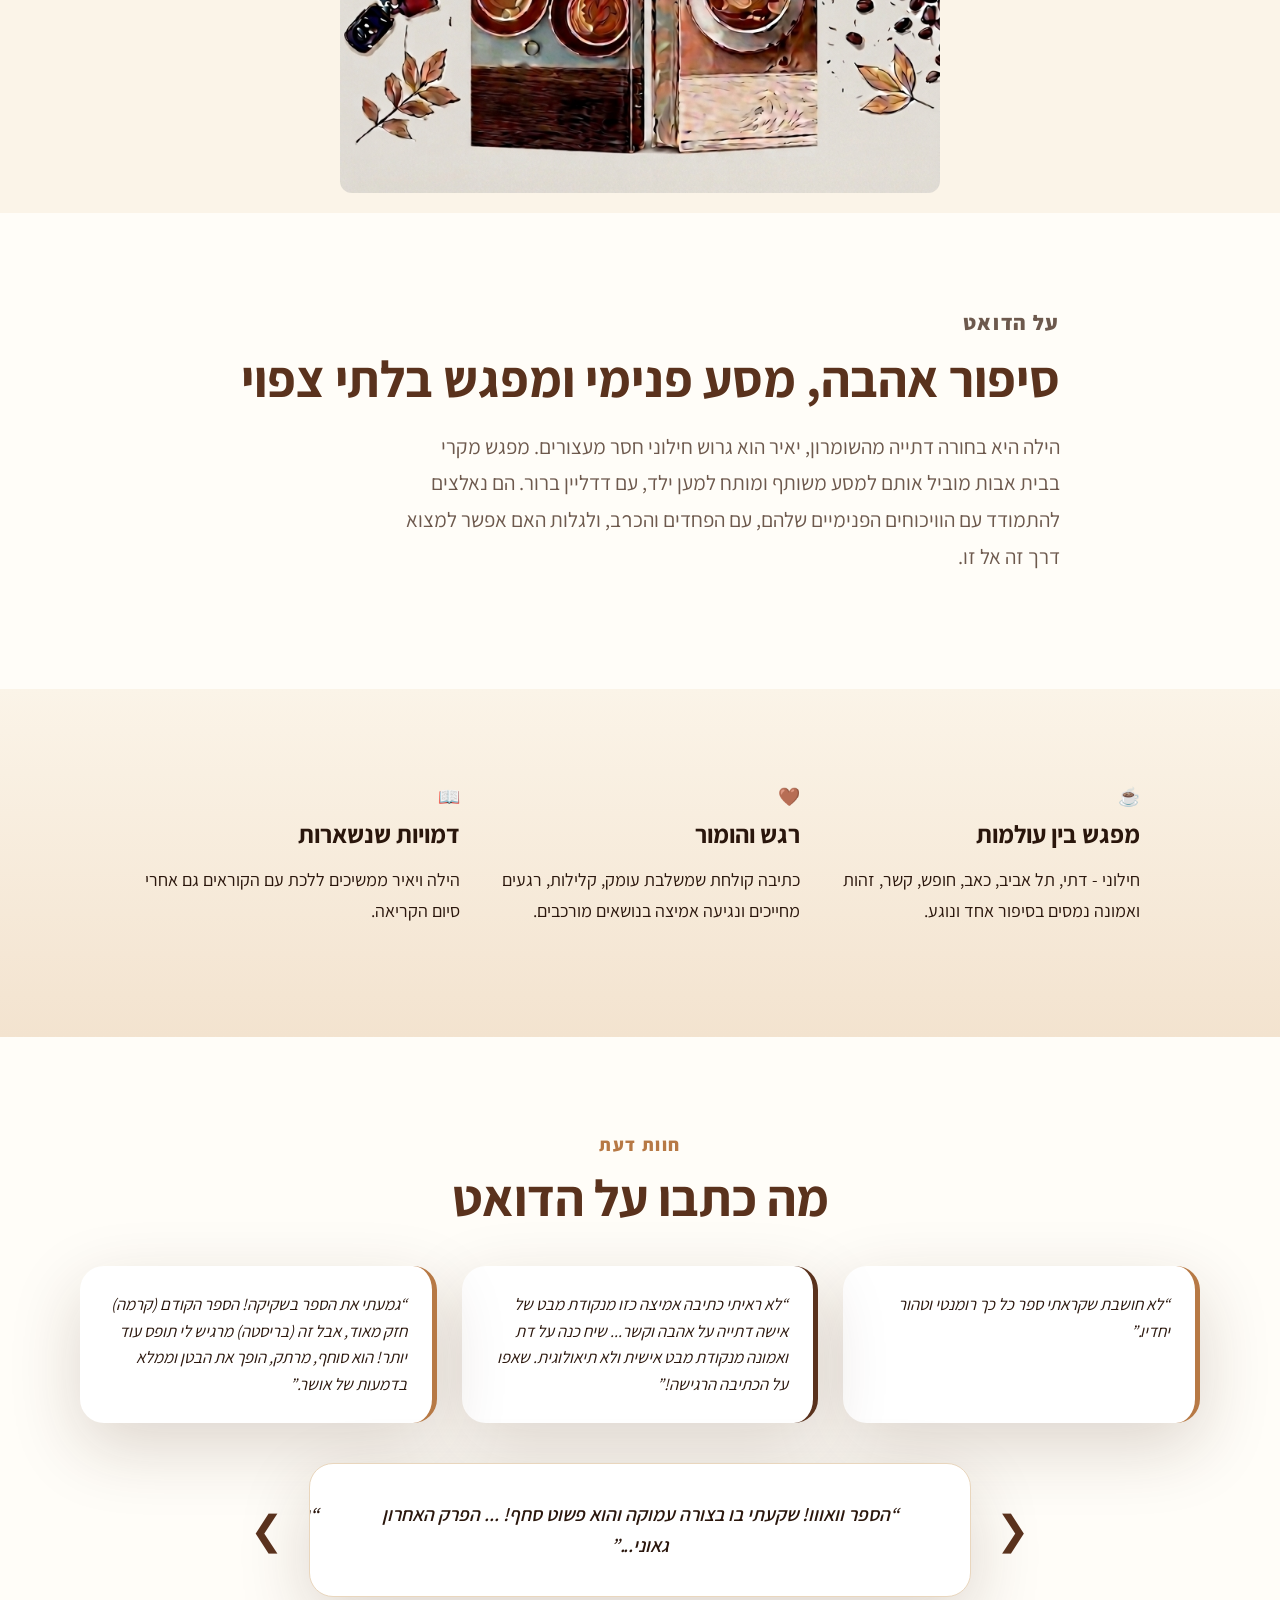
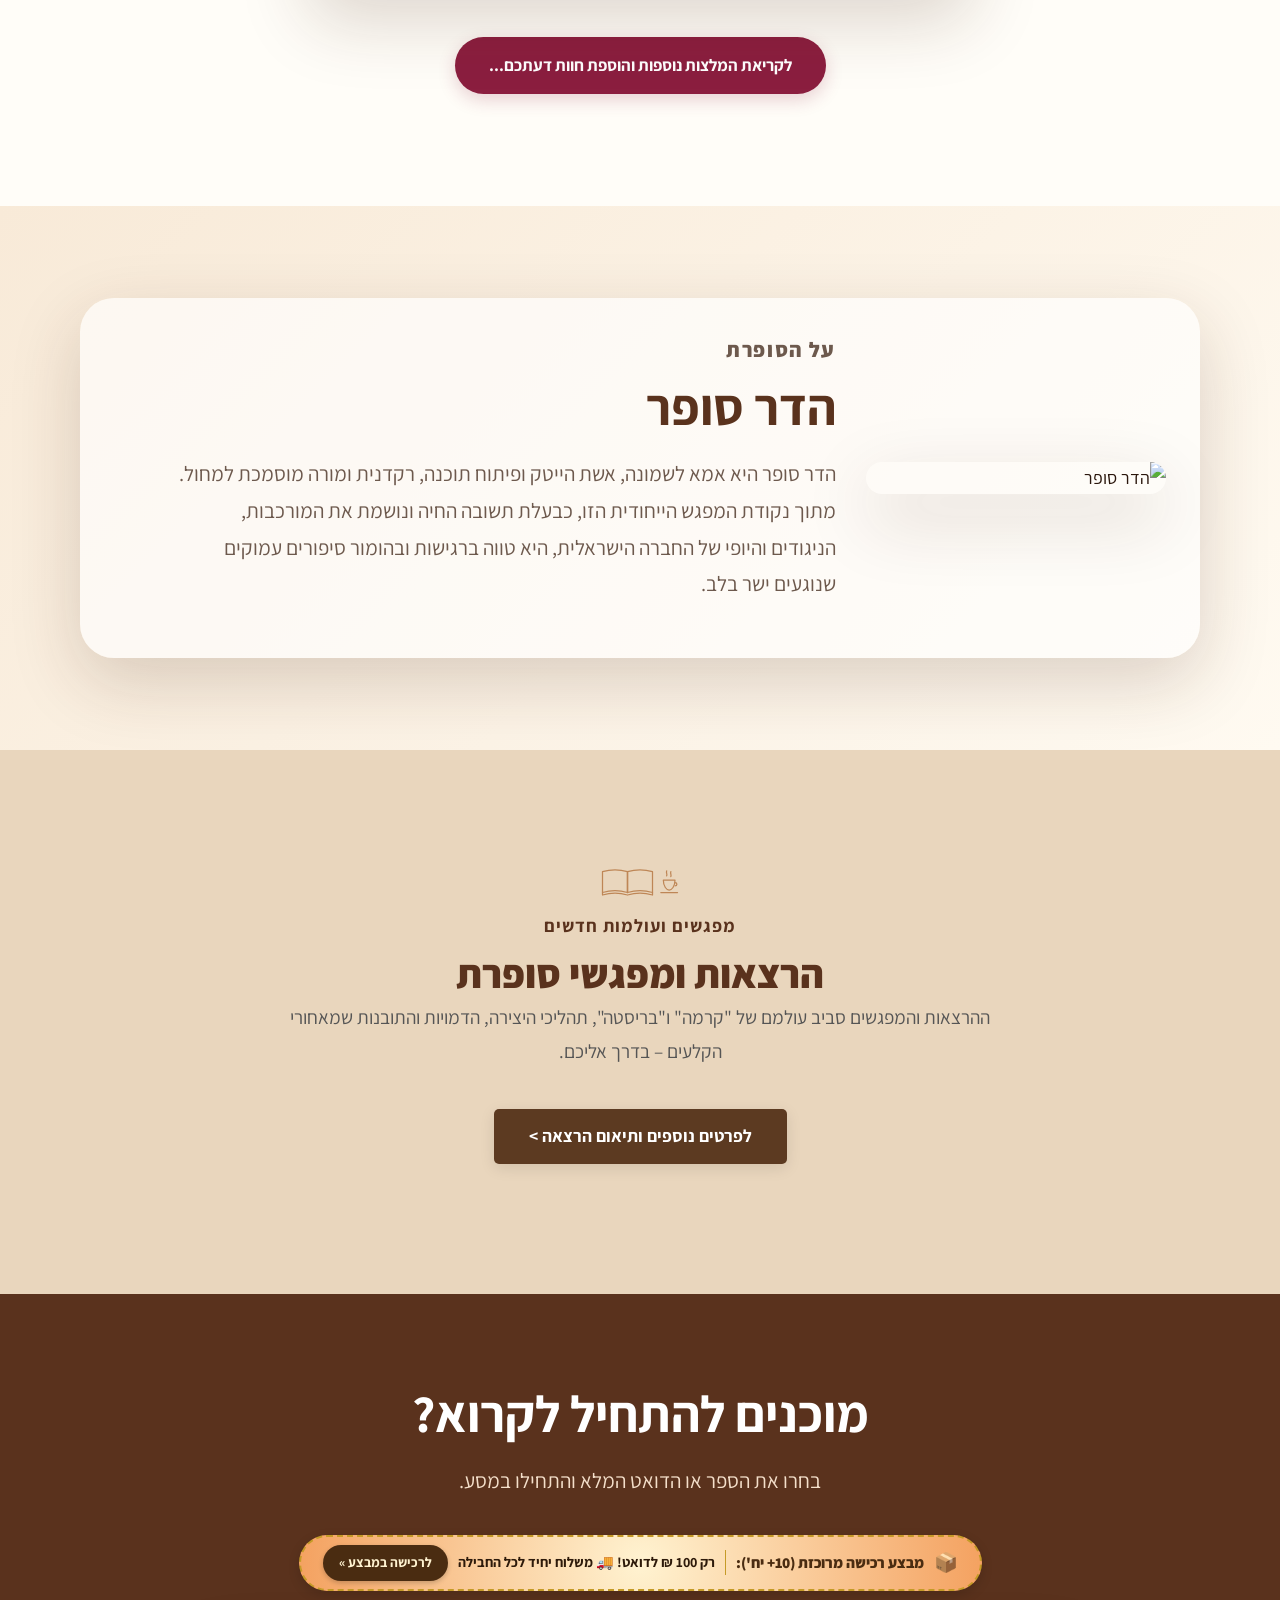
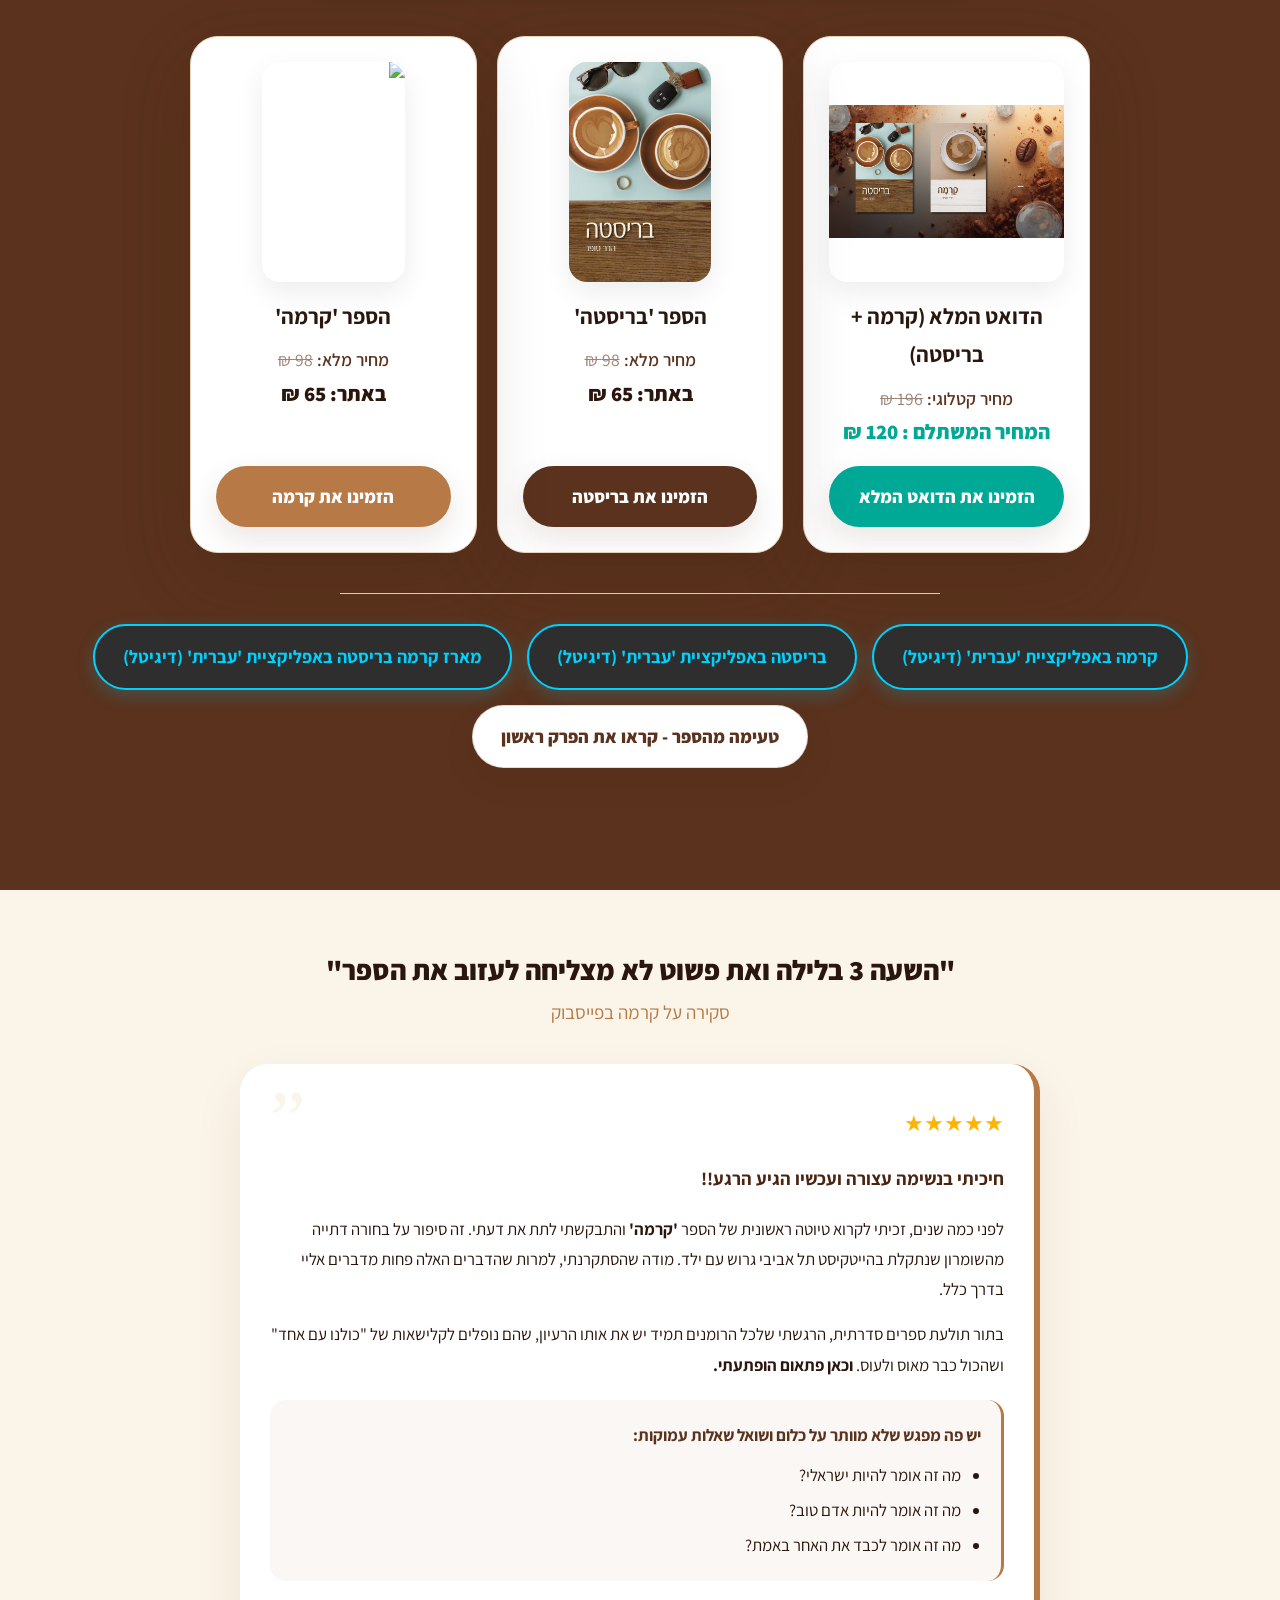
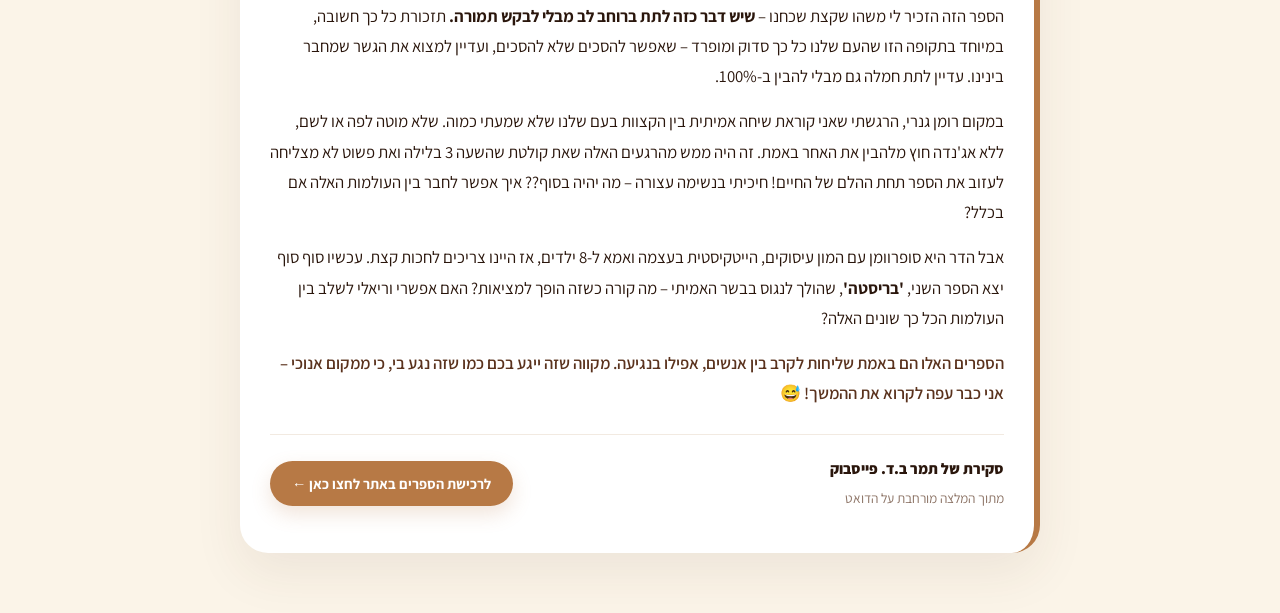
==== commit 1cc059ea: "Update index.html" ====
--- a/index.html
+++ b/index.html
@@ -544,7 +544,9 @@
   <a class="btn" style="background: #2e2e2e; color: #00d2ff; border: 2px solid #00d2ff; box-shadow: 0 6px 18px rgba(0,210,255,0.2); font-weight: 700;" href="https://e-vrit.co.il/product/40358/%D7%91%D7%A8%D7%99%D7%A1%D7%98%D7%94?srsltid=AfmBOorSkVc-JhY6GsTiAP-EegQ2dFRskWp7nY-eDsKtQ0DUv8m6zKF1" target="_blank" rel="noopener">
     בריסטה באפליקציית 'עברית' (דיגיטל)
   </a>
-
+ <a class="btn" style="background: #2e2e2e; color: #00d2ff; border: 2px solid #00d2ff; box-shadow: 0 6px 18px rgba(0,210,255,0.2); font-weight: 700;" href="https://e-vrit.co.il/product/41432/%D7%9E%D7%90%D7%A8%D7%96-%D7%A7%D7%A8%D7%9E%D7%94-%D7%91%D7%A8%D7%99%D7%A1%D7%98%D7%94" target="_blank" rel="noopener">
+    מארז קרמה בריסטה באפליקציית 'עברית' (דיגיטל)
+  </a>
   <a class="btn secondary" href="https://drive.google.com/file/d/12tlxNzzeP2KEYTHewlmIl41gtA93Ynm_/view?usp=sharing" target="_blank" rel="noopener">
     טעימה מהספר - קראו את הפרק ראשון
   </a>
